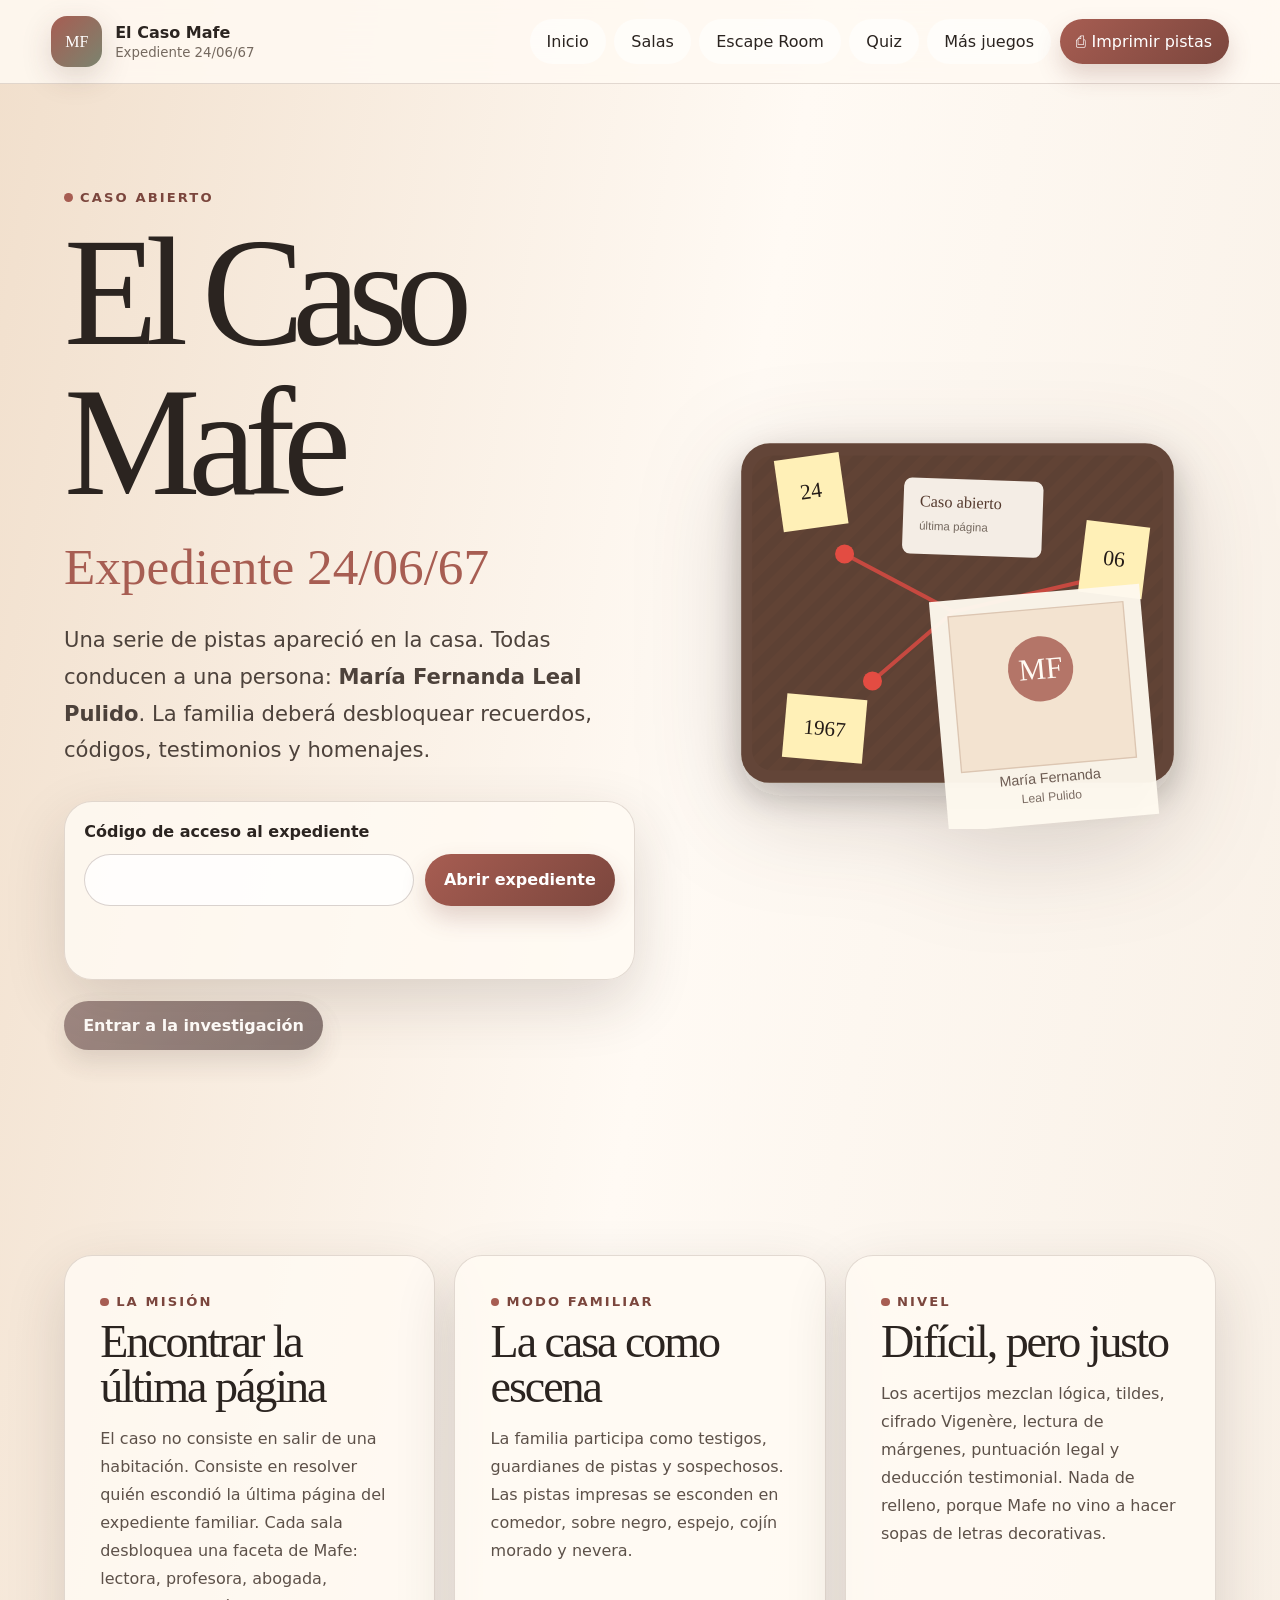
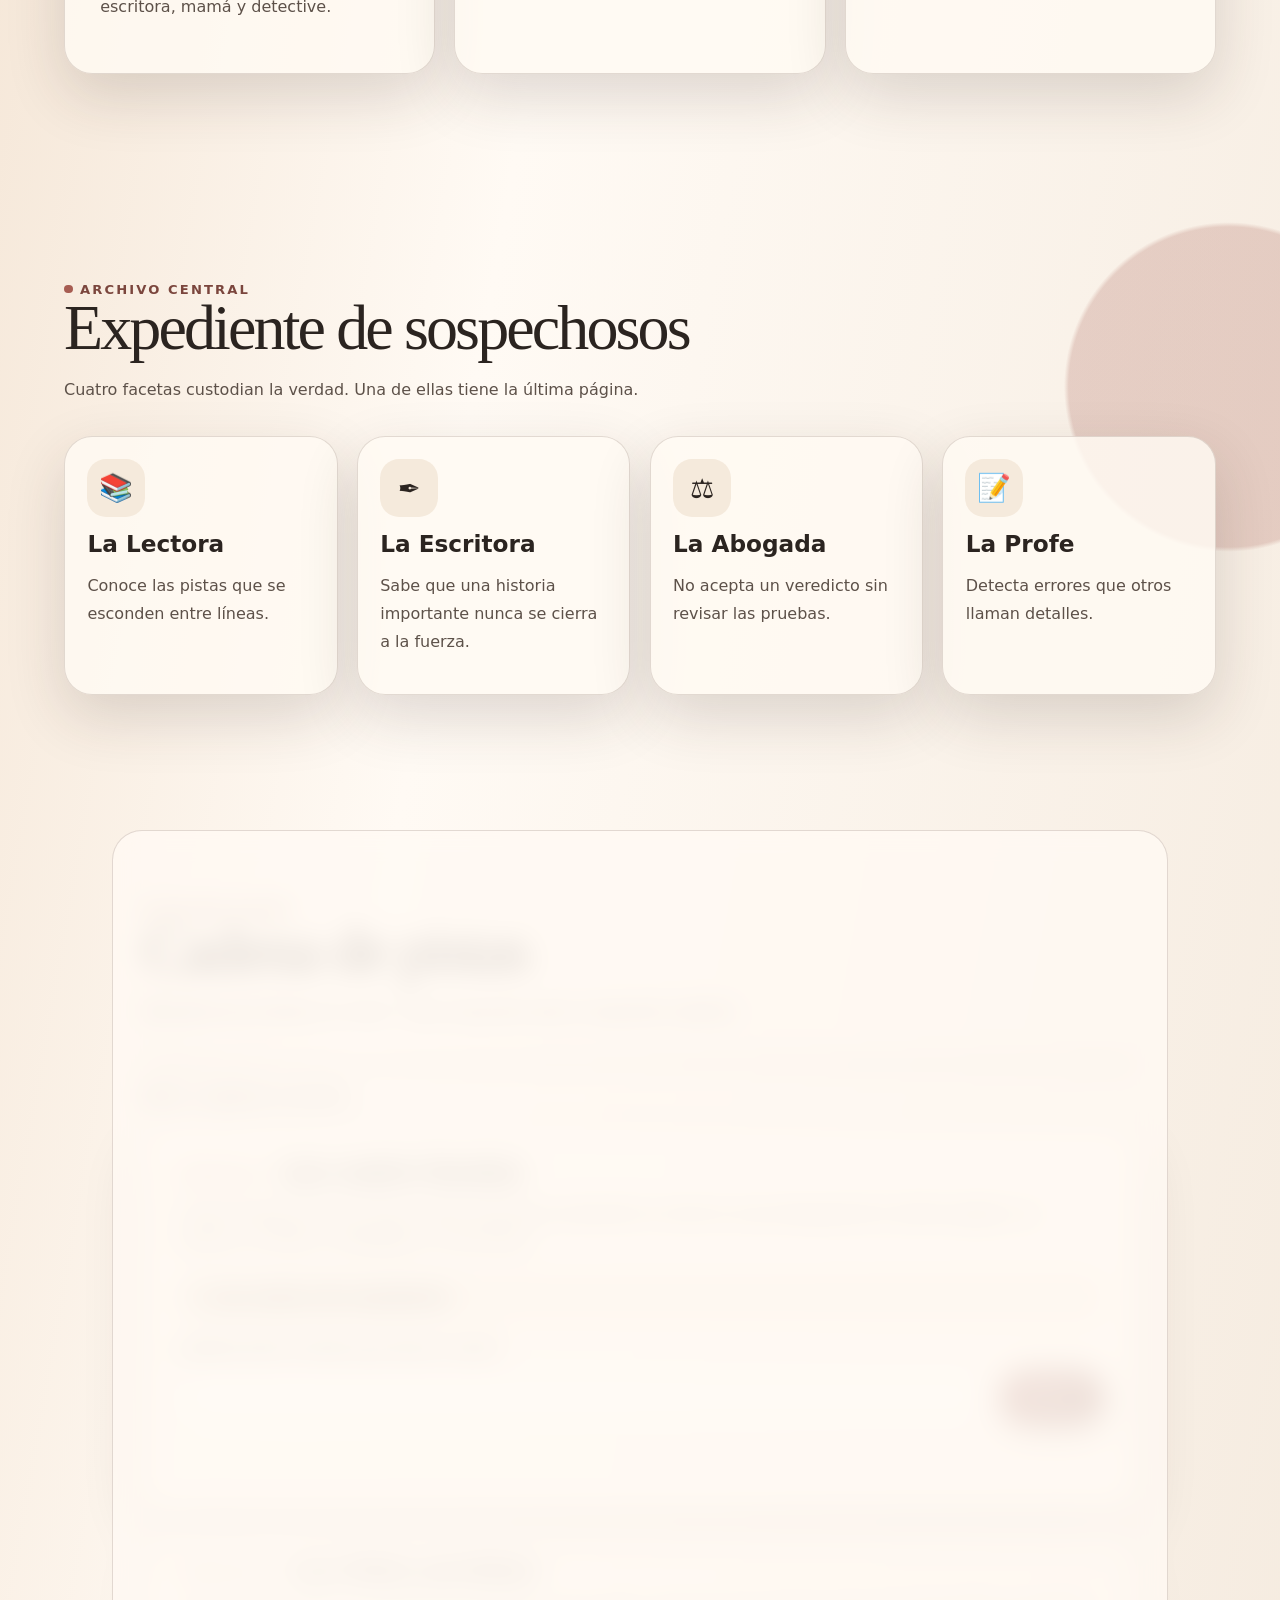
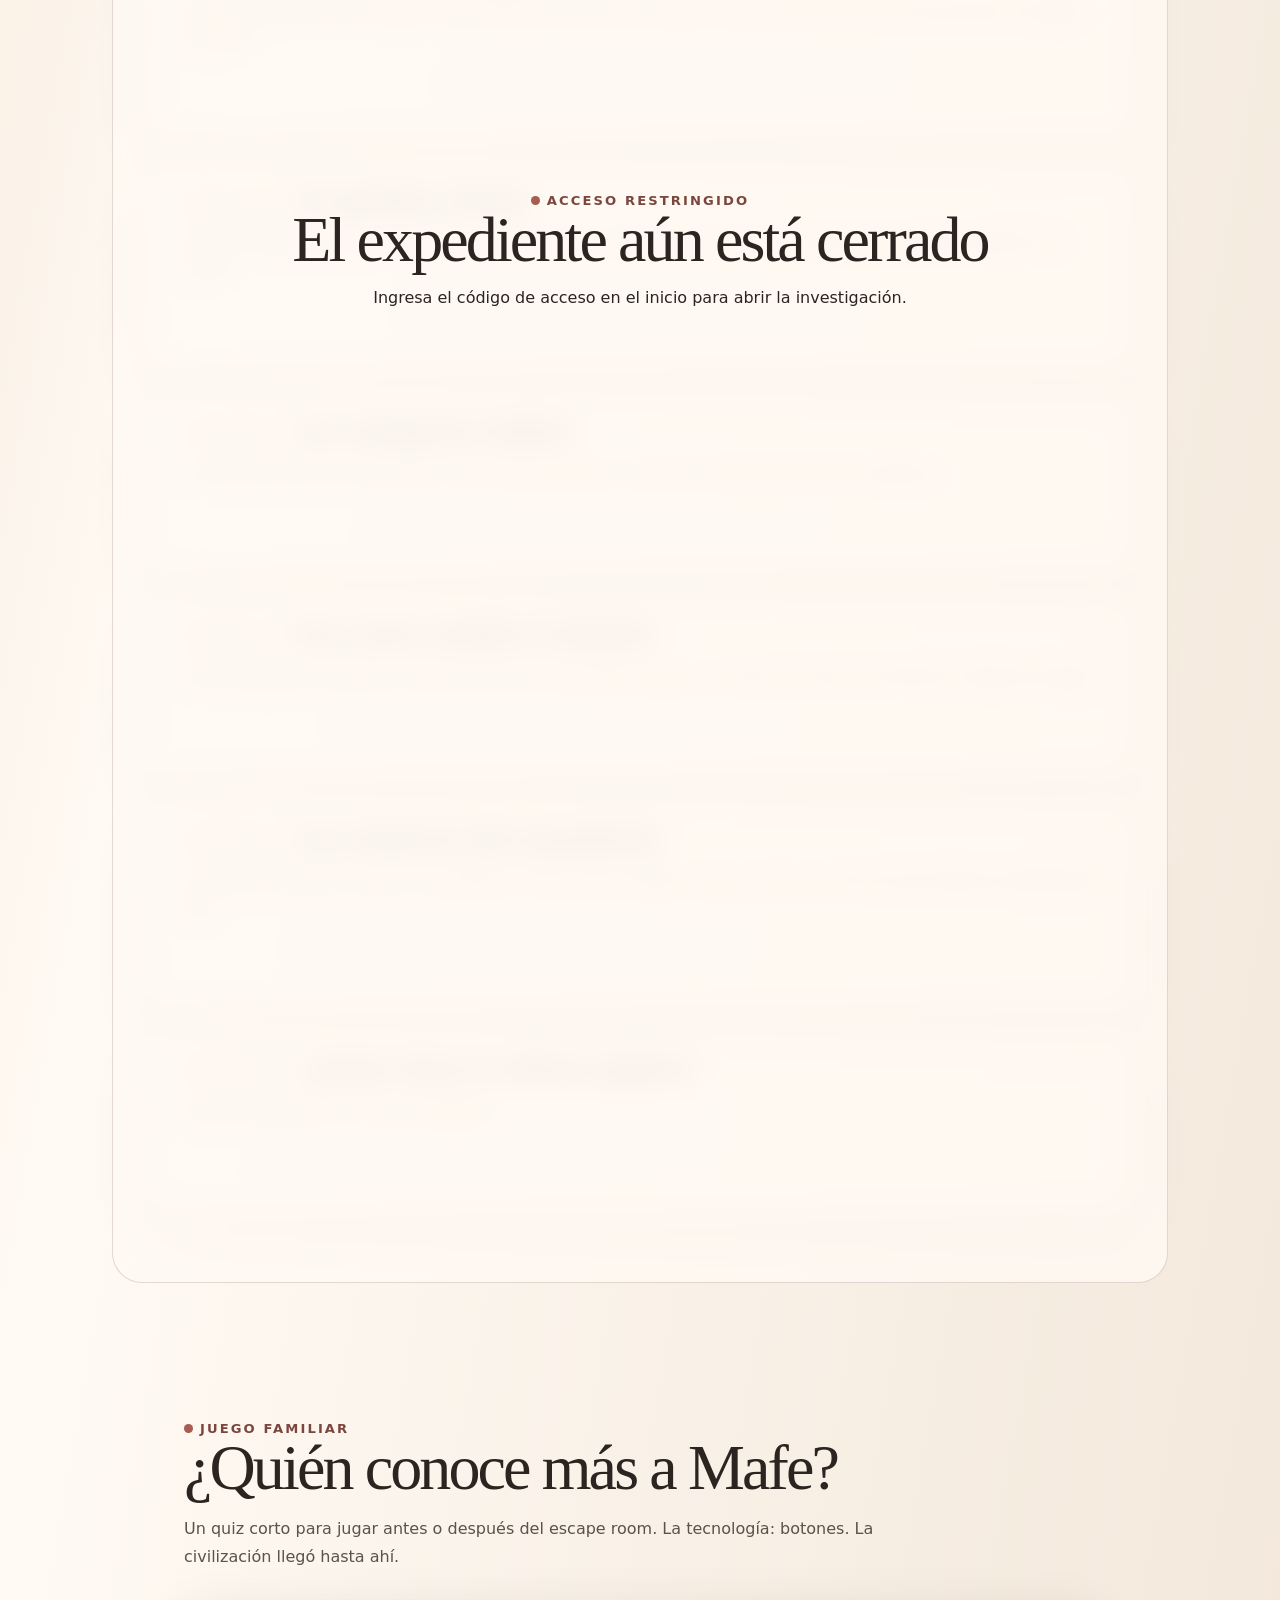
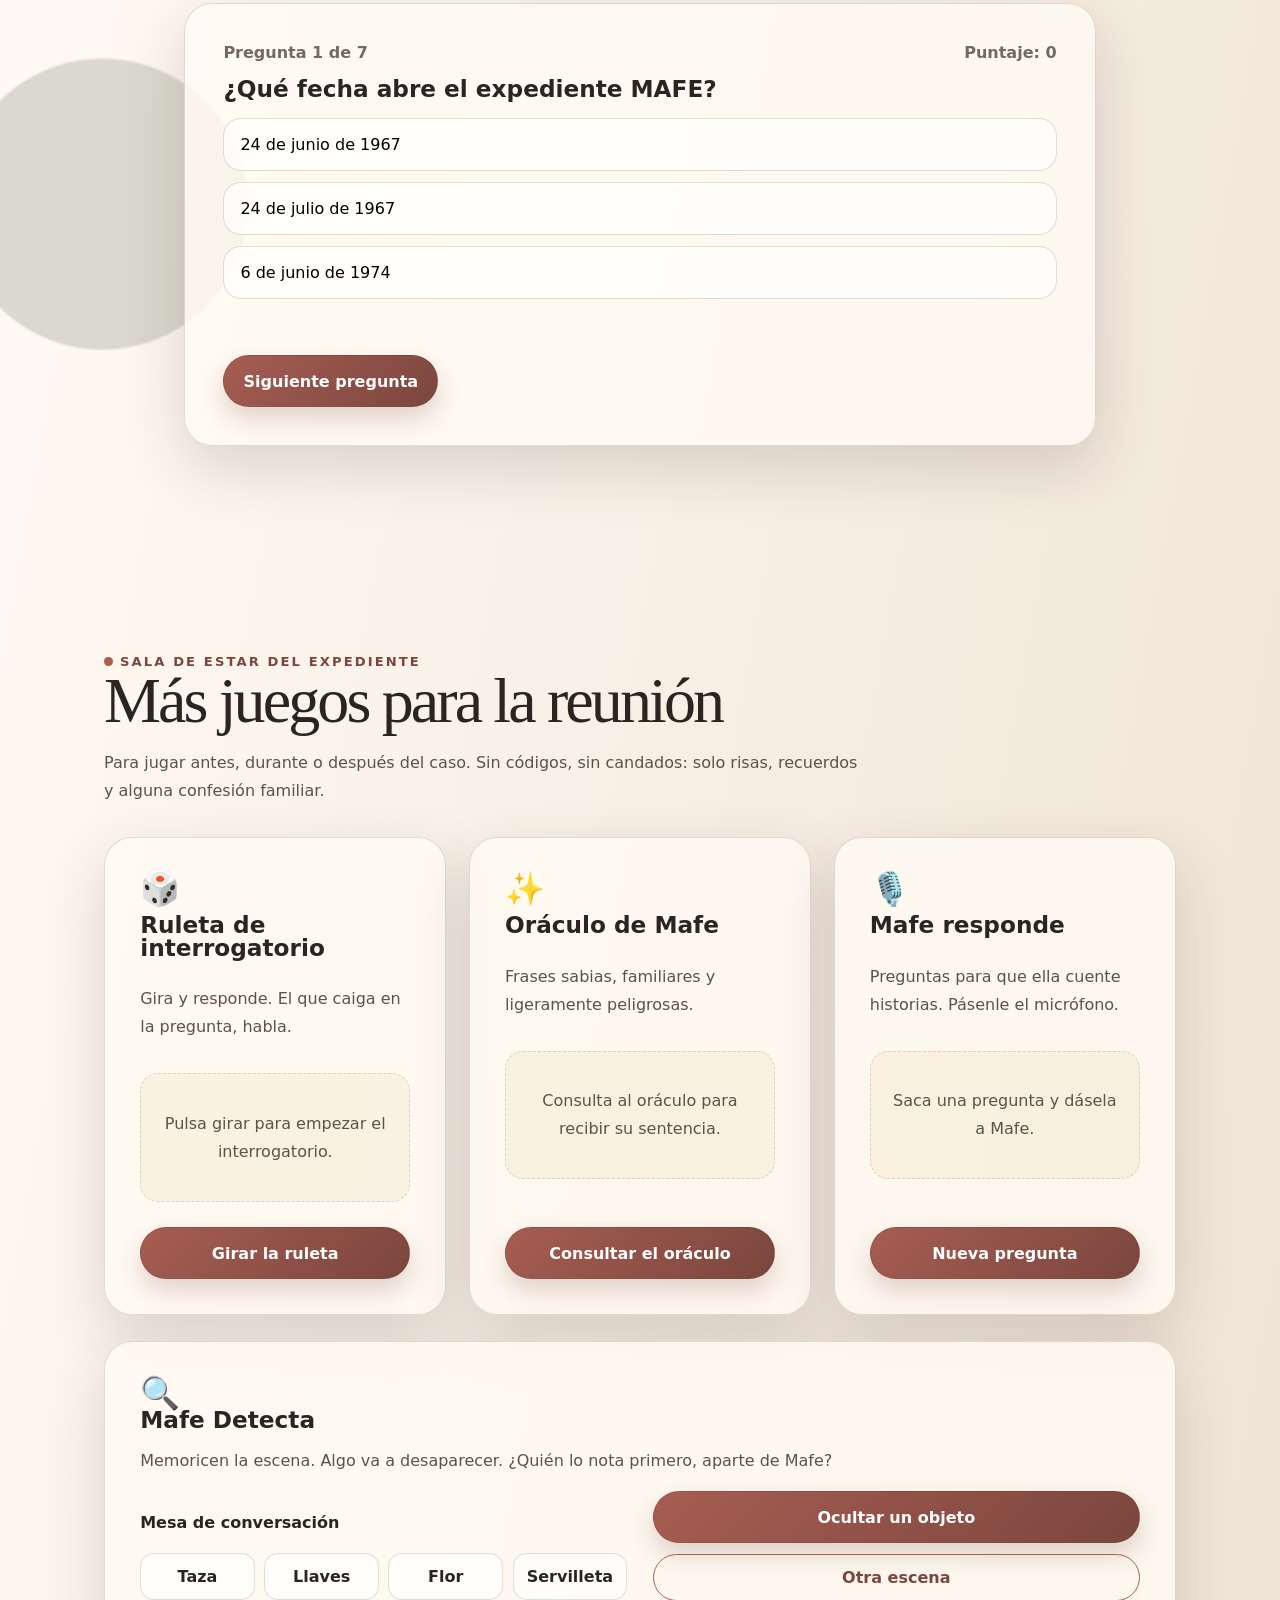
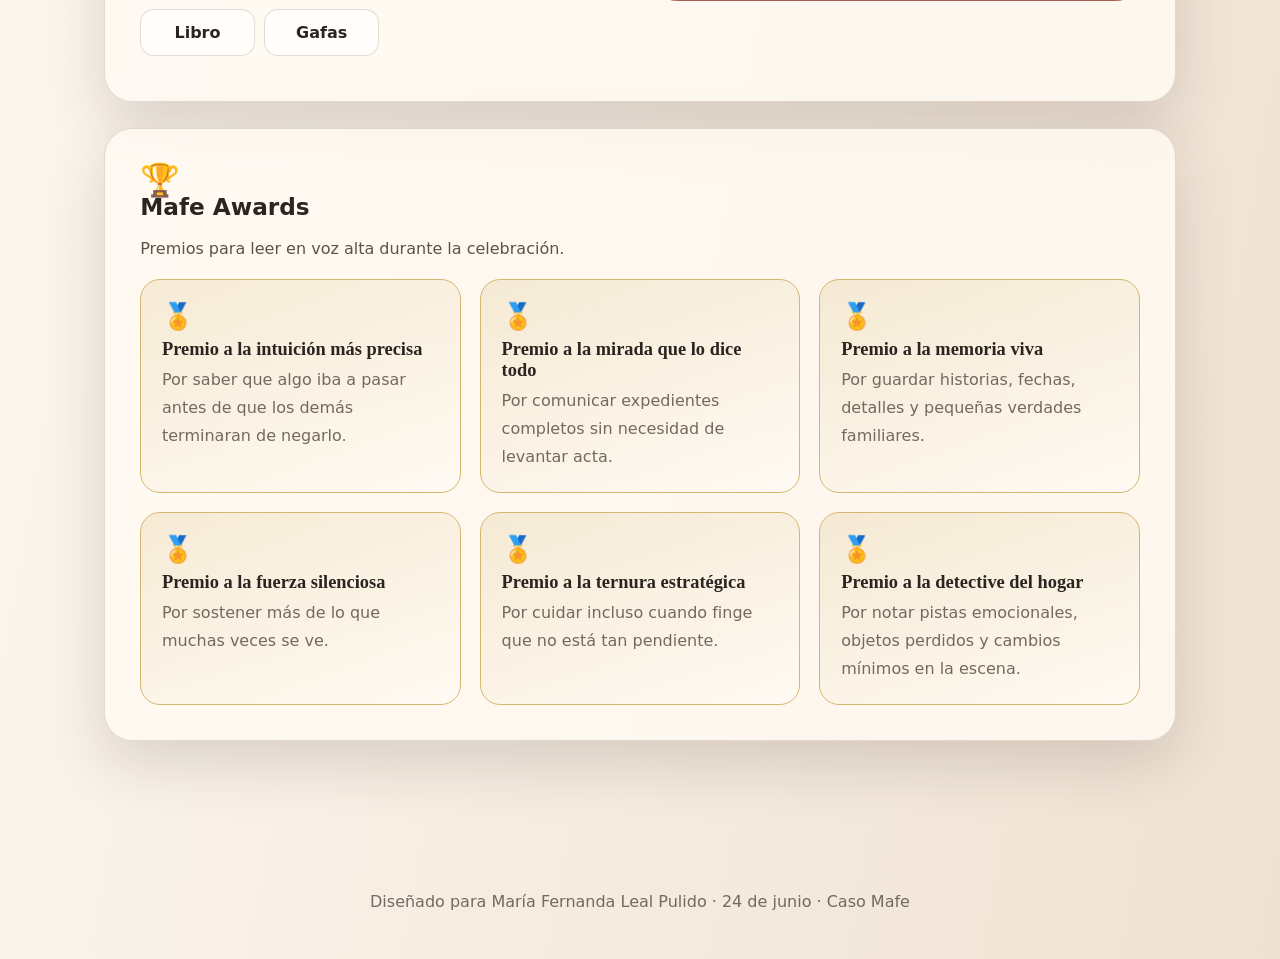
==== index.html @ ec4331fd "@ Caso Mafe: escape room + minijuegos familiares - Integra minijuegos (ruleta, oraculo, Mafe respond" ====
<!doctype html>
<html lang="es">
<head>
  <meta charset="utf-8">
  <meta name="viewport" content="width=device-width, initial-scale=1">
  <title>El Caso Mafe · Expediente 24/06/67</title>
  <link rel="icon" href="assets/favicon.svg" type="image/svg+xml">
  <link rel="stylesheet" href="css/styles.css">
</head>
<body>
  <header class="topbar" id="top">
    <a class="brand" href="#inicio" aria-label="Ir al inicio">
      <span class="brand-mark">MF</span>
      <span>
        <strong>El Caso Mafe</strong>
        <small>Expediente 24/06/67</small>
      </span>
    </a>
    <nav class="main-nav" aria-label="Navegación principal">
      <a href="#inicio">Inicio</a>
      <a href="#salas">Salas</a>
      <a href="#escape-room">Escape Room</a>
      <a href="#quiz">Quiz</a>
      <a href="#minijuegos">Más juegos</a>
      <a href="#final" data-final-link hidden>Final</a>
      <button class="print-button" type="button" data-print>Imprimir pistas</button>
    </nav>
  </header>

  <main>
    <section class="hero section" id="inicio">
      <div class="hero-copy reveal">
        <span class="eyebrow">Caso abierto</span>
        <h1>El Caso<br>Mafe</h1>
        <p class="date-line">Expediente 24/06/67</p>
        <p class="lead">Una serie de pistas apareció en la casa. Todas conducen a una persona: <strong>María Fernanda Leal Pulido</strong>. La familia deberá desbloquear recuerdos, códigos, testimonios y homenajes.</p>

        <div class="access-card" data-access-card>
          <label for="access-code"><strong>Código de acceso al expediente</strong></label>
          <div class="input-row">
            <input id="access-code" inputmode="numeric" autocomplete="off" maxlength="6" aria-describedby="access-feedback">
            <button type="button" data-check-access>Abrir expediente</button>
          </div>
          <p class="feedback" id="access-feedback" aria-live="polite"></p>
        </div>

        <div class="hero-actions">
          <a class="primary-link locked-link" href="#escape-room" data-requires-access>Entrar a la investigación</a>
        </div>
      </div>

      <div class="hero-visual reveal delay-1" aria-hidden="true">
        <img src="assets/case-board.svg" alt="">
      </div>
    </section>

    <section class="section intro-grid" id="salas">
      <article class="panel reveal">
        <span class="eyebrow">La misión</span>
        <h2>Encontrar la última página</h2>
        <p>El caso no consiste en salir de una habitación. Consiste en resolver quién escondió la última página del expediente familiar. Cada sala desbloquea una faceta de Mafe: lectora, profesora, abogada, escritora, mamá y detective.</p>
      </article>
      <article class="panel reveal delay-1">
        <span class="eyebrow">Modo familiar</span>
        <h2>La casa como escena</h2>
        <p>La familia participa como testigos, guardianes de pistas y sospechosos. Las pistas impresas se esconden en comedor, sobre negro, espejo, cojín morado y nevera.</p>
      </article>
      <article class="panel reveal delay-2">
        <span class="eyebrow">Nivel</span>
        <h2>Difícil, pero justo</h2>
        <p>Los acertijos mezclan lógica, tildes, cifrado Vigenère, lectura de márgenes, puntuación legal y deducción testimonial. Nada de relleno, porque Mafe no vino a hacer sopas de letras decorativas.</p>
      </article>
    </section>

    <section class="section dossier" aria-labelledby="dossier-title">
      <div class="section-head reveal">
        <span class="eyebrow">Archivo central</span>
        <h2 id="dossier-title">Expediente de sospechosos</h2>
        <p>Cuatro facetas custodian la verdad. Una de ellas tiene la última página.</p>
      </div>
      <div class="suspect-grid">
        <article class="suspect reveal">
          <span class="suspect-icon">📚</span>
          <h3>La Lectora</h3>
          <p>Conoce las pistas que se esconden entre líneas.</p>
        </article>
        <article class="suspect reveal delay-1">
          <span class="suspect-icon">✒️</span>
          <h3>La Escritora</h3>
          <p>Sabe que una historia importante nunca se cierra a la fuerza.</p>
        </article>
        <article class="suspect reveal delay-2">
          <span class="suspect-icon">⚖️</span>
          <h3>La Abogada</h3>
          <p>No acepta un veredicto sin revisar las pruebas.</p>
        </article>
        <article class="suspect reveal delay-3">
          <span class="suspect-icon">📝</span>
          <h3>La Profe</h3>
          <p>Detecta errores que otros llaman detalles.</p>
        </article>
      </div>
    </section>

    <section class="section game-shell locked" id="escape-room" data-locked-section>
      <div class="locked-overlay" data-locked-overlay>
        <div>
          <span class="eyebrow">Acceso restringido</span>
          <h2>El expediente aún está cerrado</h2>
          <p>Ingresa el código de acceso en el inicio para abrir la investigación.</p>
        </div>
      </div>

      <div class="section-head reveal">
        <span class="eyebrow">Escape room</span>
        <h2>Cadena de pistas</h2>
        <p>Resuelve las pruebas en orden. Cada respuesta abre el siguiente capítulo.</p>
      </div>

      <div class="progress-wrap" aria-label="Progreso de la investigación">
        <div class="progress-track"><span data-progress-bar></span></div>
        <p><strong data-progress-count>0</strong> de 7 capítulos resueltos</p>
      </div>

      <div class="puzzle-list" data-puzzle-list>
        <article class="puzzle-card open" data-puzzle="1">
          <div class="puzzle-header">
            <span>Capítulo I</span>
            <h3>Las cuatro facetas</h3>
          </div>
          <p>Cuatro facetas de una misma mujer estuvieron presentes la noche en que desapareció la última página: La Lectora, La Profe, La Abogada y La Escritora.</p>
          <details>
            <summary>Leer pistas del expediente</summary>
            <ol>
              <li>La Lectora tenía el número 24 y no salió de la biblioteca.</li>
              <li>La Escritora llevaba el libro, pero no estuvo ni en la biblioteca ni en el comedor.</li>
              <li>La Abogada tenía la llave y el número que representa los capítulos cumplidos por Mafe.</li>
              <li>El sello no lo tenía ni la Escritora ni la Abogada.</li>
              <li>Quien estuvo en el comedor tenía el número 67.</li>
              <li>La Profe no tenía ni la pluma ni el libro.</li>
            </ol>
          </details>
          <label>¿Dónde está la faceta que tiene el sello?</label>
          <div class="input-row"><input data-answer-input autocomplete="off"><button type="button" data-submit-answer>Validar</button></div>
          <p class="feedback" aria-live="polite"></p>
        </article>

        <article class="puzzle-card" data-puzzle="2">
          <div class="puzzle-header">
            <span>Capítulo II</span>
            <h3>Las tildes perdidas</h3>
          </div>
          <p>Corrige únicamente las palabras que deberían llevar tilde. Luego toma la primera letra de cada palabra corregida, en orden.</p>
          <blockquote>El buho era el ultimo guardián del caso. Dijo que si: el corazon de una familia se parece al de un angel, entonces el sabado no es una jornada cualquiera. En la orbita de los recuerdos, una brujula señala rapido hacia la Etica: todo numero, toda epoca, toda gramatica, toda razon y todo oceano terminan volviendo a casa.</blockquote>
          <label>Mensaje oculto</label>
          <div class="input-row"><input data-answer-input autocomplete="off"><button type="button" data-submit-answer>Validar</button></div>
          <p class="feedback" aria-live="polite"></p>
        </article>

        <article class="puzzle-card" data-puzzle="3">
          <div class="puzzle-header">
            <span>Capítulo III</span>
            <h3>El apellido cifrado</h3>
          </div>
          <p>César no basta. Este mensaje necesita una clave más íntima. La clave es un apellido que también significa una virtud.</p>
          <div class="cipher-box">XMRLOITCLWDPWISAPNO</div>
          <details>
            <summary>Ayuda técnica</summary>
            <p>Usa cifrado Vigenère. Repite la clave hasta completar el texto y descifra restando la clave.</p>
          </details>
          <label>Mensaje descifrado</label>
          <div class="input-row"><input data-answer-input autocomplete="off"><button type="button" data-submit-answer>Validar</button></div>
          <p class="feedback" aria-live="polite"></p>
        </article>

        <article class="puzzle-card" data-puzzle="4">
          <div class="puzzle-header">
            <span>Capítulo IV</span>
            <h3>Los márgenes hablan</h3>
          </div>
          <p>Una buena lectora no solo mira el centro de la página. A veces, la verdad está en los márgenes.</p>
          <div class="poem-card">
            <p><strong>C</strong>uando la verdad se esconde, las palabras dejan migas.</p>
            <p><strong>O</strong>tra mirada descubre lo que la prisa no ve.</p>
            <p><strong>J</strong>amás subestimes una letra al comienzo.</p>
            <p><strong>I</strong>ncluso el silencio puede estar escribiendo.</p>
            <p><strong>N</strong>inguna historia familiar se entiende de frente solamente.</p>
            <p><strong>M</strong>afe sabe que leer también es sospechar.</p>
            <p><strong>O</strong>rdenar pistas es una forma de amar la verdad.</p>
            <p><strong>R</strong>ecordar también puede ser una investigación.</p>
            <p><strong>A</strong>mar exige memoria.</p>
            <p><strong>D</strong>efender lo justo exige paciencia.</p>
            <p><strong>O</strong>bservar bien es el primer acto de justicia.</p>
          </div>
          <label>Lugar revelado</label>
          <div class="input-row"><input data-answer-input autocomplete="off"><button type="button" data-submit-answer>Validar</button></div>
          <p class="feedback" aria-live="polite"></p>
        </article>

        <article class="puzzle-card" data-puzzle="5">
          <div class="puzzle-header">
            <span>Capítulo V</span>
            <h3>Una coma cambia el destino</h3>
          </div>
          <p>Como abogada y profesora, sabes que una coma puede cambiar un destino. Puntúa la sentencia y deduce el lugar.</p>
          <blockquote>No busques en la sala busca donde la casa guarda el frio no la memoria</blockquote>
          <label>¿Dónde se conserva una verdad fría?</label>
          <div class="input-row"><input data-answer-input autocomplete="off"><button type="button" data-submit-answer>Validar</button></div>
          <p class="feedback" aria-live="polite"></p>
        </article>

        <article class="puzzle-card" data-puzzle="6">
          <div class="puzzle-header">
            <span>Capítulo VI</span>
            <h3>Los números del expediente</h3>
          </div>
          <p>La última cerradura se abre con biografía. Toma el día completo, ignora el mes y toma los dos últimos números del año.</p>
          <label>Código de cuatro cifras</label>
          <div class="input-row"><input data-answer-input inputmode="numeric" maxlength="4" autocomplete="off"><button type="button" data-submit-answer>Validar</button></div>
          <p class="feedback" aria-live="polite"></p>
        </article>

        <article class="puzzle-card" data-puzzle="7">
          <div class="puzzle-header">
            <span>Capítulo VII</span>
            <h3>¿Quién tiene la última página?</h3>
          </div>
          <p>Lee los testimonios y dicta el veredicto.</p>
          <div class="testimonies">
            <p><strong>La Lectora:</strong> Yo no tomé la página. Solo seguí las palabras hasta donde me llevaron.</p>
            <p><strong>La Profe:</strong> La página tenía errores, pero no eran de ortografía. Eran de memoria.</p>
            <p><strong>La Abogada:</strong> Nadie puede ser declarado culpable sin escuchar primero a la autora.</p>
            <p><strong>La Escritora:</strong> No se puede robar algo que todavía no ha sido escrito.</p>
          </div>
          <label>Nombre de quien debe escribir la última página</label>
          <div class="input-row"><input data-answer-input autocomplete="off"><button type="button" data-submit-answer>Validar</button></div>
          <p class="feedback" aria-live="polite"></p>
        </article>
      </div>
    </section>

    <section class="section quiz" id="quiz">
      <div class="section-head reveal">
        <span class="eyebrow">Juego familiar</span>
        <h2>¿Quién conoce más a Mafe?</h2>
        <p>Un quiz corto para jugar antes o después del escape room. La tecnología: botones. La civilización llegó hasta ahí.</p>
      </div>
      <div class="quiz-card reveal" data-quiz>
        <div class="quiz-topline">
          <span data-quiz-step>Pregunta 1 de 7</span>
          <span>Puntaje: <strong data-quiz-score>0</strong></span>
        </div>
        <h3 data-quiz-question></h3>
        <div class="quiz-options" data-quiz-options></div>
        <p class="feedback" data-quiz-feedback aria-live="polite"></p>
        <button class="secondary-button" type="button" data-quiz-next>Siguiente pregunta</button>
      </div>
    </section>

    <section class="section minijuegos" id="minijuegos">
      <div class="section-head reveal">
        <span class="eyebrow">Sala de estar del expediente</span>
        <h2>Más juegos para la reunión</h2>
        <p>Para jugar antes, durante o después del caso. Sin códigos, sin candados: solo risas, recuerdos y alguna confesión familiar.</p>
      </div>

      <div class="mini-grid">
        <article class="panel mini-card reveal" data-mini="ruleta">
          <span class="mini-icon" aria-hidden="true">🎲</span>
          <h3>Ruleta de interrogatorio</h3>
          <p>Gira y responde. El que caiga en la pregunta, habla.</p>
          <div class="mini-stage" data-ruleta-card>
            <p>Pulsa girar para empezar el interrogatorio.</p>
          </div>
          <button class="secondary-button" type="button" data-ruleta-spin>Girar la ruleta</button>
        </article>

        <article class="panel mini-card reveal delay-1" data-mini="oraculo">
          <span class="mini-icon" aria-hidden="true">✨</span>
          <h3>Oráculo de Mafe</h3>
          <p>Frases sabias, familiares y ligeramente peligrosas.</p>
          <div class="mini-stage" data-oracle-card>
            <p>Consulta al oráculo para recibir su sentencia.</p>
          </div>
          <button class="secondary-button" type="button" data-oracle-btn>Consultar el oráculo</button>
        </article>

        <article class="panel mini-card reveal delay-2" data-mini="responde">
          <span class="mini-icon" aria-hidden="true">🎙️</span>
          <h3>Mafe responde</h3>
          <p>Preguntas para que ella cuente historias. Pásenle el micrófono.</p>
          <div class="mini-stage" data-mafe-card>
            <p>Saca una pregunta y dásela a Mafe.</p>
          </div>
          <button class="secondary-button" type="button" data-mafe-btn>Nueva pregunta</button>
        </article>
      </div>

      <article class="panel detecta-panel reveal" data-mini="detecta">
        <span class="mini-icon" aria-hidden="true">🔍</span>
        <h3>Mafe Detecta</h3>
        <p>Memoricen la escena. Algo va a desaparecer. ¿Quién lo nota primero, aparte de Mafe?</p>
        <div class="detecta-board">
          <div>
            <h4 data-detecta-title>Escena</h4>
            <ul data-detecta-list class="detecta-list"></ul>
          </div>
          <div class="detecta-controls">
            <button class="secondary-button" type="button" data-detecta-hide>Ocultar un objeto</button>
            <button class="ghost-button" type="button" data-detecta-new>Otra escena</button>
            <div data-detecta-question class="detecta-question" hidden>
              <p>¿Qué objeto desapareció?</p>
              <div class="detecta-options" data-detecta-options></div>
            </div>
            <p class="feedback" data-detecta-feedback aria-live="polite"></p>
          </div>
        </div>
      </article>

      <article class="panel awards-panel reveal" data-mini="awards">
        <span class="mini-icon" aria-hidden="true">🏆</span>
        <h3>Mafe Awards</h3>
        <p>Premios para leer en voz alta durante la celebración.</p>
        <div class="awards-grid" data-awards-grid></div>
      </article>
    </section>

    <section class="section final-section" id="final" data-final-section hidden>
      <div class="final-card reveal">
        <span class="eyebrow">Caso cerrado</span>
        <h2>La última página</h2>
        <p>Esta página no estaba perdida. Estaba esperando a que Mafe la escribiera.</p>
        <div class="final-letter">
          <p>Porque nadie puede cerrar el expediente de una vida como la suya desde afuera. Una vida de palabras, enseñanza, amor, exigencia, verdad y familia.</p>
          <p>Hoy no vino a escapar de una habitación. Vino a descubrir que cada persona en esta casa guarda una pista de lo mucho que ha significado.</p>
          <p><strong>¡Feliz cumpleaños, Mafe!</strong> Que esta nueva vuelta al sol venga llena de salud, risas, recuerdos por escribir y todo el amor que tú nos has dado.</p>
          <p><strong>Caso cerrado. Pero tu historia continúa.</strong></p>
        </div>
        <button class="print-button" type="button" data-print>Imprimir pistas</button>
      </div>
    </section>
  </main>

  <footer class="footer">
    <p>Diseñado para María Fernanda Leal Pulido · 24 de junio · Caso Mafe</p>
  </footer>

  <section class="print-pack" aria-hidden="true">
    <article class="print-card">
      <h2>Carta inicial</h2>
      <p><strong>Expediente MAFE · Caso: La última página desaparecida</strong></p>
      <p>Estimada detective María Fernanda Leal Pulido: Durante años, una historia ha sido escrita en silencio. No con tinta solamente, sino con clases, consejos, libros, conversaciones, exigencias, abrazos, correcciones, decisiones justas y amor del bueno.</p>
      <p>Hoy, esa historia presenta una irregularidad: la última página ha desaparecido. Para cerrar este caso necesitarás leer con atención, sospechar de lo evidente, corregir lo incorrecto y recordar que la verdad casi nunca grita: suele esconderse entre líneas.</p>
    </article>
    <article class="print-card"><h2>Capítulo I · Las cuatro facetas</h2><ol><li>La Lectora tenía el número 24 y no salió de la biblioteca.</li><li>La Escritora llevaba el libro, pero no estuvo ni en la biblioteca ni en el comedor.</li><li>La Abogada tenía la llave y el número que representa los capítulos cumplidos por Mafe.</li><li>El sello no lo tenía ni la Escritora ni la Abogada.</li><li>Quien estuvo en el comedor tenía el número 67.</li><li>La Profe no tenía ni la pluma ni el libro.</li></ol></article>
    <article class="print-card"><h2>Capítulo II · Las tildes perdidas</h2><p>Corrige únicamente las palabras que deberían llevar tilde. Luego toma la primera letra de cada palabra corregida, en orden.</p><p>El buho era el ultimo guardián del caso. Dijo que si: el corazon de una familia se parece al de un angel, entonces el sabado no es una jornada cualquiera. En la orbita de los recuerdos, una brujula señala rapido hacia la Etica: todo numero, toda epoca, toda gramatica, toda razon y todo oceano terminan volviendo a casa.</p></article>
    <article class="print-card"><h2>Capítulo III · El apellido cifrado</h2><p>César no basta. Este mensaje necesita una clave más íntima. La clave es un apellido que también significa una virtud.</p><p class="big-code">XMRLOITCLWDPWISAPNO</p></article>
    <article class="print-card"><h2>Capítulo IV · Los márgenes hablan</h2><p><strong>C</strong>uando la verdad se esconde, las palabras dejan migas.</p><p><strong>O</strong>tra mirada descubre lo que la prisa no ve.</p><p><strong>J</strong>amás subestimes una letra al comienzo.</p><p><strong>I</strong>ncluso el silencio puede estar escribiendo.</p><p><strong>N</strong>inguna historia familiar se entiende de frente solamente.</p><p><strong>M</strong>afe sabe que leer también es sospechar.</p><p><strong>O</strong>rdenar pistas es una forma de amar la verdad.</p><p><strong>R</strong>ecordar también puede ser una investigación.</p><p><strong>A</strong>mar exige memoria.</p><p><strong>D</strong>efender lo justo exige paciencia.</p><p><strong>O</strong>bservar bien es el primer acto de justicia.</p></article>
    <article class="print-card"><h2>Capítulo V · Una coma cambia el destino</h2><p>Como abogada y profesora, sabes que una coma puede cambiar un destino. Puntúa la sentencia y deduce el lugar.</p><p class="big-code">No busques en la sala busca donde la casa guarda el frio no la memoria</p></article>
    <article class="print-card"><h2>Capítulo VI · Los números del expediente</h2><p>La última cerradura se abre con biografía.</p><p>Regla 1: toma el día completo. Regla 2: ignora el mes. Regla 3: toma los dos últimos números del año.</p></article>
    <article class="print-card"><h2>Capítulo VII · Testimonios</h2><p><strong>La Lectora:</strong> Yo no tomé la página. Solo seguí las palabras hasta donde me llevaron.</p><p><strong>La Profe:</strong> La página tenía errores, pero no eran de ortografía. Eran de memoria.</p><p><strong>La Abogada:</strong> Nadie puede ser declarado culpable sin escuchar primero a la autora.</p><p><strong>La Escritora:</strong> No se puede robar algo que todavía no ha sido escrito.</p></article>
    <article class="print-card certificate"><h2>Certificado oficial</h2><p>El Tribunal Familiar de los Misterios Importantes declara que María Fernanda Leal Pulido ha resuelto con éxito el caso de la última página.</p><p>También queda demostrado, más allá de toda duda razonable, que la investigadora es culpable de amar profundamente, enseñar con carácter, defender la verdad, escribir con belleza, cuidar a su familia y dejar huella.</p><p><strong>Sentencia:</strong> recibir amor, abrazos, gratitud, celebración y una nueva página para seguir escribiendo su historia.</p><p>Firmas de testigos:</p><p>______________________________</p><p>______________________________</p><p>______________________________</p></article>
  </section>

  <script src="data.js"></script>
  <script src="js/app.js"></script>
</body>
</html>
---- css/styles.css ----
:root {
  --ink: #2b2420;
  --muted: #75695f;
  --paper: #fffaf3;
  --paper-2: #f5eadc;
  --clay: #a75d52;
  --clay-dark: #7b463d;
  --sage: #7b846f;
  --sage-soft: #d8ddcf;
  --coffee: #54392d;
  --gold: #d4b66e;
  --line: rgba(84, 57, 45, .17);
  --shadow: 0 22px 60px rgba(54, 36, 30, .16);
  --radius: 28px;
  --serif: Georgia, 'Times New Roman', serif;
  --sans: Inter, ui-sans-serif, system-ui, -apple-system, BlinkMacSystemFont, 'Segoe UI', sans-serif;
}

* { box-sizing: border-box; }
[hidden] { display: none !important; }
html { scroll-behavior: smooth; }
body {
  margin: 0;
  min-height: 100vh;
  color: var(--ink);
  font-family: var(--sans);
  background:
    radial-gradient(circle at 8% 68%, rgba(123, 132, 111, .27) 0 9rem, transparent 9.2rem),
    radial-gradient(circle at 96% 27%, rgba(167, 93, 82, .24) 0 10rem, transparent 10.3rem),
    linear-gradient(100deg, #f1dfcc 0%, #fffaf4 32%, #efe2d3 100%);
}

a { color: inherit; text-decoration: none; }
button, input { font: inherit; }
button { cursor: pointer; }

.topbar {
  position: sticky;
  top: 0;
  z-index: 50;
  display: flex;
  align-items: center;
  justify-content: space-between;
  gap: 1rem;
  padding: 1rem clamp(1rem, 4vw, 4rem);
  background: rgba(255, 250, 243, .86);
  backdrop-filter: blur(18px);
  border-bottom: 1px solid var(--line);
}

.brand { display: flex; align-items: center; gap: .8rem; }
.brand-mark {
  width: 3.2rem;
  aspect-ratio: 1;
  display: grid;
  place-items: center;
  border-radius: 1rem;
  font-family: var(--serif);
  color: white;
  background: linear-gradient(135deg, var(--clay), var(--sage));
  box-shadow: 0 10px 30px rgba(84, 57, 45, .18);
}
.brand small { display: block; color: var(--muted); margin-top: .15rem; }

.main-nav { display: flex; align-items: center; gap: .55rem; flex-wrap: wrap; justify-content: flex-end; }
.main-nav a, .main-nav button {
  border: 0;
  padding: .8rem 1.05rem;
  border-radius: 999px;
  background: rgba(255, 255, 255, .55);
  color: var(--ink);
}
.main-nav a:hover, .main-nav button:hover { transform: translateY(-1px); }
.print-button, .primary-link, .input-row button, .secondary-button {
  border: 0;
  color: white !important;
  background: linear-gradient(135deg, var(--clay), var(--clay-dark)) !important;
  box-shadow: 0 12px 24px rgba(123, 70, 61, .22);
}
.print-button::before { content: '⎙ '; }

.section { padding: clamp(3.5rem, 8vw, 7rem) clamp(1rem, 5vw, 5rem); }
.hero {
  display: grid;
  grid-template-columns: minmax(0, 1.05fr) minmax(18rem, .95fr);
  align-items: center;
  gap: clamp(2rem, 5vw, 5rem);
  min-height: calc(100vh - 88px);
  max-width: 1480px;
  margin: 0 auto;
}
.hero-copy { max-width: 48rem; }
.eyebrow {
  display: inline-flex;
  align-items: center;
  gap: .45rem;
  color: var(--clay-dark);
  font-size: .82rem;
  font-weight: 800;
  letter-spacing: .16em;
  text-transform: uppercase;
}
.eyebrow::before {
  content: '';
  width: .55rem;
  aspect-ratio: 1;
  border-radius: 50%;
  background: var(--clay);
}
h1, h2, h3 { margin: 0; line-height: .98; }
h1 {
  margin-top: .7rem;
  font-family: var(--serif);
  font-size: clamp(5.2rem, 12vw, 10.5rem);
  font-weight: 500;
  letter-spacing: -.08em;
}
h2 { font-family: var(--serif); font-size: clamp(2.4rem, 5vw, 5rem); font-weight: 500; letter-spacing: -.045em; }
h3 { font-size: 1.45rem; }
.date-line {
  margin: 1.2rem 0 1.6rem;
  color: var(--clay);
  font-family: var(--serif);
  font-size: clamp(2rem, 4vw, 3.6rem);
}
.lead { color: #4d423b; font-size: clamp(1.1rem, 1.65vw, 1.45rem); line-height: 1.75; }

.access-card, .panel, .quiz-card, .final-card, .puzzle-card, .suspect {
  background: rgba(255, 250, 243, .82);
  border: 1px solid var(--line);
  border-radius: var(--radius);
  box-shadow: var(--shadow);
}
.access-card { margin-top: 2rem; padding: 1.2rem; }
.input-row { display: flex; gap: .7rem; margin-top: .85rem; }
.input-row input {
  flex: 1;
  width: 100%;
  border: 1px solid rgba(84, 57, 45, .22);
  border-radius: 999px;
  padding: .95rem 1.2rem;
  background: rgba(255,255,255,.74);
  outline: none;
}
.input-row input:focus { border-color: var(--clay); box-shadow: 0 0 0 4px rgba(167,93,82,.12); }
.input-row button, .primary-link, .secondary-link, .secondary-button {
  display: inline-flex;
  align-items: center;
  justify-content: center;
  gap: .5rem;
  border-radius: 999px;
  padding: .95rem 1.2rem;
  font-weight: 800;
}
.feedback { min-height: 1.4em; color: var(--clay-dark); font-weight: 700; }
.feedback.good { color: #3e6f46; }
.feedback.bad { color: #9c3f36; }
.hero-actions { display: flex; flex-wrap: wrap; gap: .8rem; margin-top: 1.3rem; }
.secondary-link, .secondary-button { background: rgba(255,255,255,.68); color: var(--ink); border: 1px solid var(--line); }
.locked-link { filter: grayscale(.65); opacity: .75; pointer-events: none; }
body.access-granted .locked-link { filter: none; opacity: 1; pointer-events: auto; }

.hero-visual img { width: 100%; max-width: 47rem; display: block; filter: drop-shadow(0 24px 50px rgba(54,36,30,.18)); }

.intro-grid, .suspect-grid {
  max-width: 1280px;
  margin: 0 auto;
  display: grid;
  grid-template-columns: repeat(3, minmax(0, 1fr));
  gap: 1.2rem;
}
.panel { padding: clamp(1.4rem, 3vw, 2.2rem); min-height: 16rem; }
.panel p, .section-head p, .suspect p, .final-card p, .puzzle-card p { color: #5d5149; line-height: 1.75; }
.panel h2 { margin: .55rem 0 1rem; font-size: clamp(2rem, 3.6vw, 3.2rem); }

.dossier { max-width: 1320px; margin: 0 auto; }
.section-head { max-width: 760px; margin-bottom: 2rem; }
.suspect-grid { grid-template-columns: repeat(4, minmax(0, 1fr)); }
.suspect { padding: 1.4rem; transition: transform .2s ease, box-shadow .2s ease; }
.suspect:hover { transform: translateY(-5px) rotate(-.4deg); box-shadow: 0 28px 70px rgba(54, 36, 30, .19); }
.suspect-icon { display: inline-grid; place-items: center; width: 3.6rem; aspect-ratio: 1; border-radius: 1.2rem; background: var(--paper-2); font-size: 1.7rem; margin-bottom: 1rem; }

.game-shell { position: relative; max-width: 1120px; margin: 0 auto; border-radius: 36px; }
.locked-overlay {
  display: none;
  position: absolute;
  inset: 2rem;
  z-index: 5;
  align-items: center;
  justify-content: center;
  text-align: center;
  padding: 2rem;
  border-radius: 30px;
  background: rgba(255,250,243,.84);
  backdrop-filter: blur(13px);
  border: 1px solid var(--line);
}
.game-shell.locked .locked-overlay { display: flex; }
.game-shell.locked .puzzle-list, .game-shell.locked .progress-wrap { filter: blur(8px); pointer-events: none; user-select: none; }
.progress-wrap { margin-bottom: 1.4rem; }
.progress-track { height: .8rem; border-radius: 999px; background: rgba(84,57,45,.12); overflow: hidden; }
.progress-track span { display: block; width: 0; height: 100%; border-radius: inherit; background: linear-gradient(90deg, var(--sage), var(--clay)); transition: width .35s ease; }
.puzzle-list { display: grid; gap: 1rem; }
.puzzle-card { padding: clamp(1.1rem, 3vw, 2rem); opacity: .62; transform: scale(.99); }
.puzzle-card.open, .puzzle-card.solved { opacity: 1; transform: none; }
.puzzle-card:not(.open):not(.solved) .input-row, .puzzle-card:not(.open):not(.solved) details, .puzzle-card:not(.open):not(.solved) blockquote, .puzzle-card:not(.open):not(.solved) .poem-card, .puzzle-card:not(.open):not(.solved) .cipher-box, .puzzle-card:not(.open):not(.solved) .testimonies, .puzzle-card:not(.open):not(.solved) label { display: none; }
.puzzle-header { display: flex; align-items: baseline; gap: .9rem; margin-bottom: .9rem; }
.puzzle-header span { font-weight: 900; color: var(--clay); text-transform: uppercase; letter-spacing: .08em; font-size: .8rem; }
.puzzle-card.solved { border-color: rgba(62,111,70,.32); background: rgba(249,255,246,.75); }
.puzzle-card.solved::after { content: 'Capítulo resuelto'; display: inline-block; margin-top: .7rem; padding: .45rem .7rem; border-radius: 999px; background: rgba(62,111,70,.12); color: #3e6f46; font-weight: 800; }
details { margin: 1rem 0; padding: 1rem; border-radius: 18px; background: rgba(245,234,220,.72); }
summary { cursor: pointer; font-weight: 800; }
blockquote, .cipher-box, .poem-card, .testimonies {
  margin: 1rem 0;
  padding: 1.1rem;
  border-left: 5px solid var(--clay);
  background: rgba(255,255,255,.6);
  border-radius: 0 18px 18px 0;
  line-height: 1.75;
}
.cipher-box { font-family: var(--serif); font-size: clamp(1.4rem, 4vw, 2.3rem); letter-spacing: .12em; color: var(--coffee); word-break: break-word; }
.poem-card p { margin: .25rem 0; }

.quiz { max-width: 1040px; margin: 0 auto; }
.quiz-card { padding: clamp(1.3rem, 4vw, 2.4rem); }
.quiz-topline { display: flex; justify-content: space-between; gap: 1rem; color: var(--muted); font-weight: 800; margin-bottom: 1rem; }
.quiz-options { display: grid; gap: .7rem; margin: 1.1rem 0; }
.quiz-options button {
  width: 100%;
  border: 1px solid var(--line);
  border-radius: 18px;
  background: rgba(255,255,255,.67);
  padding: 1rem;
  text-align: left;
}
.quiz-options button.correct { border-color: rgba(62,111,70,.45); background: rgba(62,111,70,.12); }
.quiz-options button.wrong { border-color: rgba(156,63,54,.45); background: rgba(156,63,54,.11); }

.final-section { max-width: 1060px; margin: 0 auto; }
.final-card { padding: clamp(1.5rem, 5vw, 3rem); text-align: center; }
.final-card h2 { margin: .7rem 0 1rem; }
.final-letter { margin: 1.6rem auto; max-width: 720px; padding: 1.4rem; border-radius: 24px; background: rgba(255,255,255,.62); border: 1px solid var(--line); text-align: left; }
.footer { padding: 2rem; text-align: center; color: var(--muted); }

.reveal { opacity: 0; transform: translateY(18px); animation: reveal .75s ease forwards; }
.delay-1 { animation-delay: .12s; }
.delay-2 { animation-delay: .24s; }
.delay-3 { animation-delay: .36s; }
@keyframes reveal { to { opacity: 1; transform: translateY(0); } }

.print-pack { display: none; }
.big-code { font-family: var(--serif); font-size: 1.55rem; letter-spacing: .08em; }

@media (max-width: 980px) {
  .hero, .intro-grid, .suspect-grid { grid-template-columns: 1fr; }
  .topbar { position: static; align-items: flex-start; flex-direction: column; }
  .main-nav { justify-content: flex-start; }
  .hero { min-height: auto; }
}
@media (max-width: 620px) {
  h1 { font-size: 4.7rem; }
  .input-row { flex-direction: column; }
  .main-nav a, .main-nav button { padding: .65rem .8rem; }
  .section { padding-inline: 1rem; }
}

@media print {
  body { background: white; color: #111; }
  .topbar, main, .footer { display: none !important; }
  .print-pack { display: block; }
  .print-card {
    break-inside: avoid;
    page-break-inside: avoid;
    border: 2px solid #111;
    padding: 1.2cm;
    margin: 0 0 1cm;
    min-height: 42vh;
  }
  .print-card h2 { font-family: Georgia, serif; font-size: 28pt; margin-bottom: .5cm; }
  .certificate { min-height: 80vh; text-align: center; }
}

/* ----------------------------------------------------------
   Minijuegos familiares
---------------------------------------------------------- */
.minijuegos { max-width: 1200px; margin: 0 auto; }
.mini-grid {
  display: grid;
  grid-template-columns: repeat(auto-fit, minmax(16rem, 1fr));
  gap: 1.4rem;
  margin-top: 2rem;
}
.mini-card { display: flex; flex-direction: column; gap: .6rem; }
.mini-icon { font-size: 2rem; line-height: 1; }
.mini-eyebrow {
  display: block;
  color: var(--clay-dark);
  font-size: .78rem;
  font-weight: 800;
  letter-spacing: .14em;
  text-transform: uppercase;
  margin-bottom: .4rem;
}
.mini-stage {
  margin: .4rem 0 1rem;
  padding: 1.2rem;
  min-height: 6.5rem;
  display: flex;
  align-items: center;
  justify-content: center;
  text-align: center;
  border-radius: 18px;
  border: 1px dashed var(--line);
  background: rgba(212, 182, 110, .12);
  transition: transform .25s ease, opacity .25s ease;
}
.mini-stage h4 { margin: 0; font-size: 1.2rem; font-family: var(--serif); }
.mini-stage.spinning { opacity: .35; transform: rotate(-3deg) scale(.96); }
.oracle-quote { font-family: var(--serif); font-style: italic; font-size: 1.15rem; margin: 0; }
.mini-card .secondary-button { margin-top: auto; }

.ghost-button {
  border: 1px solid var(--clay);
  background: transparent;
  color: var(--clay-dark);
  padding: .8rem 1.05rem;
  border-radius: 999px;
  font-weight: 700;
}
.ghost-button:hover { background: rgba(167, 93, 82, .1); }

.detecta-panel, .awards-panel { margin-top: 1.6rem; }
.detecta-board {
  display: grid;
  grid-template-columns: minmax(0, 1fr) minmax(0, 1fr);
  gap: 1.6rem;
  margin-top: 1rem;
  align-items: start;
}
.detecta-list {
  list-style: none;
  padding: 0;
  margin: .6rem 0 0;
  display: grid;
  grid-template-columns: repeat(auto-fit, minmax(7rem, 1fr));
  gap: .6rem;
}
.detecta-list li {
  padding: .8rem;
  text-align: center;
  border-radius: 14px;
  background: rgba(255, 255, 255, .7);
  border: 1px solid var(--line);
  font-weight: 600;
}
.detecta-controls { display: flex; flex-direction: column; gap: .7rem; }
.detecta-question p { margin: 0 0 .5rem; font-weight: 700; }
.detecta-options { display: flex; flex-wrap: wrap; gap: .5rem; }
.detecta-option {
  border: 1px solid var(--line);
  background: white;
  padding: .6rem .9rem;
  border-radius: 999px;
  font-weight: 600;
}
.detecta-option:hover { border-color: var(--clay); }
.detecta-option:disabled { opacity: .5; cursor: default; }

.awards-grid {
  display: grid;
  grid-template-columns: repeat(auto-fit, minmax(15rem, 1fr));
  gap: 1.2rem;
  margin-top: 1rem;
}
.award-card {
  padding: 1.3rem;
  border-radius: 20px;
  background: linear-gradient(160deg, rgba(212, 182, 110, .22), rgba(255, 250, 243, .9));
  border: 1px solid var(--gold);
}
.award-card h4 { margin: .5rem 0 .4rem; font-family: var(--serif); font-size: 1.15rem; }
.award-card p { margin: 0; color: var(--muted); }
.award-medal { font-size: 1.6rem; }

@media (max-width: 720px) {
  .detecta-board { grid-template-columns: 1fr; }
}
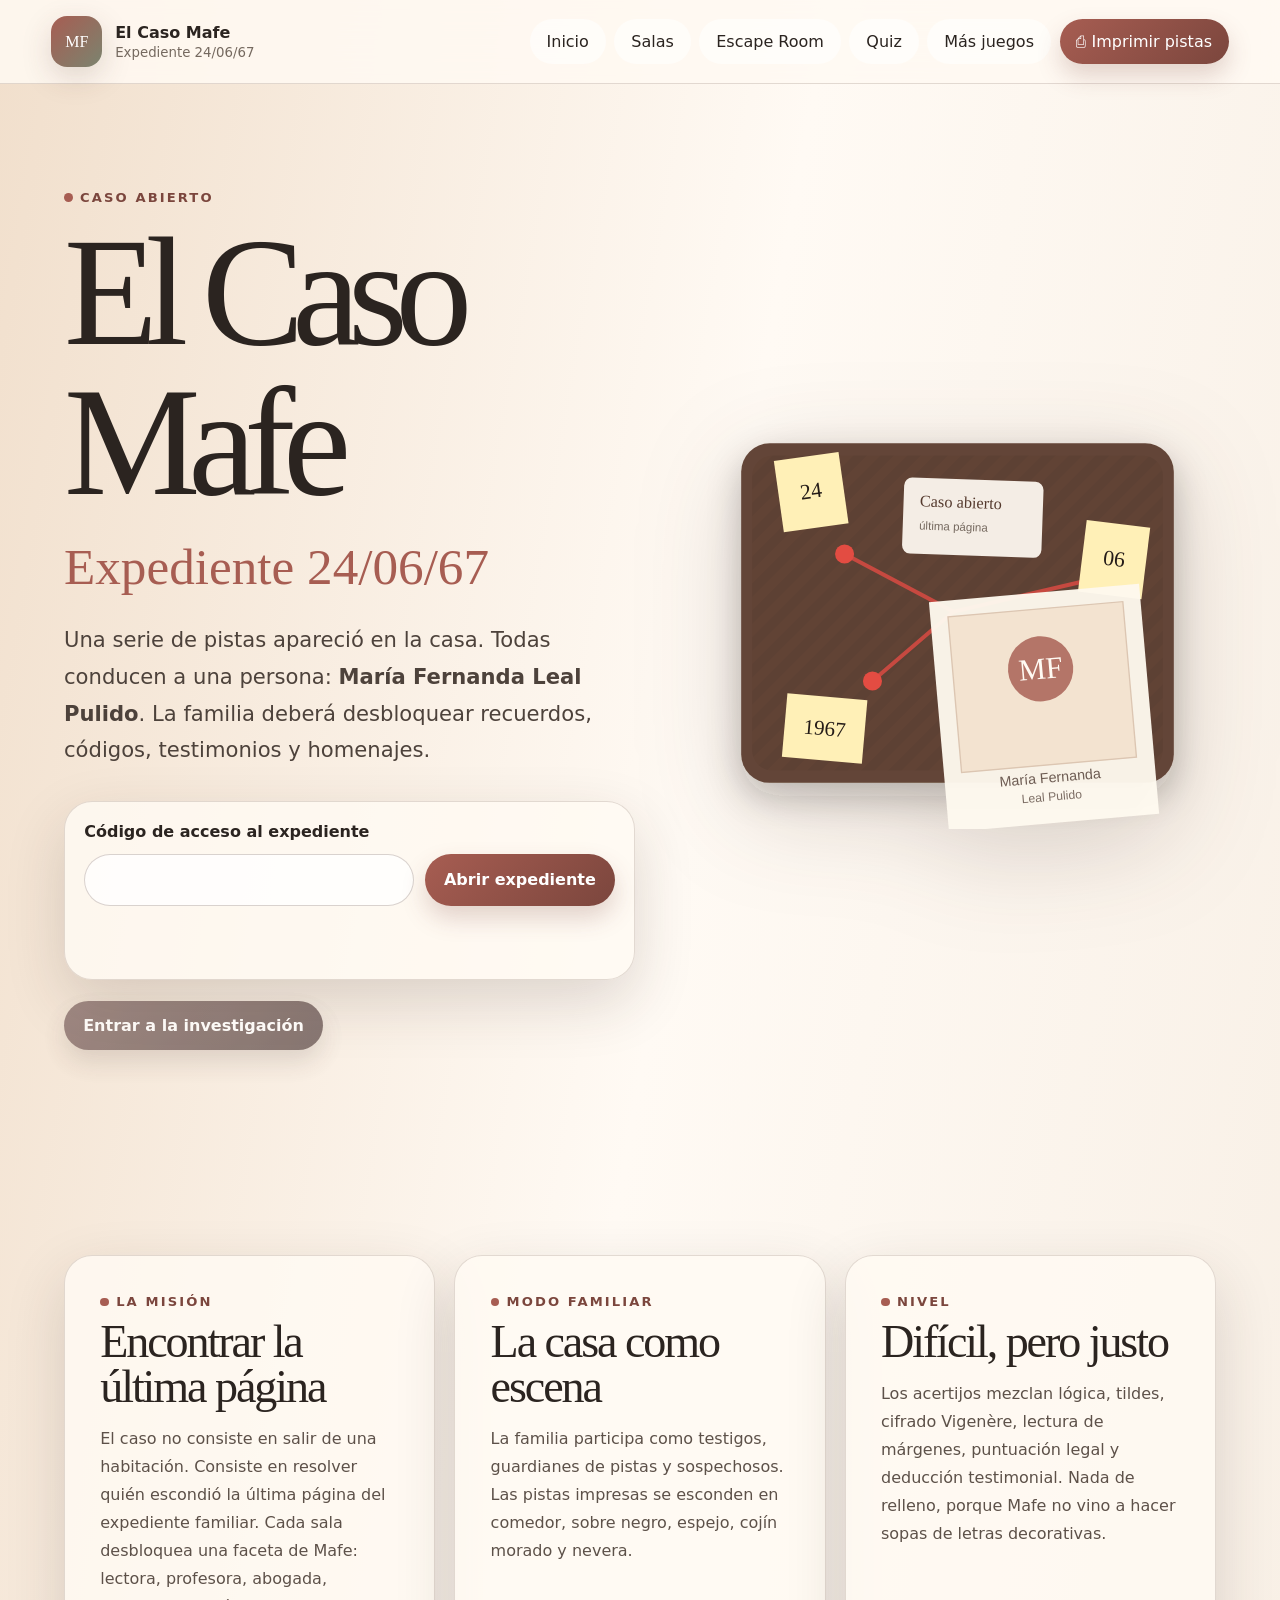
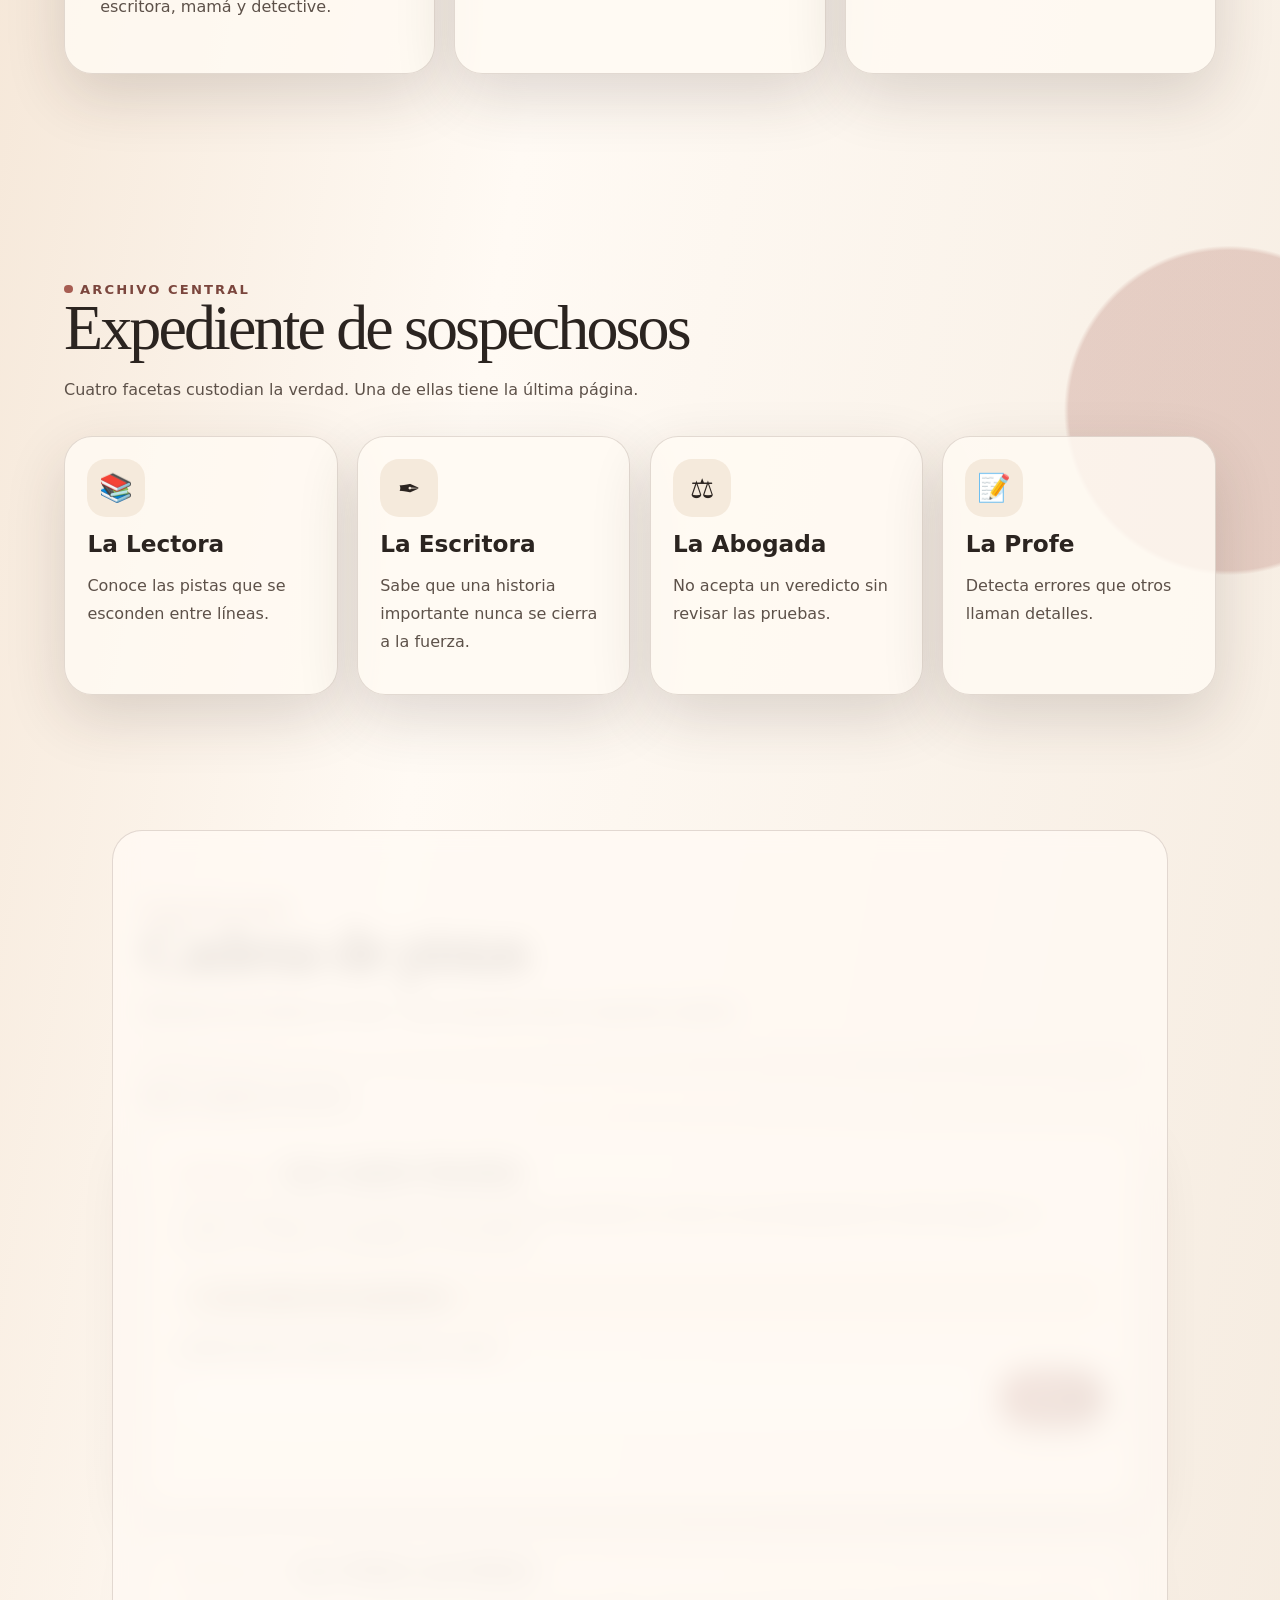
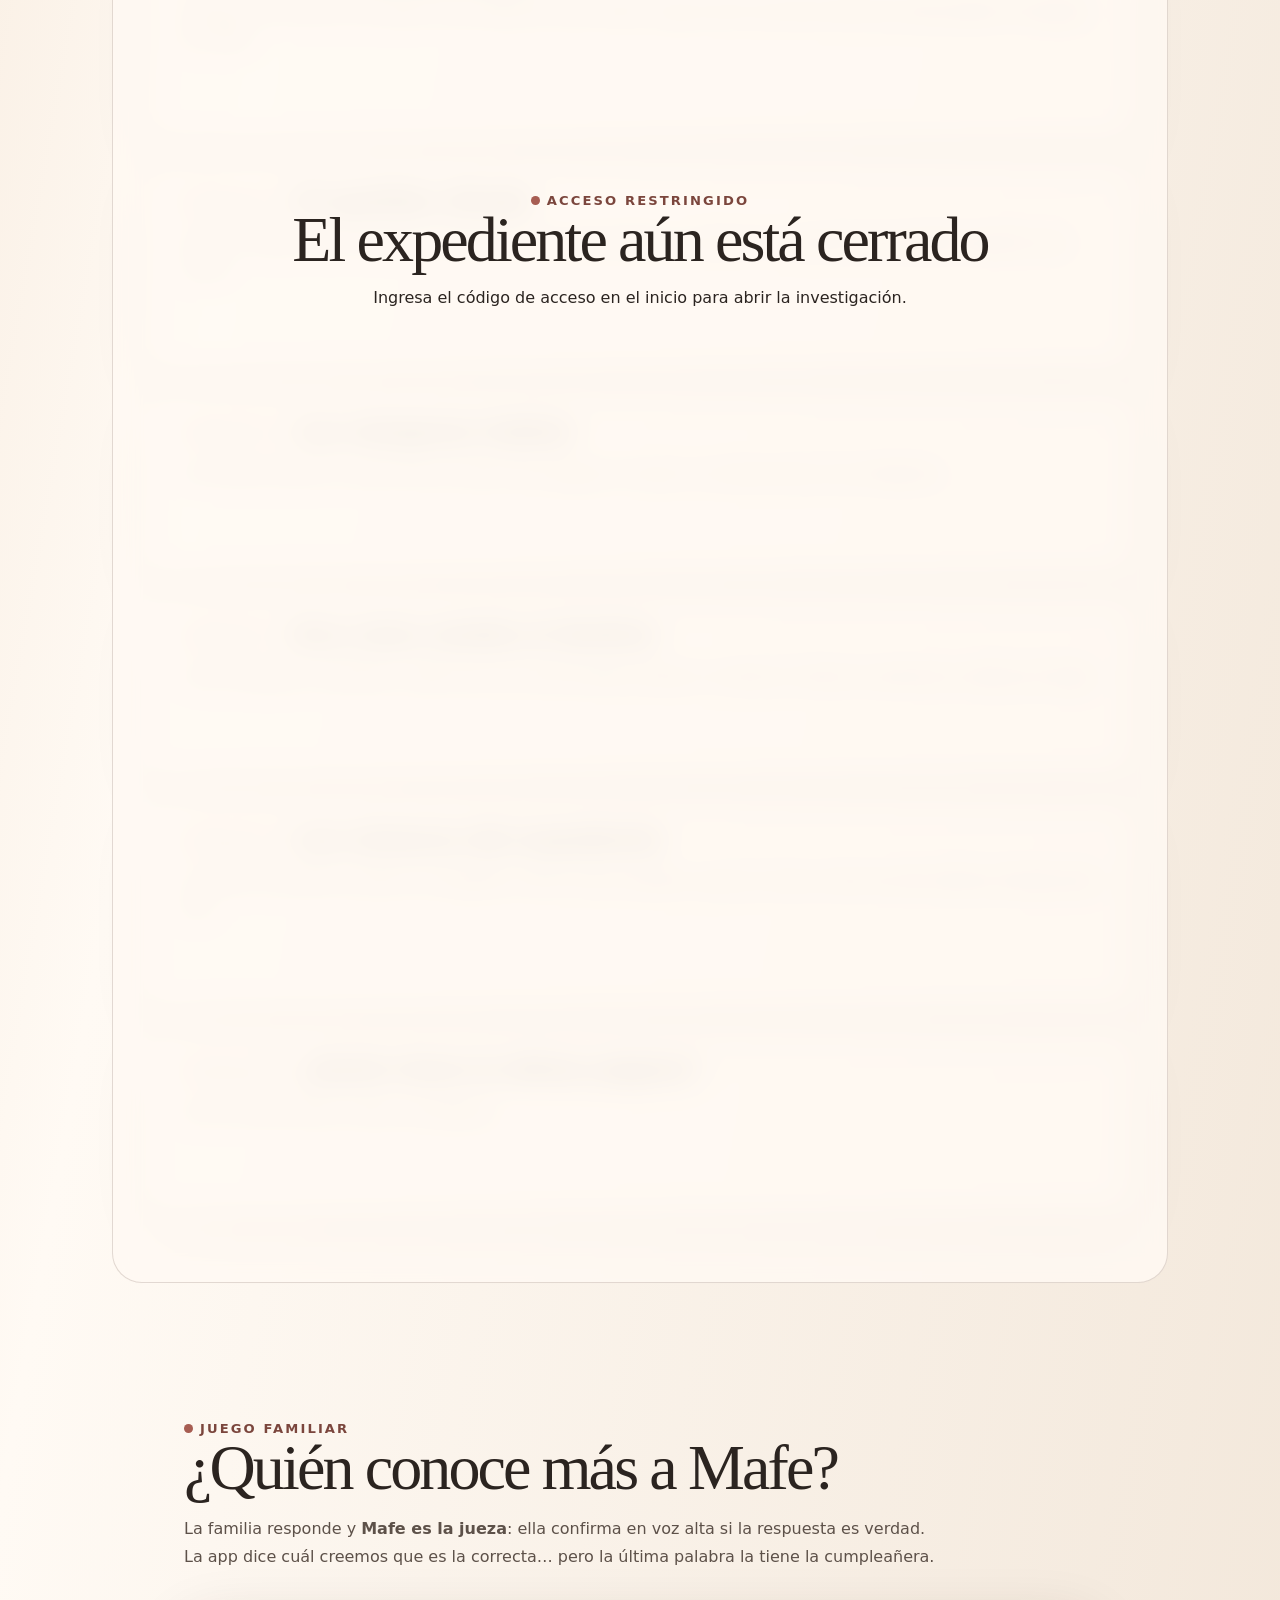
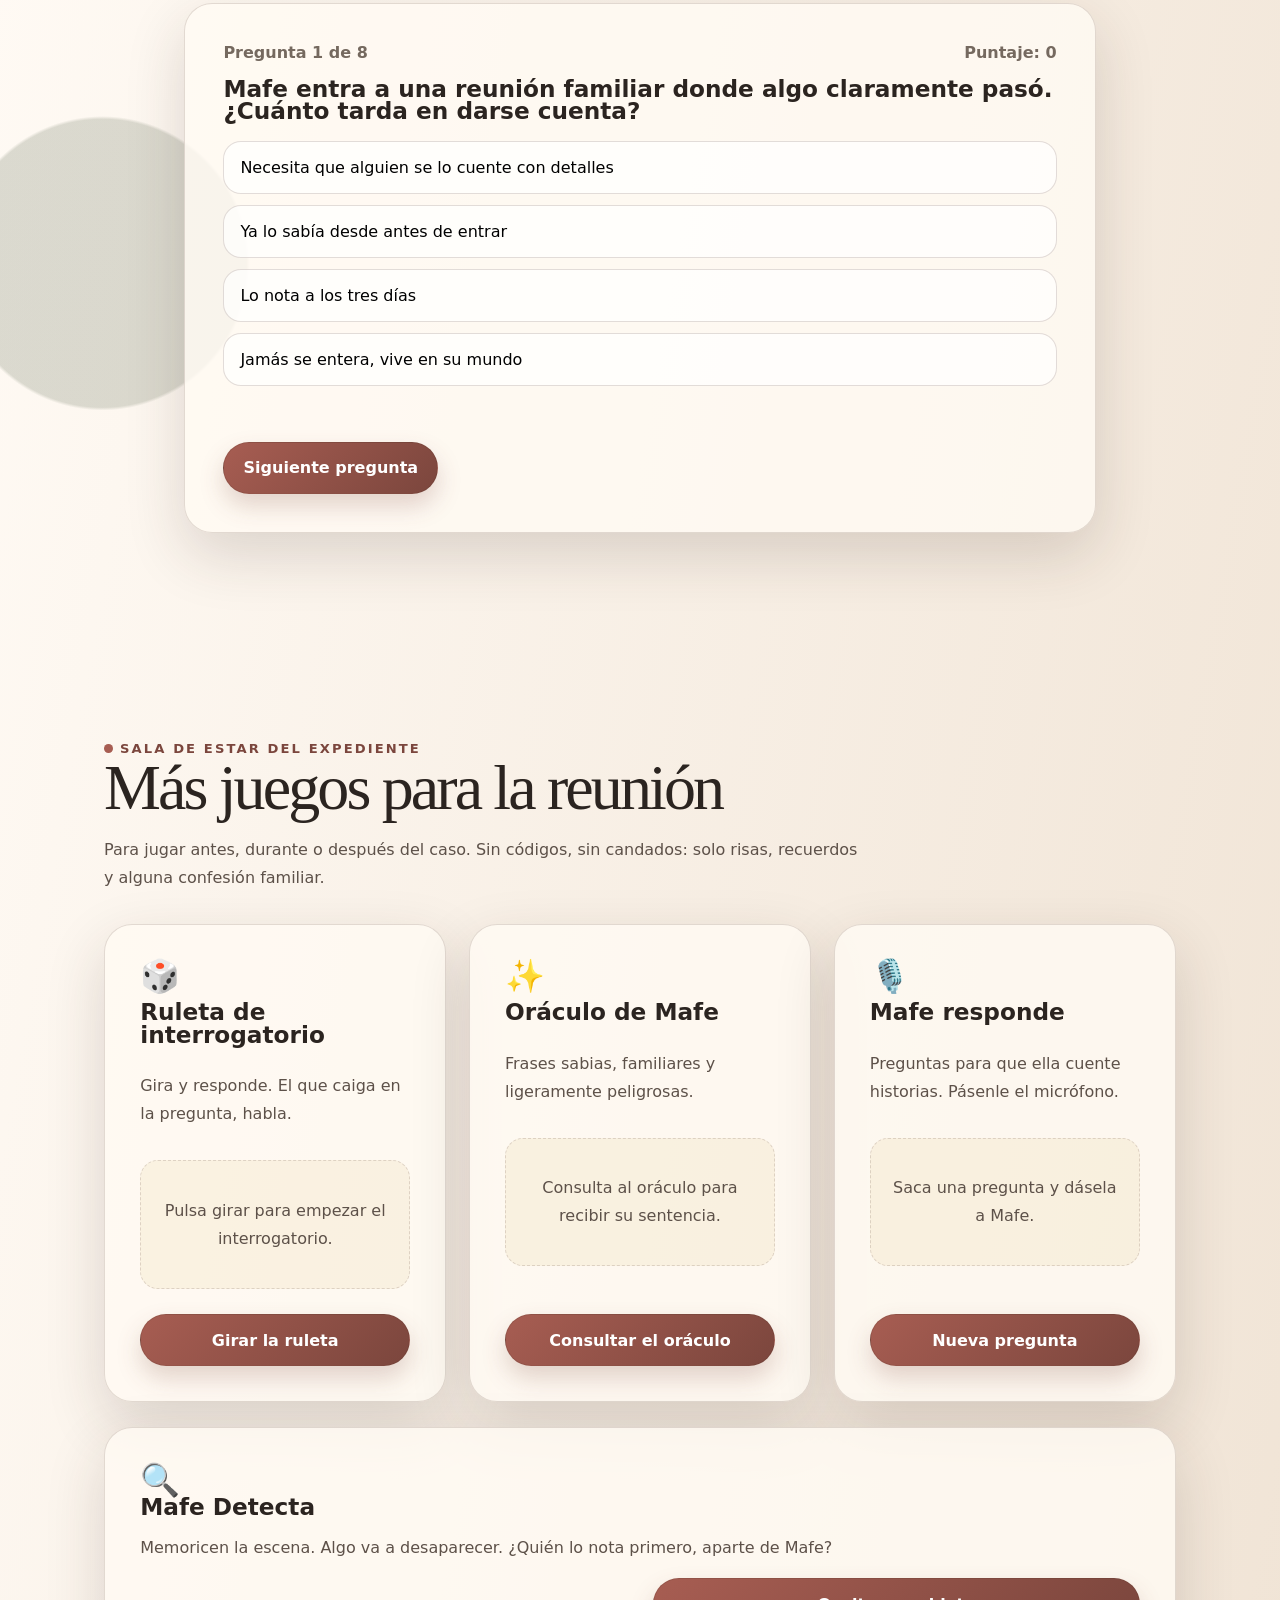
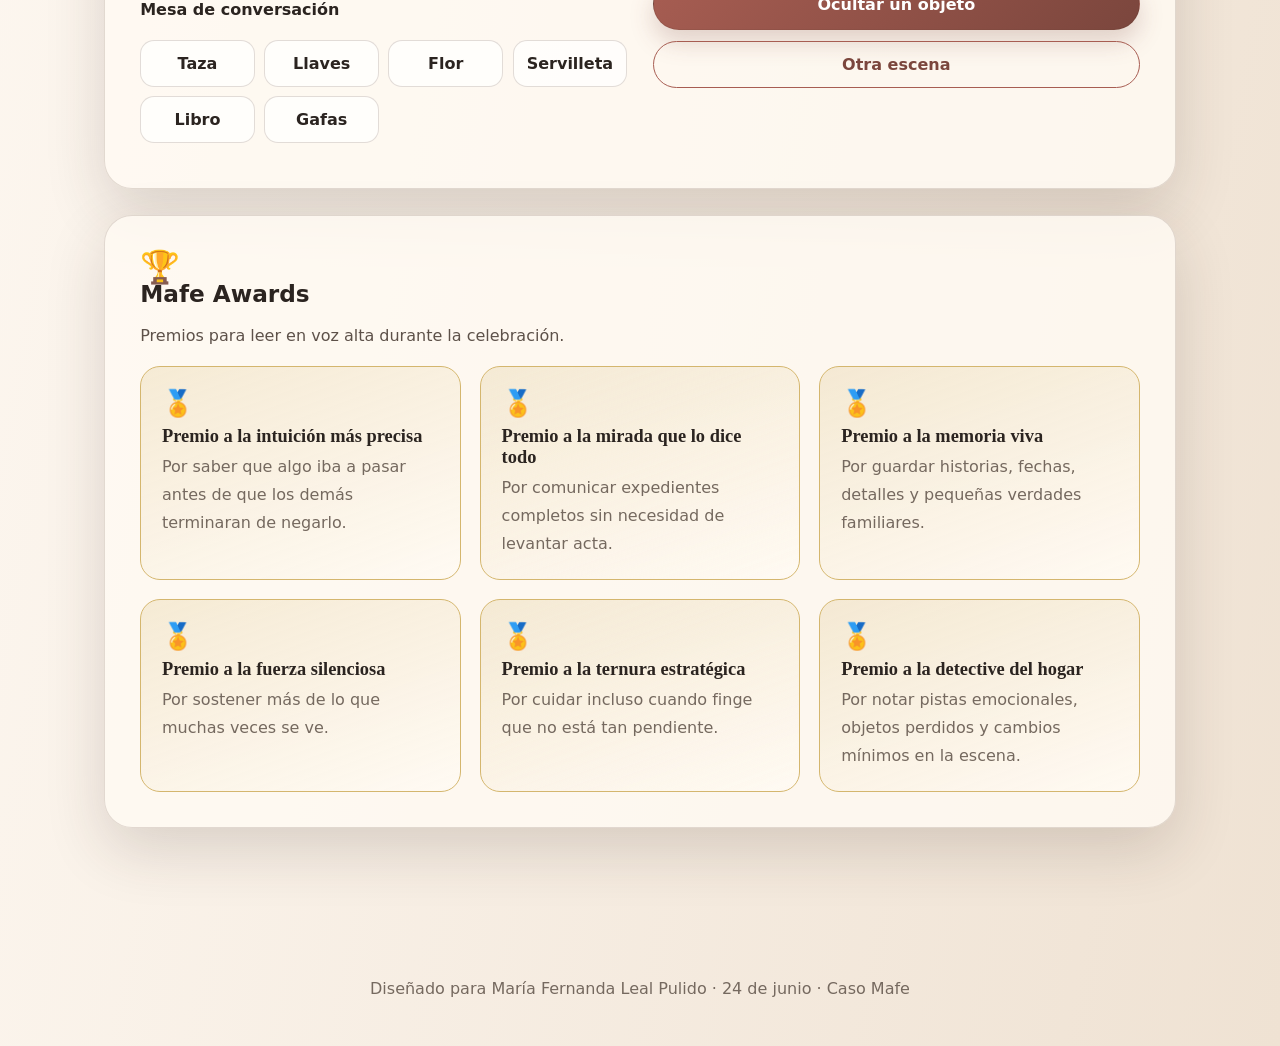
==== commit c0b04bad: "@ Quiz: preguntas mas divertidas y con Mafe como jueza - Reescribe las 8 preguntas con distractores " ====
--- a/index.html
+++ b/index.html
@@ -243,7 +243,7 @@
       <div class="section-head reveal">
         <span class="eyebrow">Juego familiar</span>
         <h2>¿Quién conoce más a Mafe?</h2>
-        <p>Un quiz corto para jugar antes o después del escape room. La tecnología: botones. La civilización llegó hasta ahí.</p>
+        <p>La familia responde y <strong>Mafe es la jueza</strong>: ella confirma en voz alta si la respuesta es verdad. La app dice cuál creemos que es la correcta… pero la última palabra la tiene la cumpleañera.</p>
       </div>
       <div class="quiz-card reveal" data-quiz>
         <div class="quiz-topline">
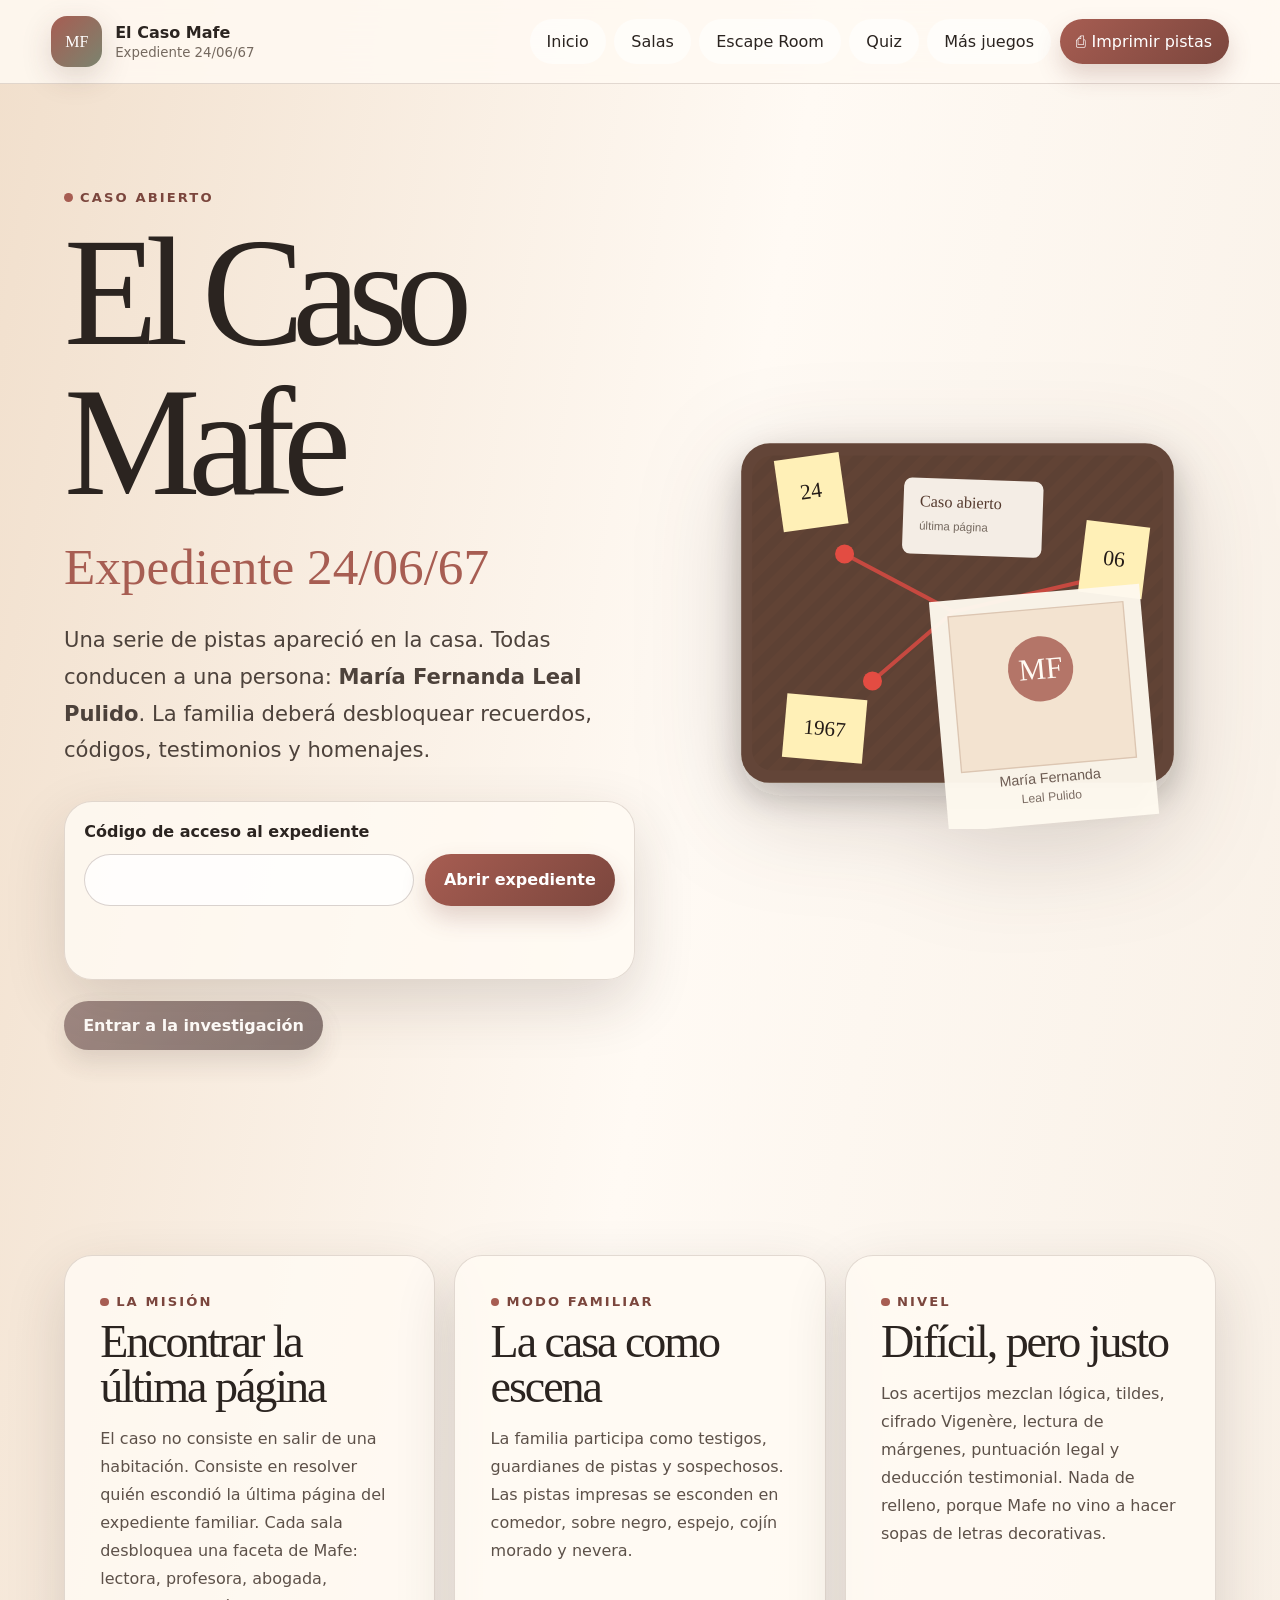
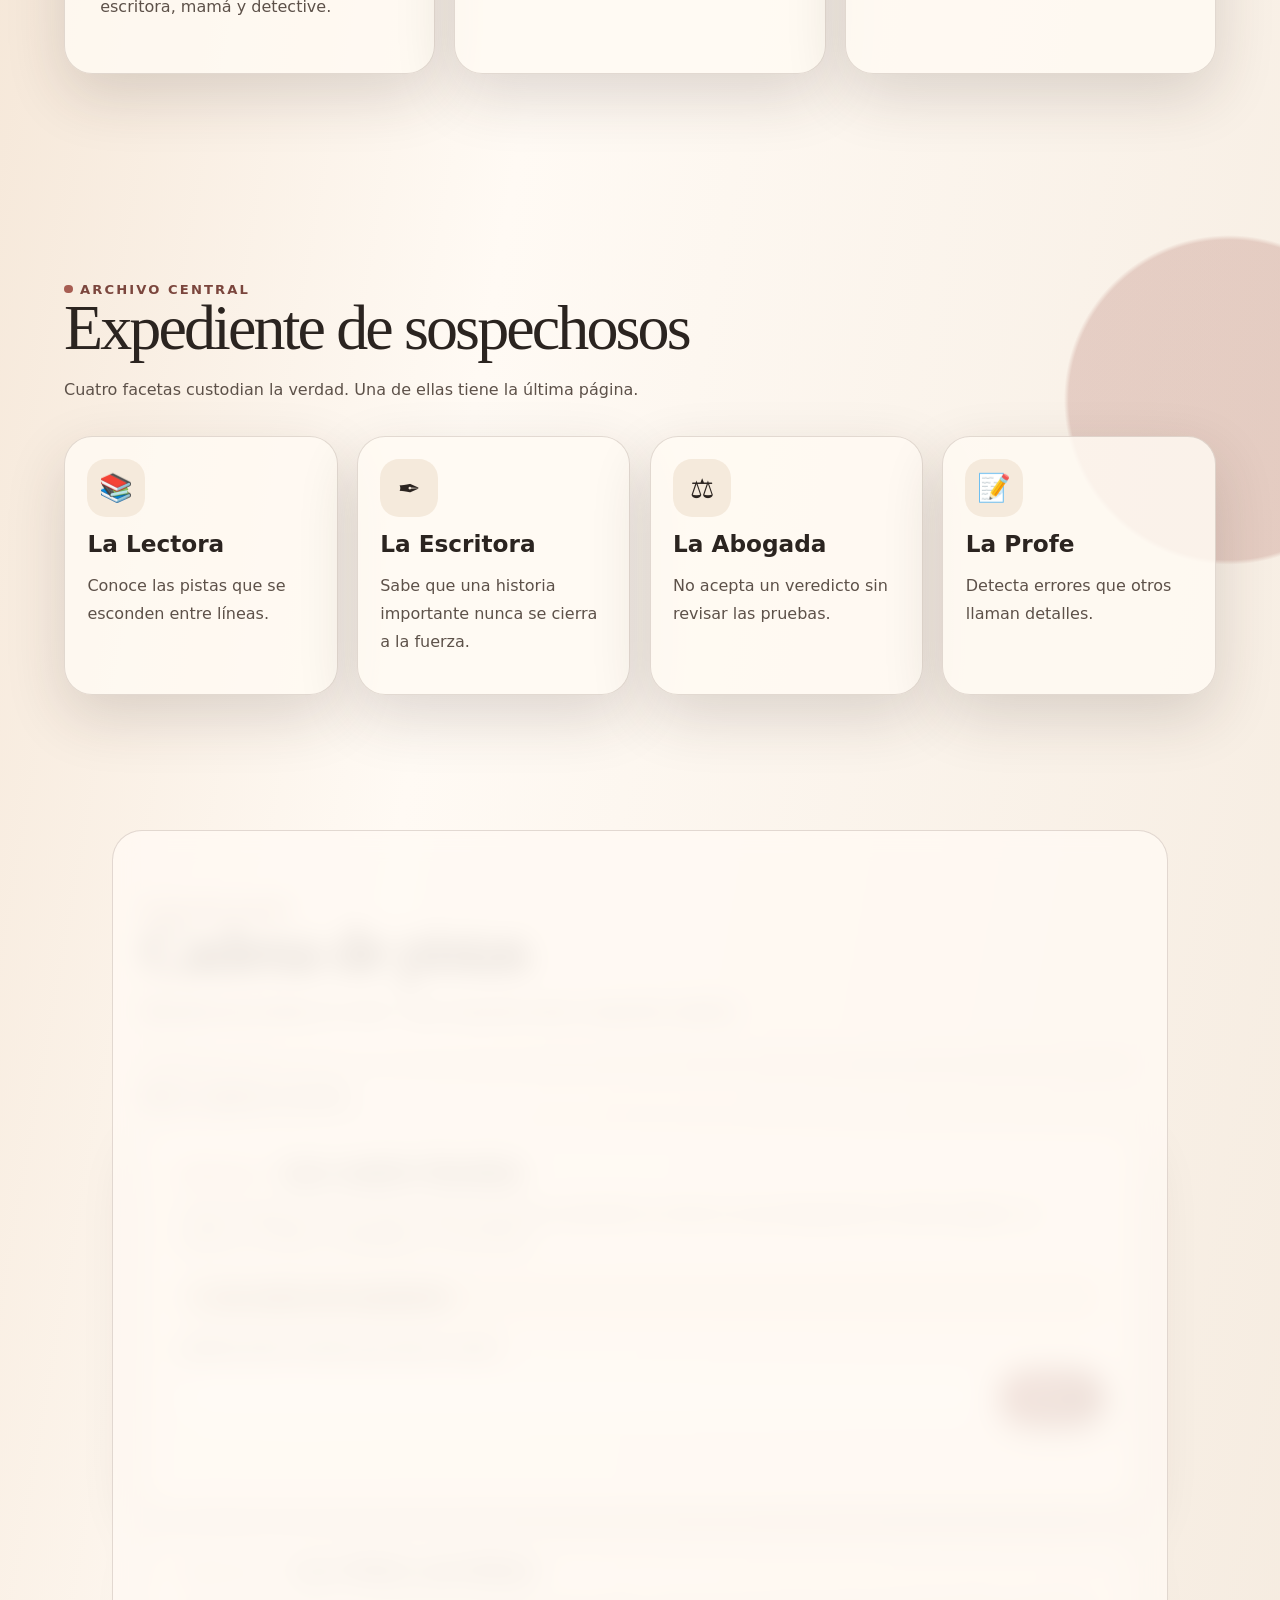
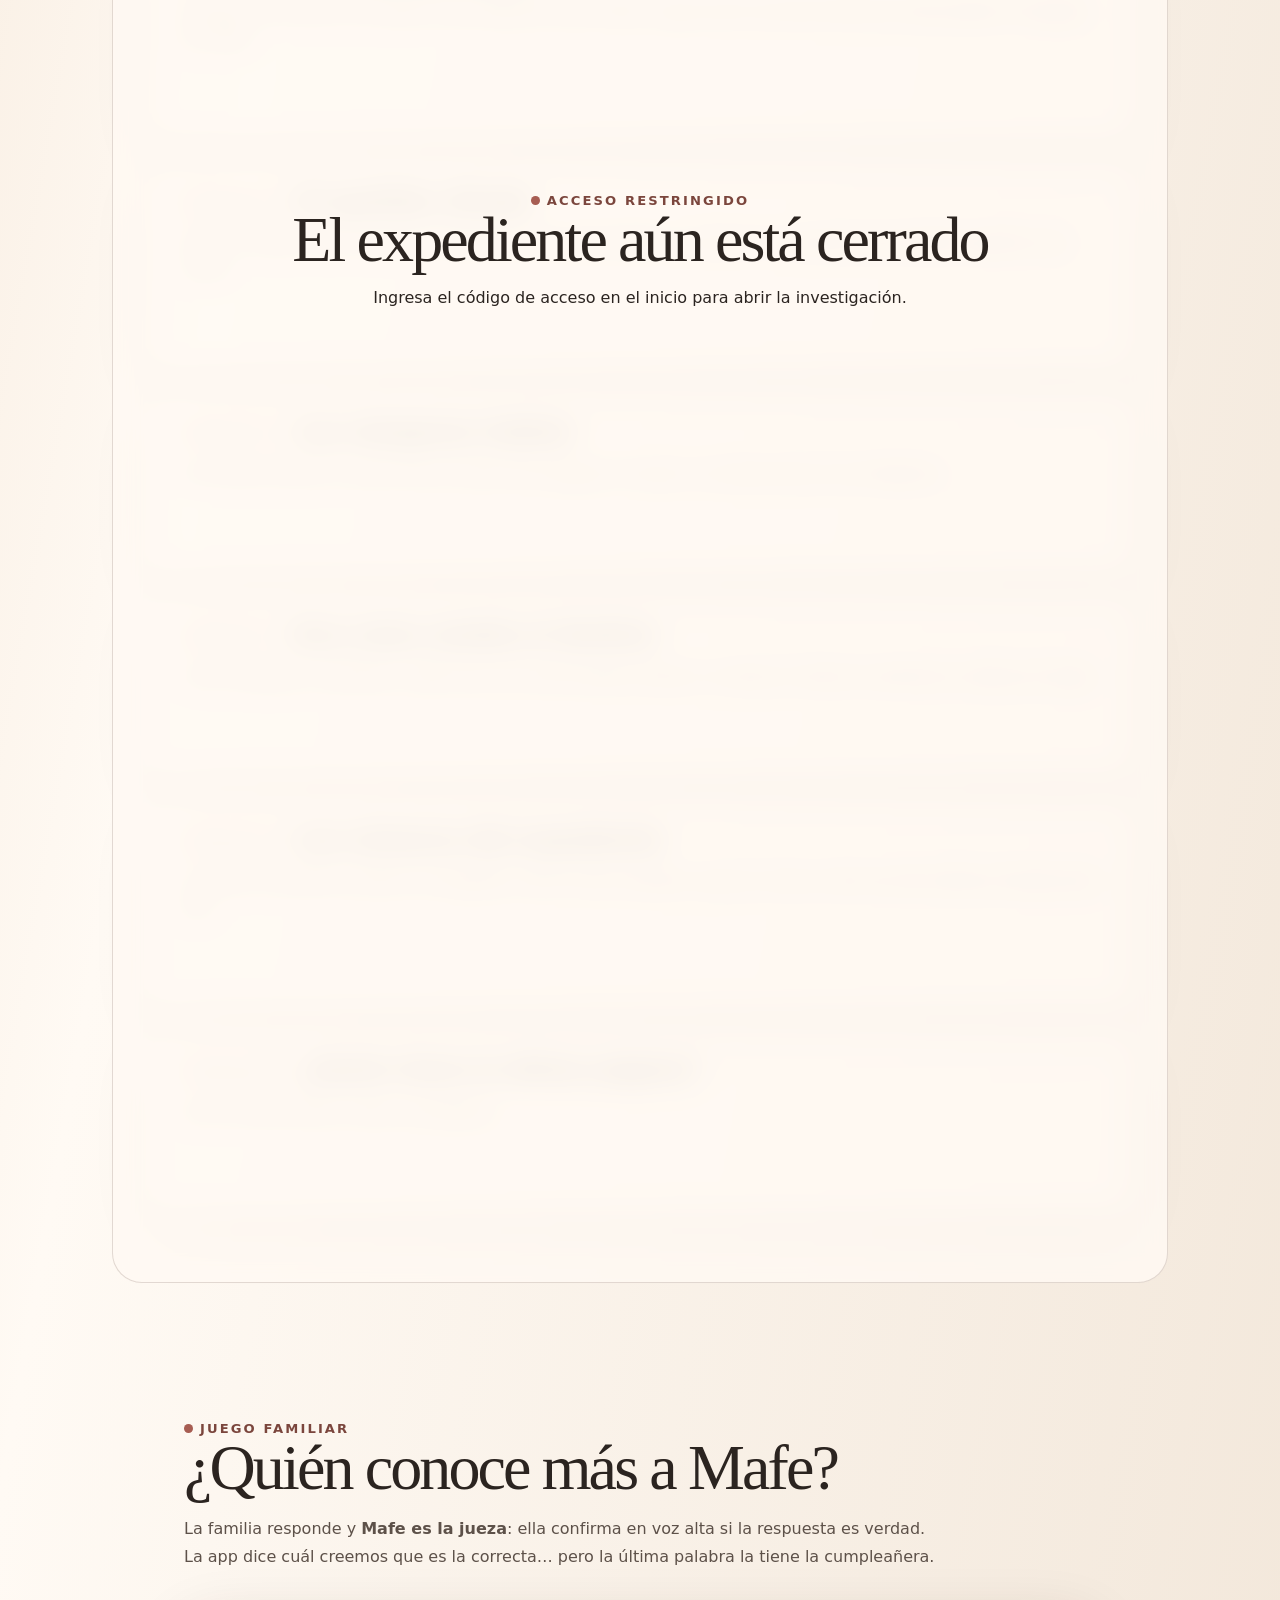
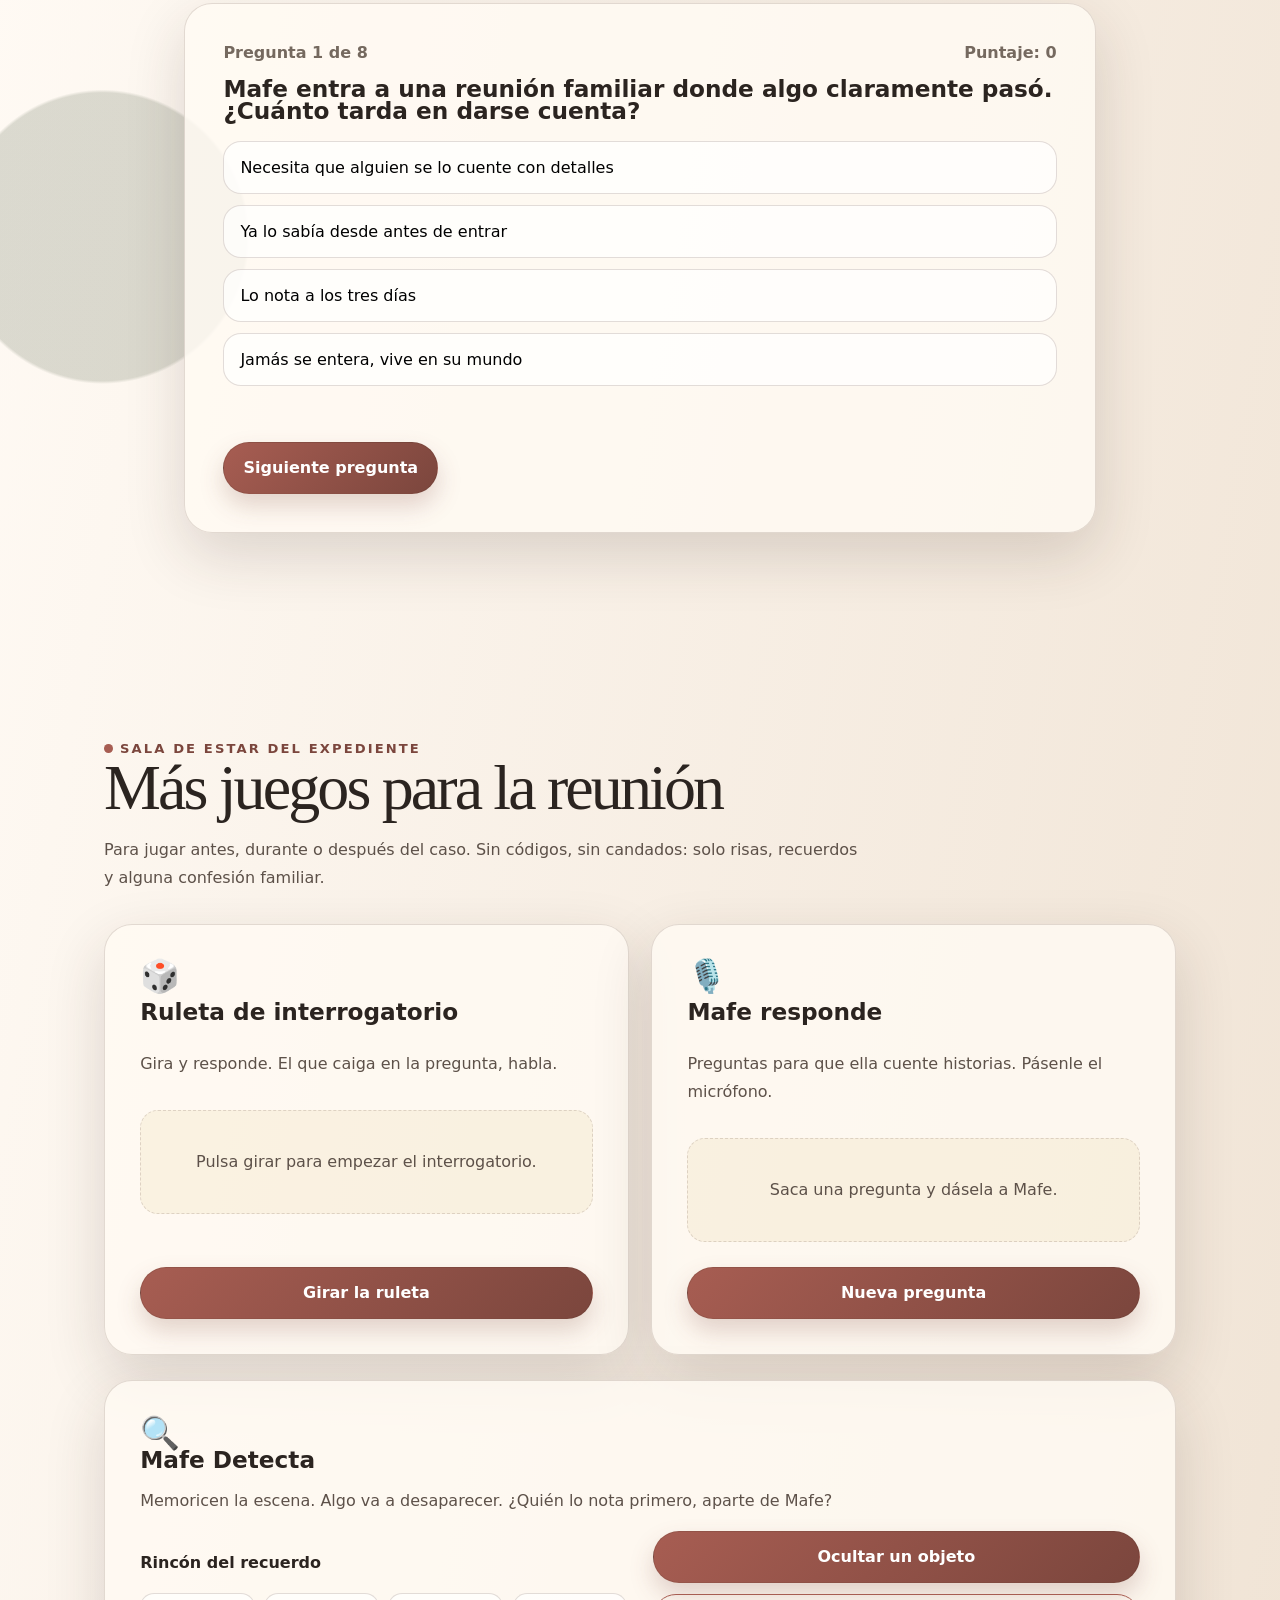
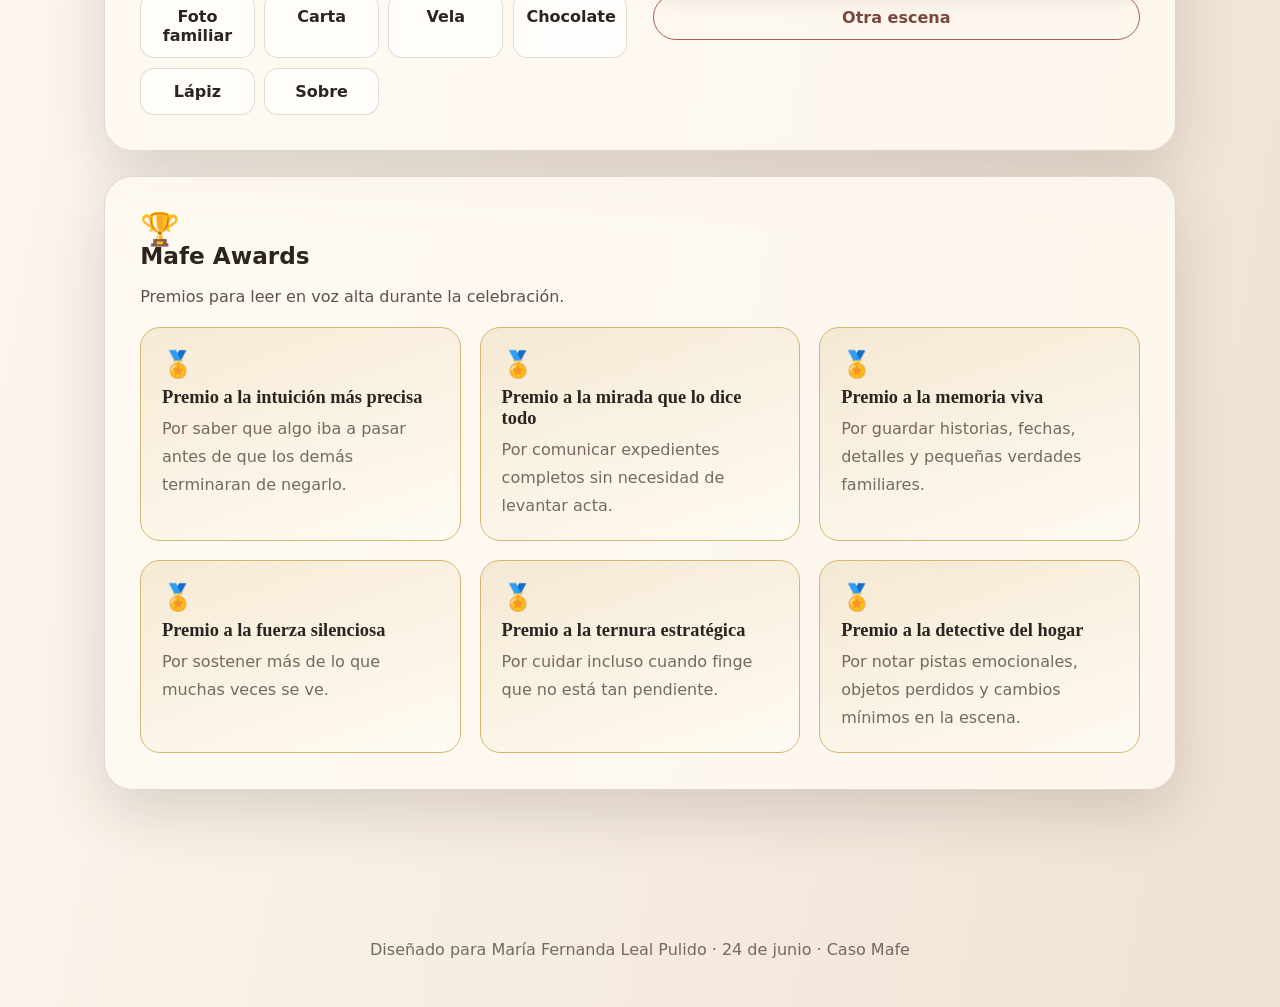
==== commit db967025: "@ Quita el minijuego Oraculo de Mafe Elimina la tarjeta, su logica JS y el estilo .oracle-quote asoc" ====
--- a/index.html
+++ b/index.html
@@ -275,17 +275,7 @@
           <button class="secondary-button" type="button" data-ruleta-spin>Girar la ruleta</button>
         </article>
 
-        <article class="panel mini-card reveal delay-1" data-mini="oraculo">
-          <span class="mini-icon" aria-hidden="true">✨</span>
-          <h3>Oráculo de Mafe</h3>
-          <p>Frases sabias, familiares y ligeramente peligrosas.</p>
-          <div class="mini-stage" data-oracle-card>
-            <p>Consulta al oráculo para recibir su sentencia.</p>
-          </div>
-          <button class="secondary-button" type="button" data-oracle-btn>Consultar el oráculo</button>
-        </article>
-
-        <article class="panel mini-card reveal delay-2" data-mini="responde">
+        <article class="panel mini-card reveal delay-1" data-mini="responde">
           <span class="mini-icon" aria-hidden="true">🎙️</span>
           <h3>Mafe responde</h3>
           <p>Preguntas para que ella cuente historias. Pásenle el micrófono.</p>
--- a/css/styles.css
+++ b/css/styles.css
@@ -316,7 +316,6 @@
 }
 .mini-stage h4 { margin: 0; font-size: 1.2rem; font-family: var(--serif); }
 .mini-stage.spinning { opacity: .35; transform: rotate(-3deg) scale(.96); }
-.oracle-quote { font-family: var(--serif); font-style: italic; font-size: 1.15rem; margin: 0; }
 .mini-card .secondary-button { margin-top: auto; }
 
 .ghost-button {
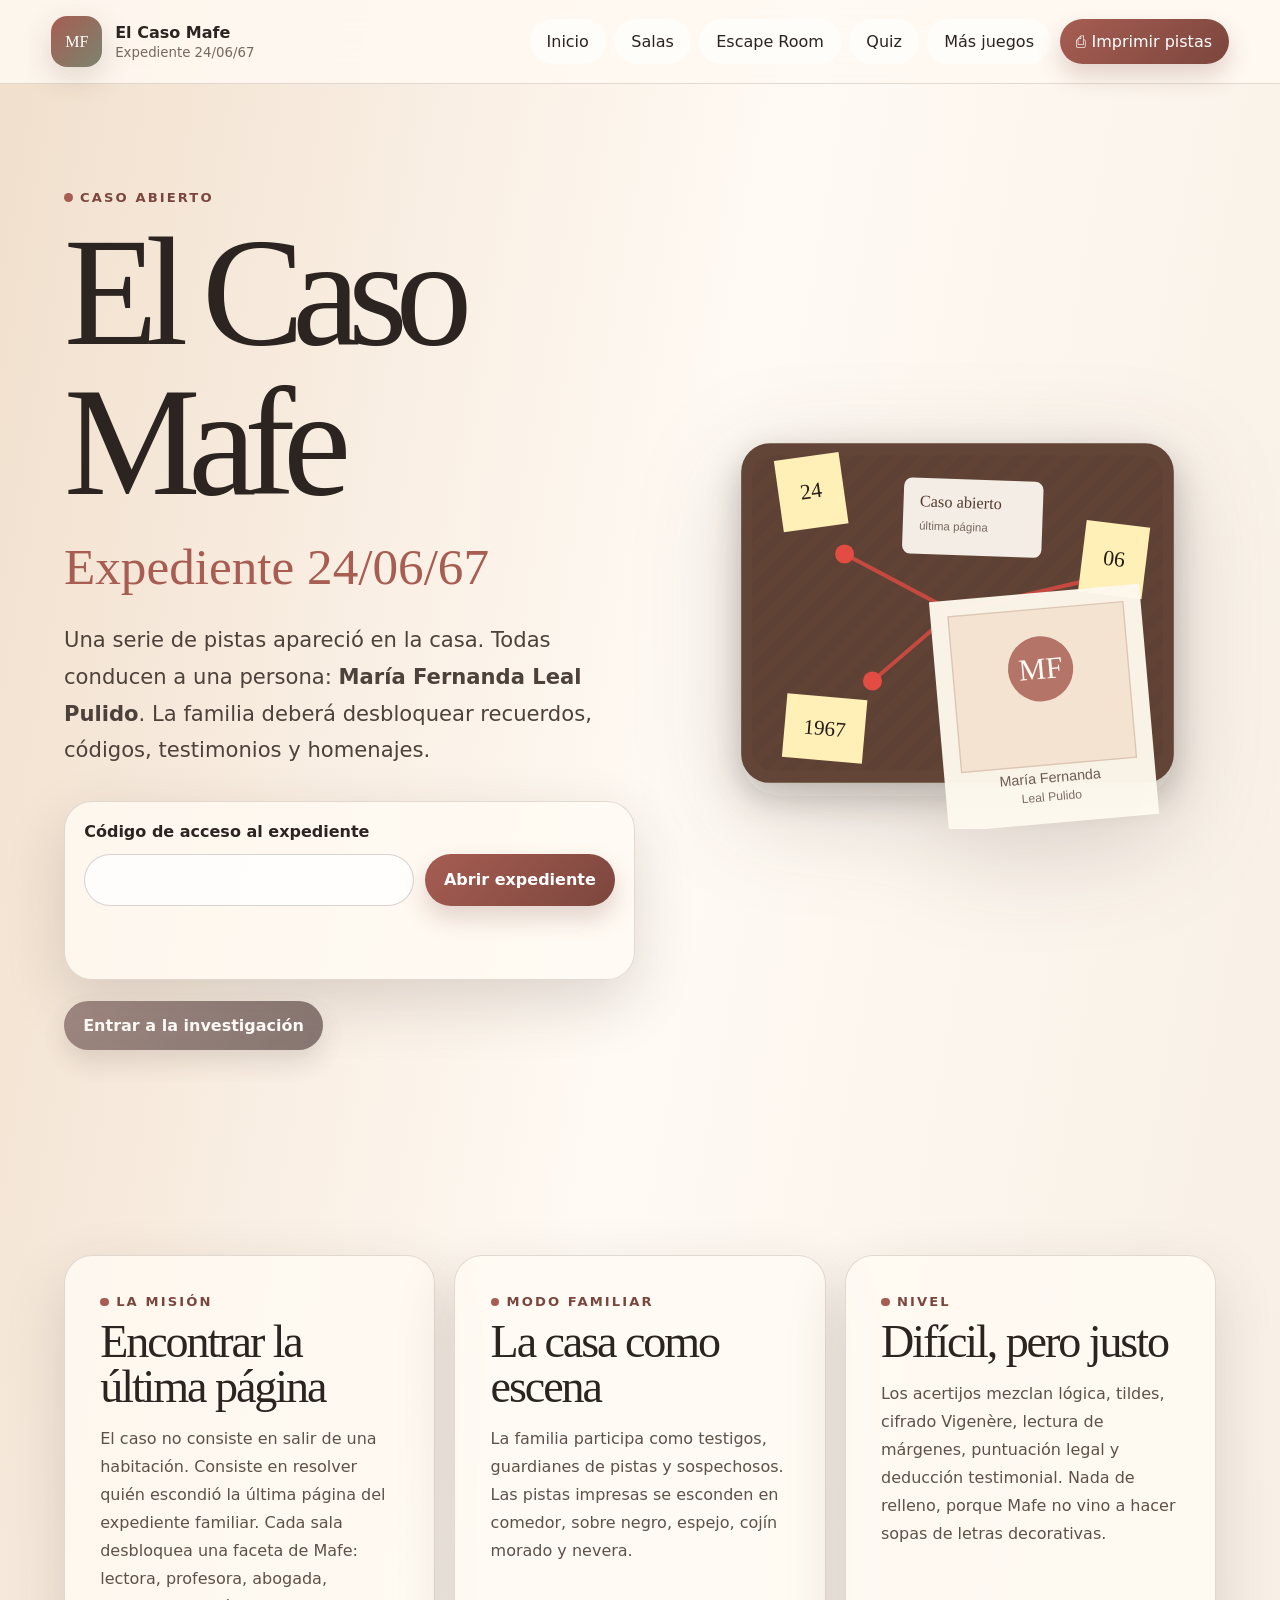
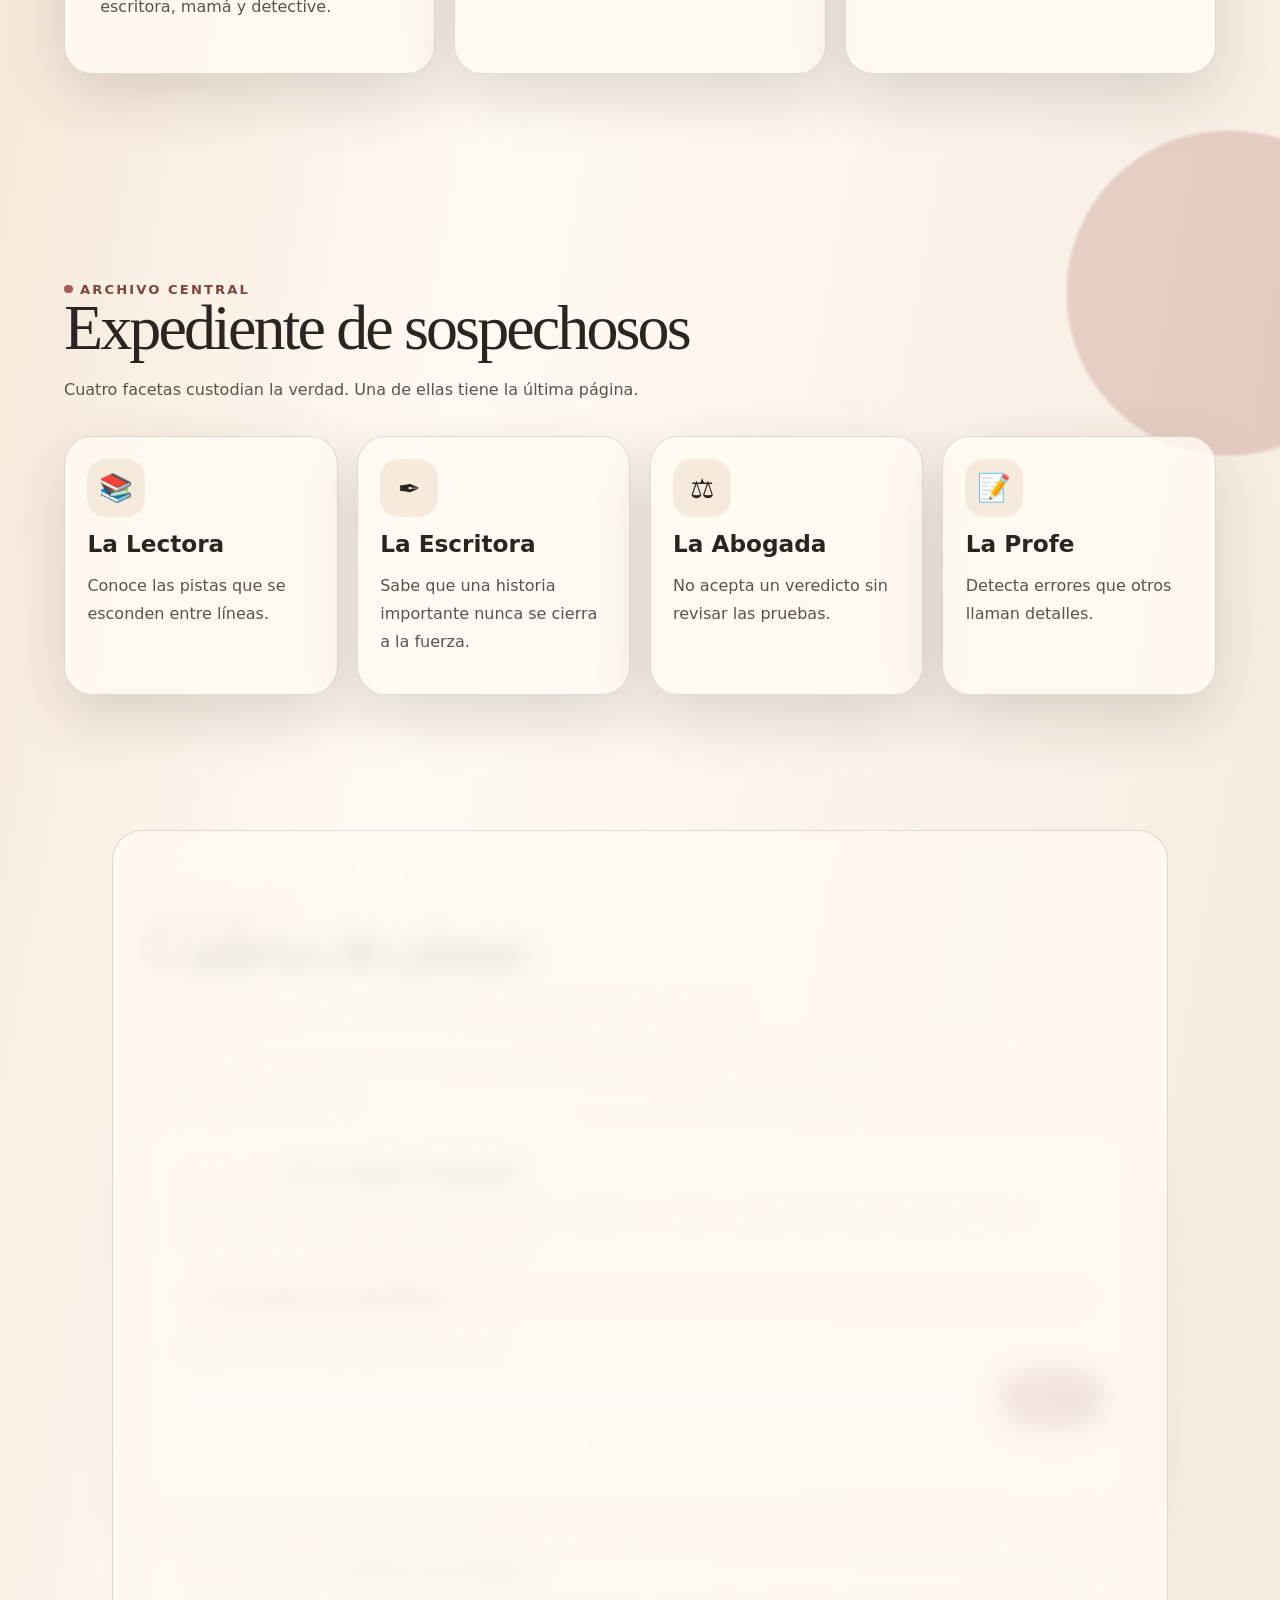
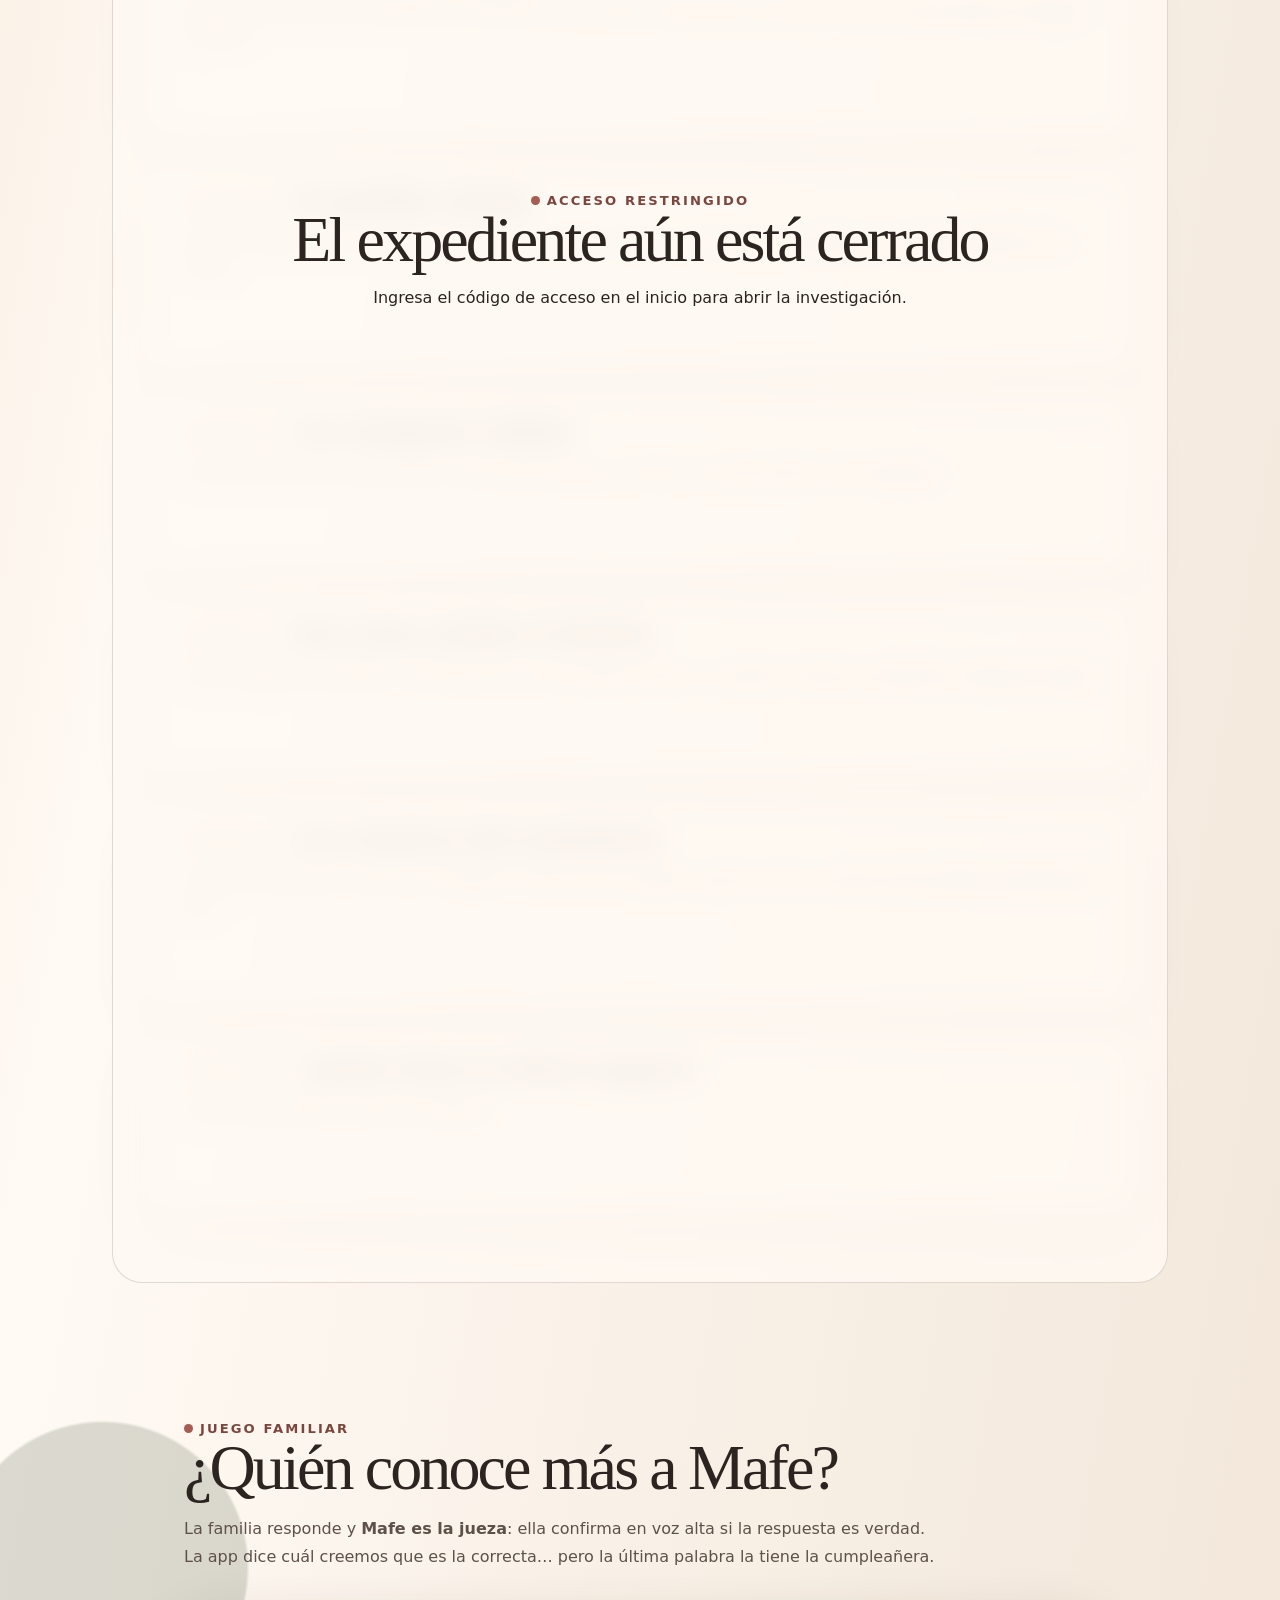
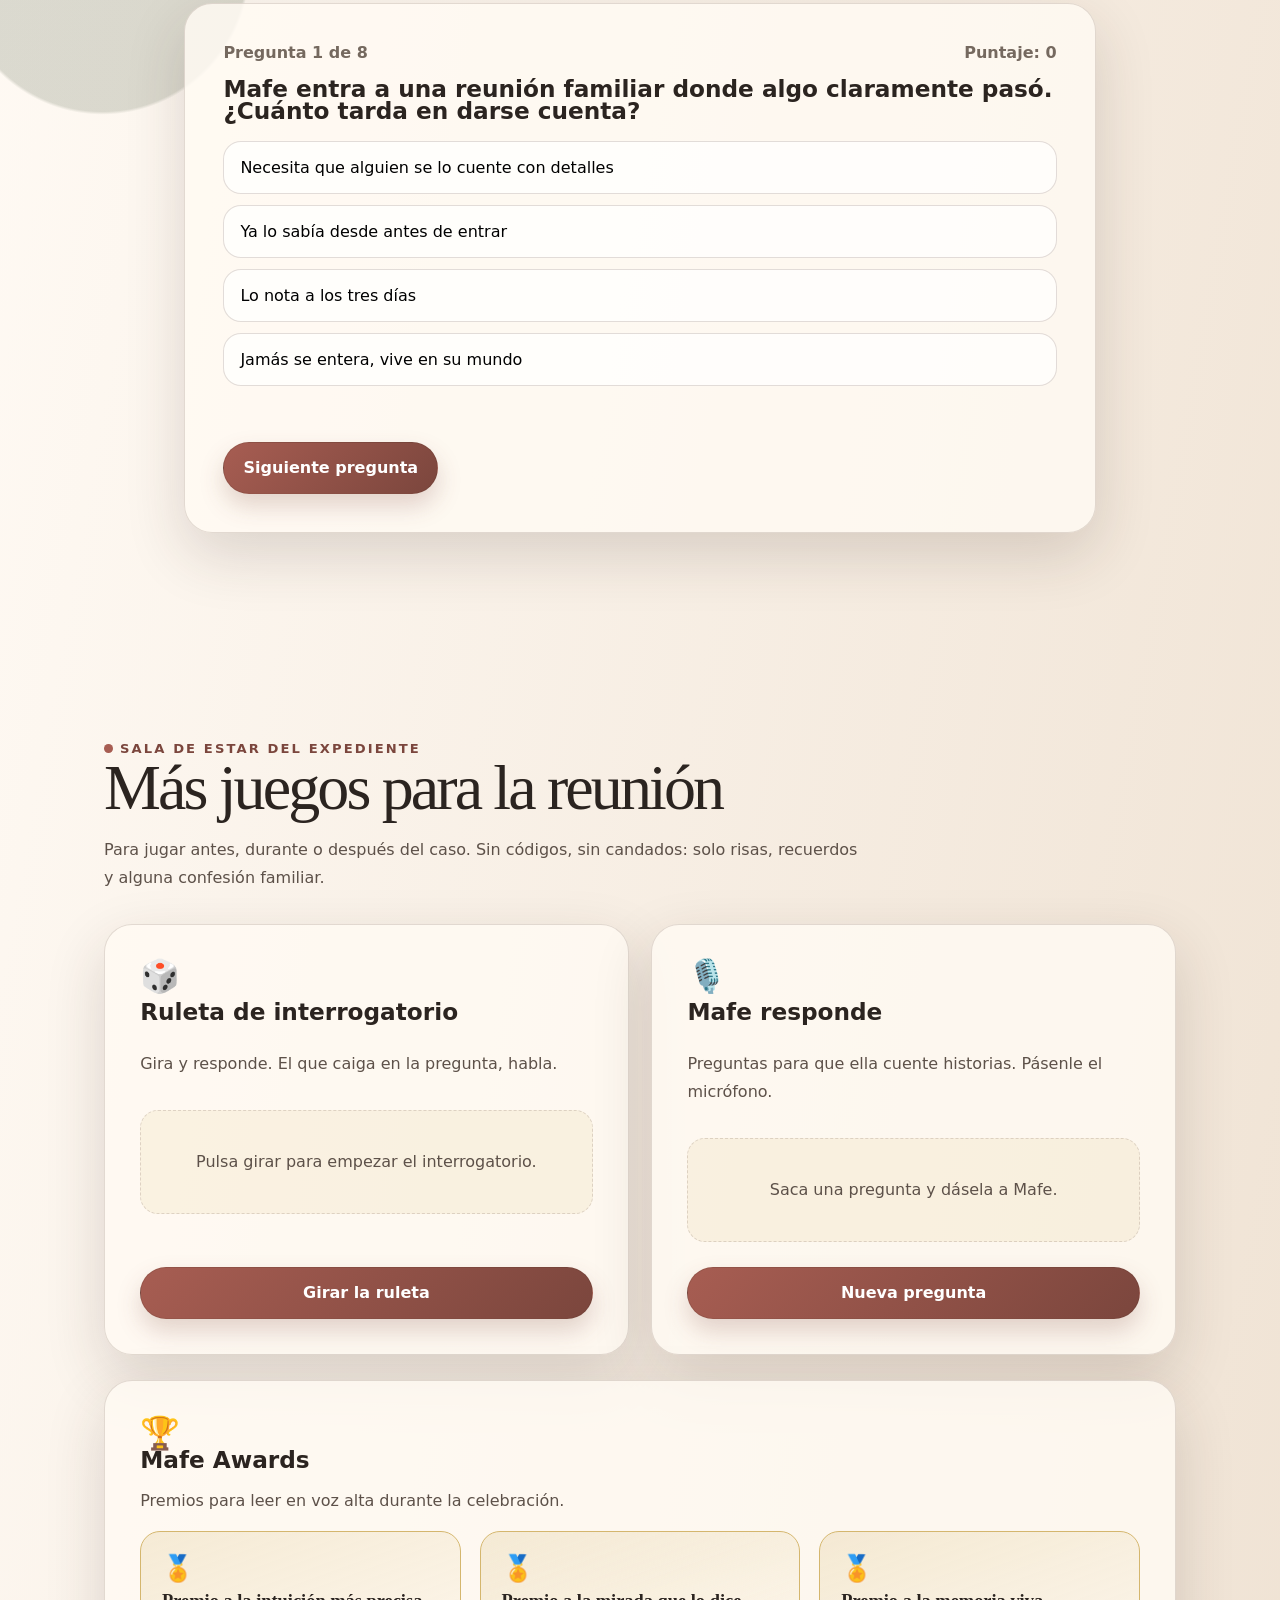
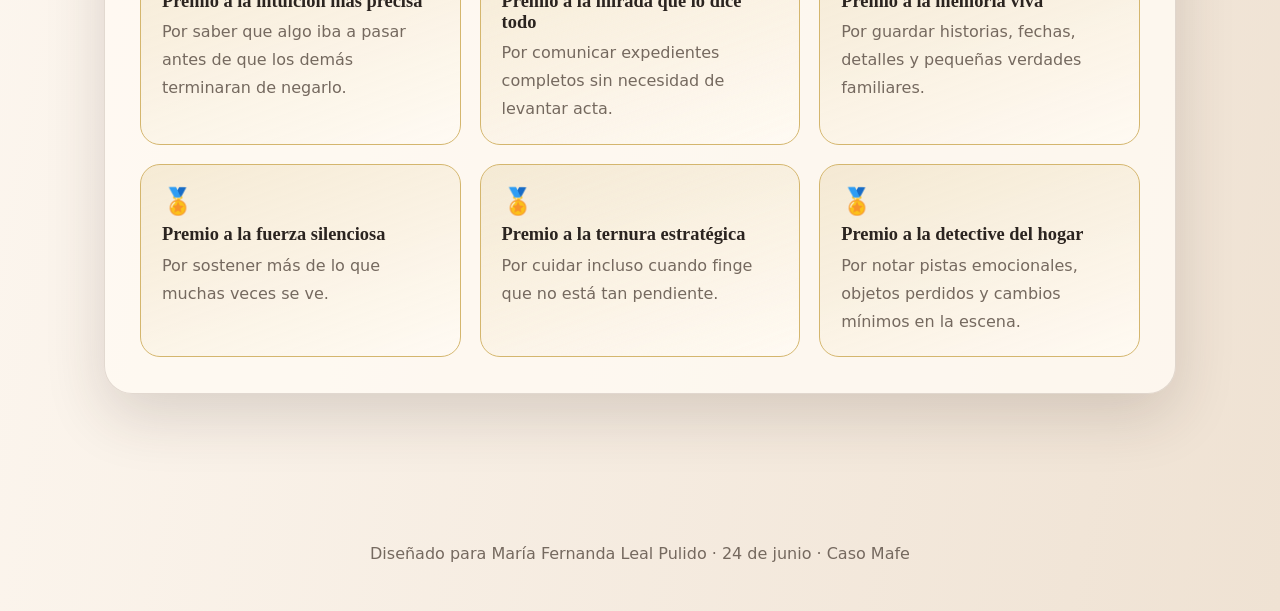
==== commit e3a6f178: "@ Quita el minijuego Mafe Detecta Elimina la tarjeta, su logica JS, el CSS de detecta y el .ghost-bu" ====
--- a/index.html
+++ b/index.html
@@ -286,27 +286,6 @@
         </article>
       </div>
 
-      <article class="panel detecta-panel reveal" data-mini="detecta">
-        <span class="mini-icon" aria-hidden="true">🔍</span>
-        <h3>Mafe Detecta</h3>
-        <p>Memoricen la escena. Algo va a desaparecer. ¿Quién lo nota primero, aparte de Mafe?</p>
-        <div class="detecta-board">
-          <div>
-            <h4 data-detecta-title>Escena</h4>
-            <ul data-detecta-list class="detecta-list"></ul>
-          </div>
-          <div class="detecta-controls">
-            <button class="secondary-button" type="button" data-detecta-hide>Ocultar un objeto</button>
-            <button class="ghost-button" type="button" data-detecta-new>Otra escena</button>
-            <div data-detecta-question class="detecta-question" hidden>
-              <p>¿Qué objeto desapareció?</p>
-              <div class="detecta-options" data-detecta-options></div>
-            </div>
-            <p class="feedback" data-detecta-feedback aria-live="polite"></p>
-          </div>
-        </div>
-      </article>
-
       <article class="panel awards-panel reveal" data-mini="awards">
         <span class="mini-icon" aria-hidden="true">🏆</span>
         <h3>Mafe Awards</h3>
--- a/css/styles.css
+++ b/css/styles.css
@@ -318,53 +318,7 @@
 .mini-stage.spinning { opacity: .35; transform: rotate(-3deg) scale(.96); }
 .mini-card .secondary-button { margin-top: auto; }
 
-.ghost-button {
-  border: 1px solid var(--clay);
-  background: transparent;
-  color: var(--clay-dark);
-  padding: .8rem 1.05rem;
-  border-radius: 999px;
-  font-weight: 700;
-}
-.ghost-button:hover { background: rgba(167, 93, 82, .1); }
-
-.detecta-panel, .awards-panel { margin-top: 1.6rem; }
-.detecta-board {
-  display: grid;
-  grid-template-columns: minmax(0, 1fr) minmax(0, 1fr);
-  gap: 1.6rem;
-  margin-top: 1rem;
-  align-items: start;
-}
-.detecta-list {
-  list-style: none;
-  padding: 0;
-  margin: .6rem 0 0;
-  display: grid;
-  grid-template-columns: repeat(auto-fit, minmax(7rem, 1fr));
-  gap: .6rem;
-}
-.detecta-list li {
-  padding: .8rem;
-  text-align: center;
-  border-radius: 14px;
-  background: rgba(255, 255, 255, .7);
-  border: 1px solid var(--line);
-  font-weight: 600;
-}
-.detecta-controls { display: flex; flex-direction: column; gap: .7rem; }
-.detecta-question p { margin: 0 0 .5rem; font-weight: 700; }
-.detecta-options { display: flex; flex-wrap: wrap; gap: .5rem; }
-.detecta-option {
-  border: 1px solid var(--line);
-  background: white;
-  padding: .6rem .9rem;
-  border-radius: 999px;
-  font-weight: 600;
-}
-.detecta-option:hover { border-color: var(--clay); }
-.detecta-option:disabled { opacity: .5; cursor: default; }
-
+.awards-panel { margin-top: 1.6rem; }
 .awards-grid {
   display: grid;
   grid-template-columns: repeat(auto-fit, minmax(15rem, 1fr));
@@ -380,7 +334,3 @@
 .award-card h4 { margin: .5rem 0 .4rem; font-family: var(--serif); font-size: 1.15rem; }
 .award-card p { margin: 0; color: var(--muted); }
 .award-medal { font-size: 1.6rem; }
-
-@media (max-width: 720px) {
-  .detecta-board { grid-template-columns: 1fr; }
-}
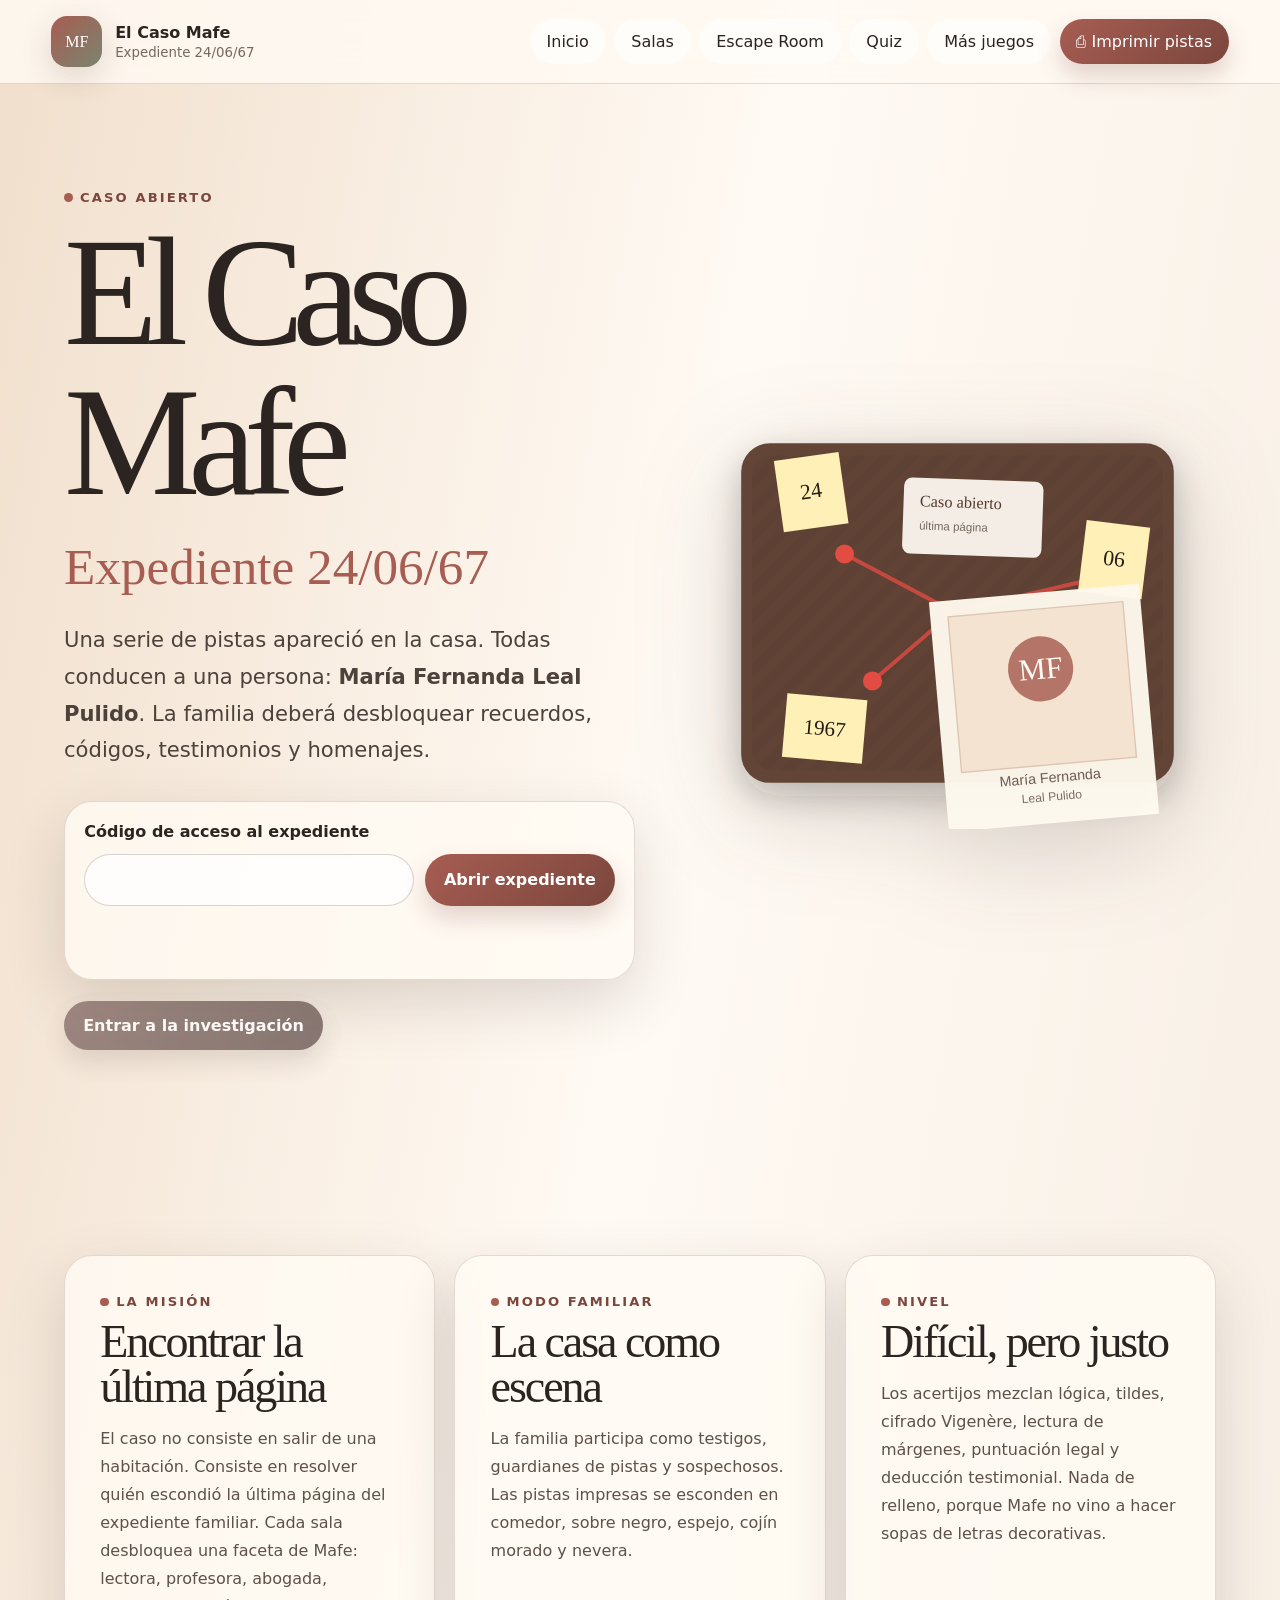
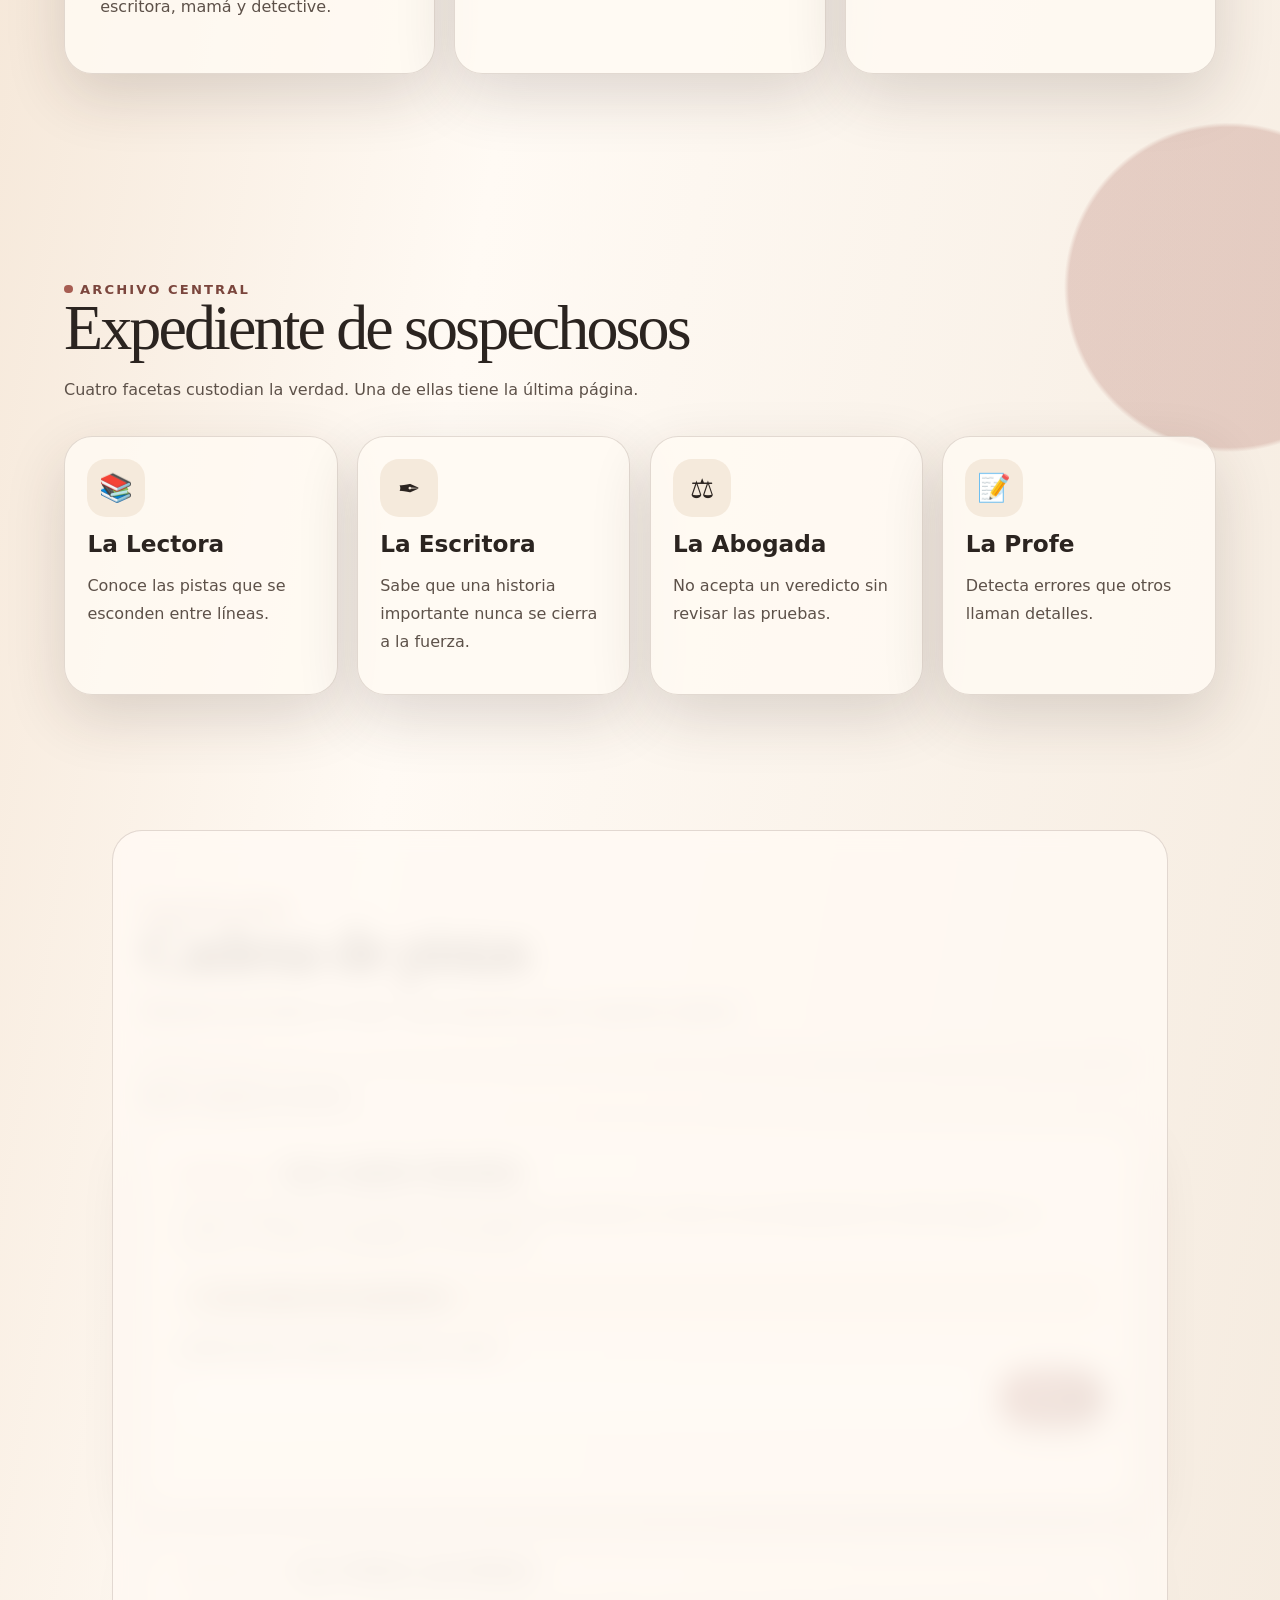
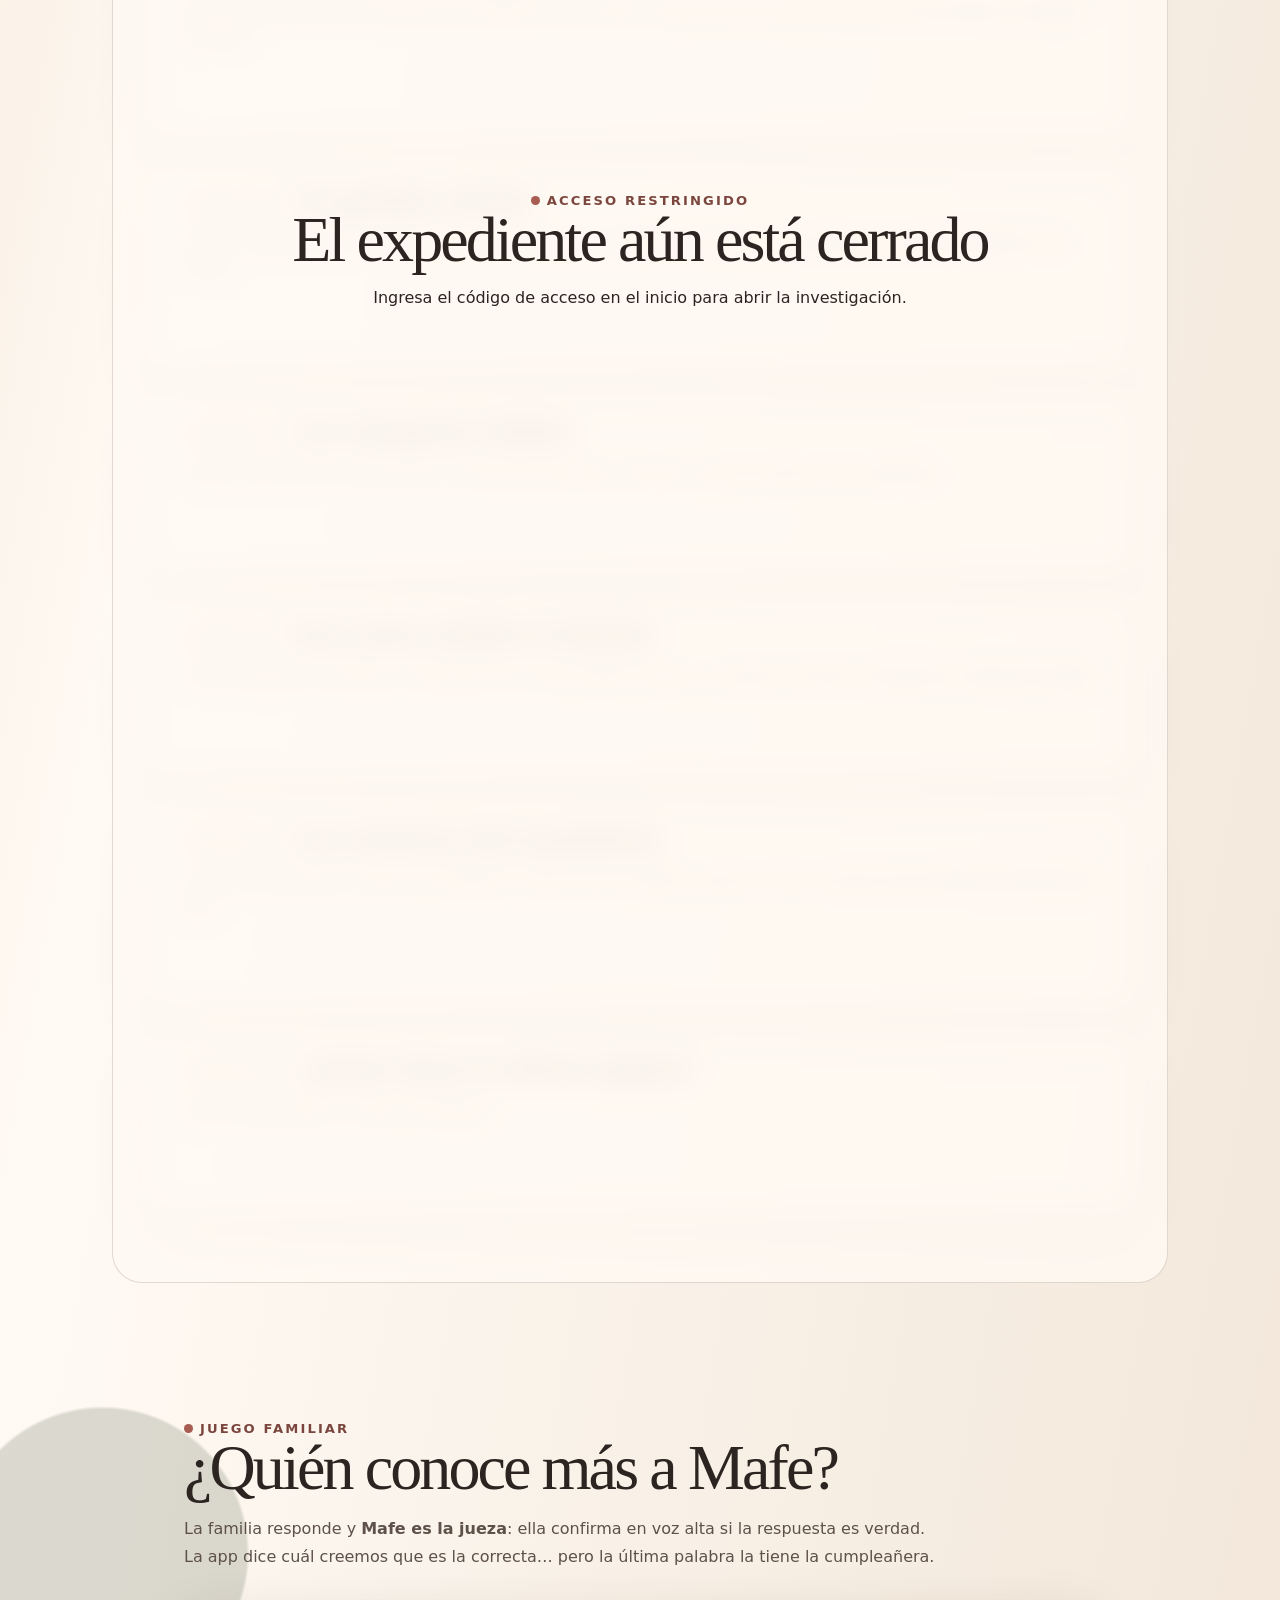
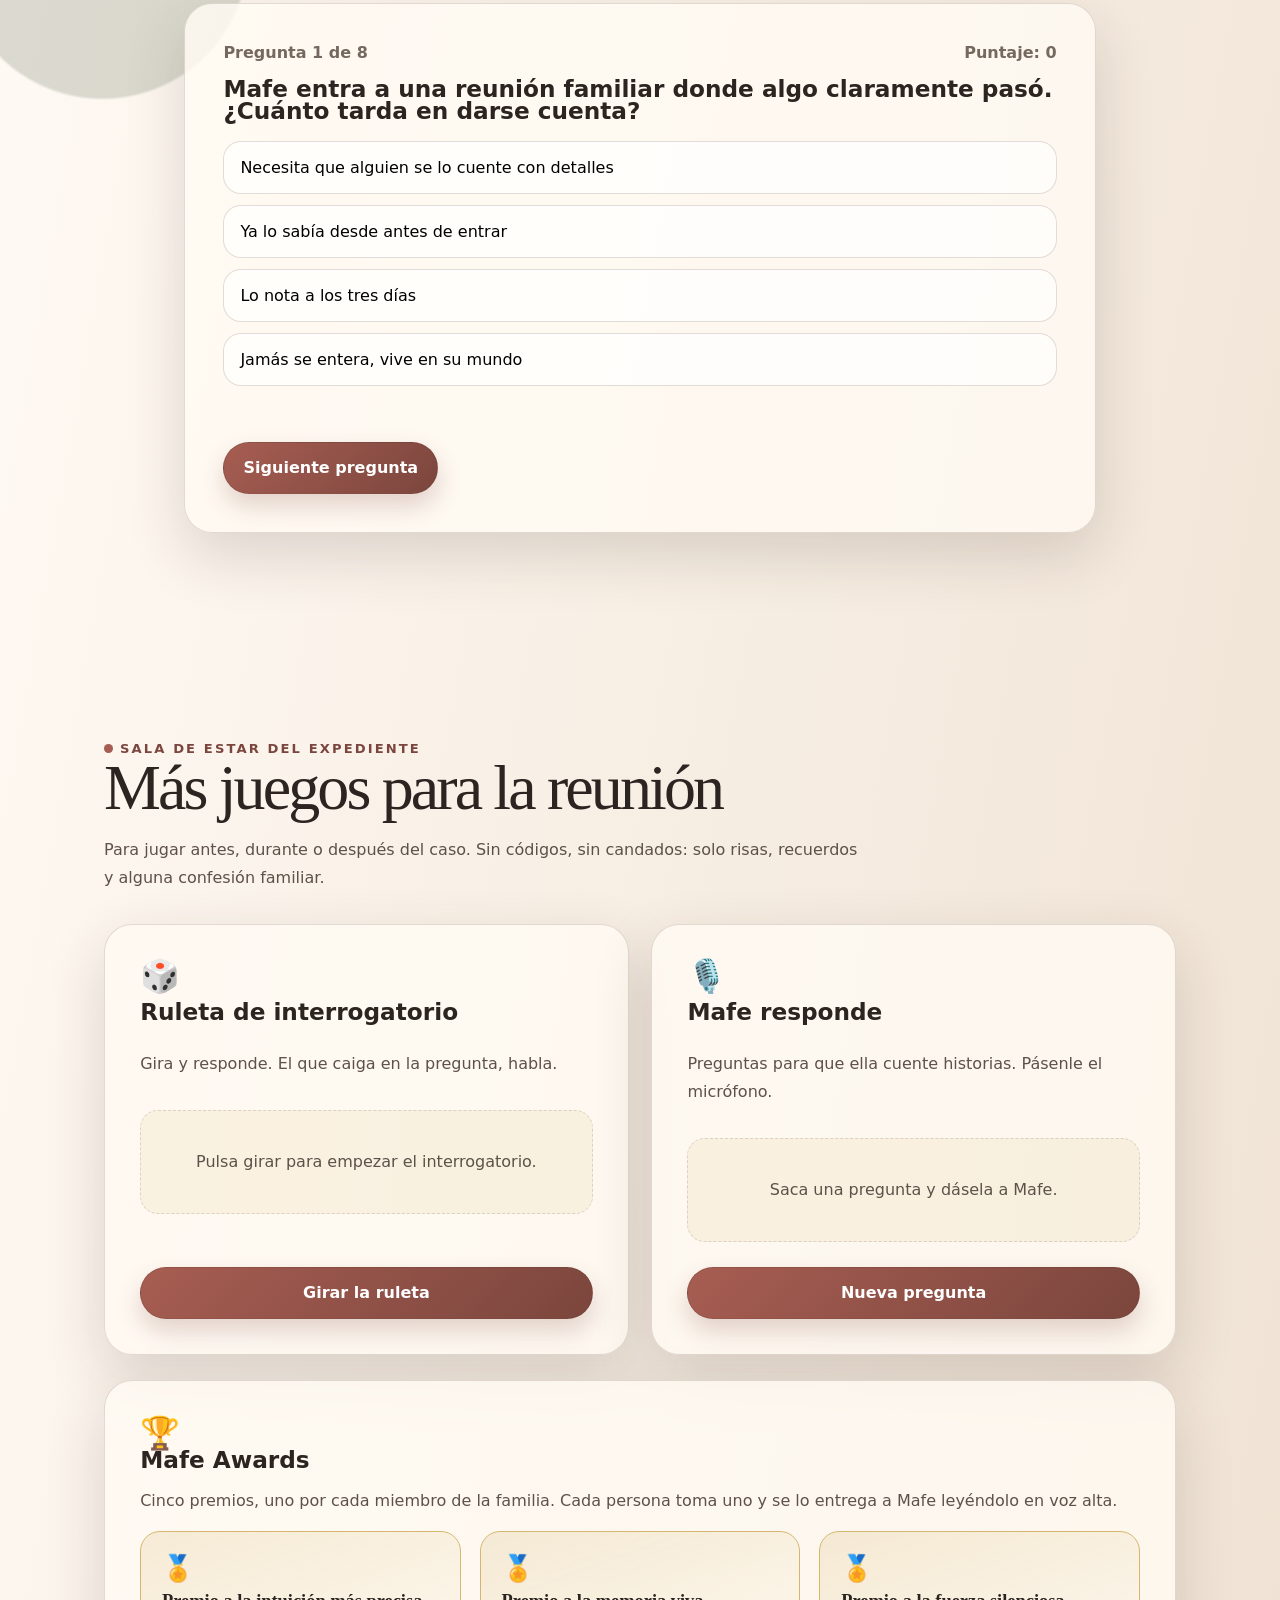
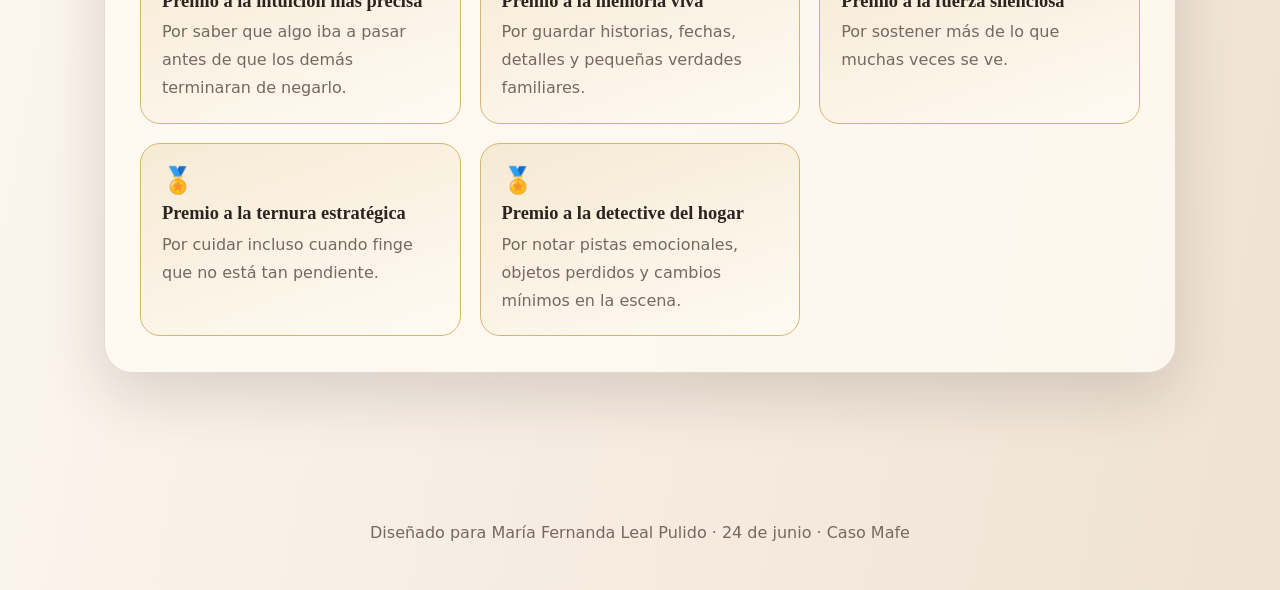
==== commit a36ec98c: "@ Mafe Awards: 5 premios, uno por miembro de la familia Reduce a 5 premios (uno por persona) y actua" ====
--- a/index.html
+++ b/index.html
@@ -289,7 +289,7 @@
       <article class="panel awards-panel reveal" data-mini="awards">
         <span class="mini-icon" aria-hidden="true">🏆</span>
         <h3>Mafe Awards</h3>
-        <p>Premios para leer en voz alta durante la celebración.</p>
+        <p>Cinco premios, uno por cada miembro de la familia. Cada persona toma uno y se lo entrega a Mafe leyéndolo en voz alta.</p>
         <div class="awards-grid" data-awards-grid></div>
       </article>
     </section>
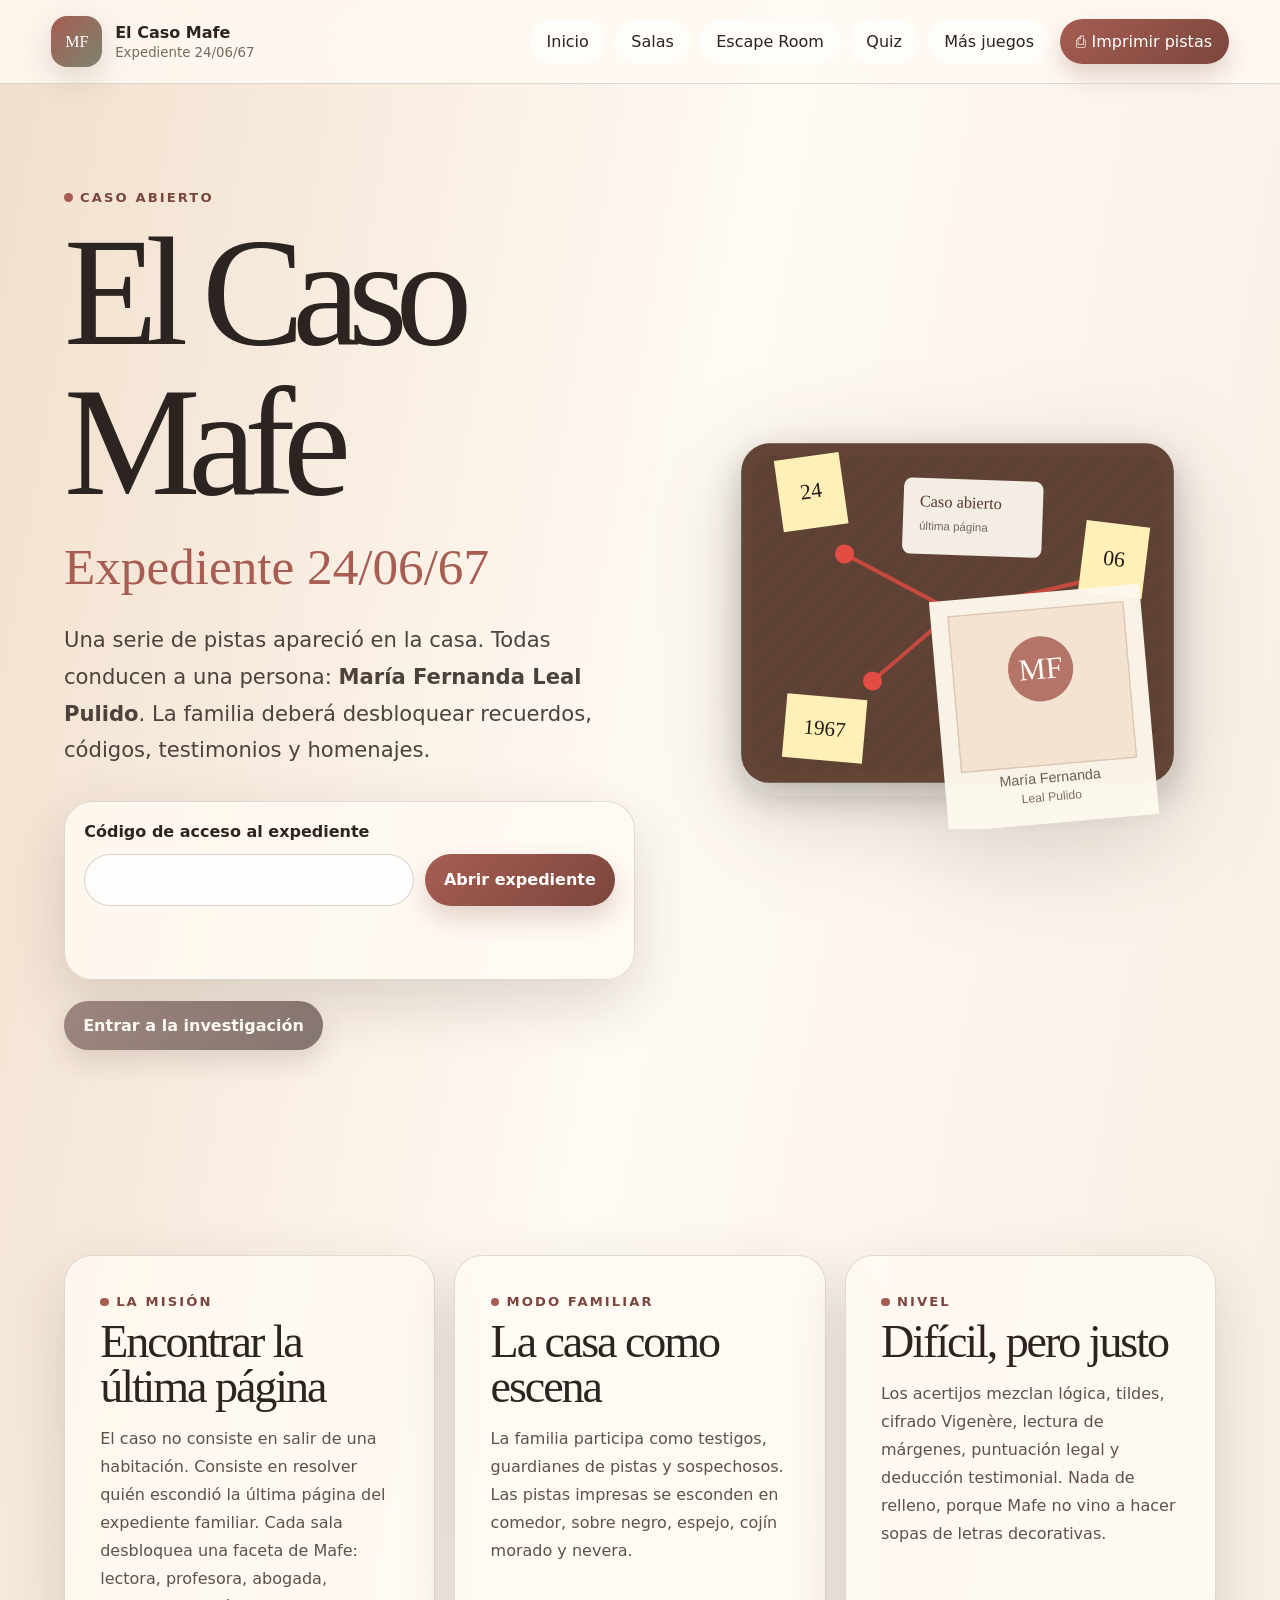
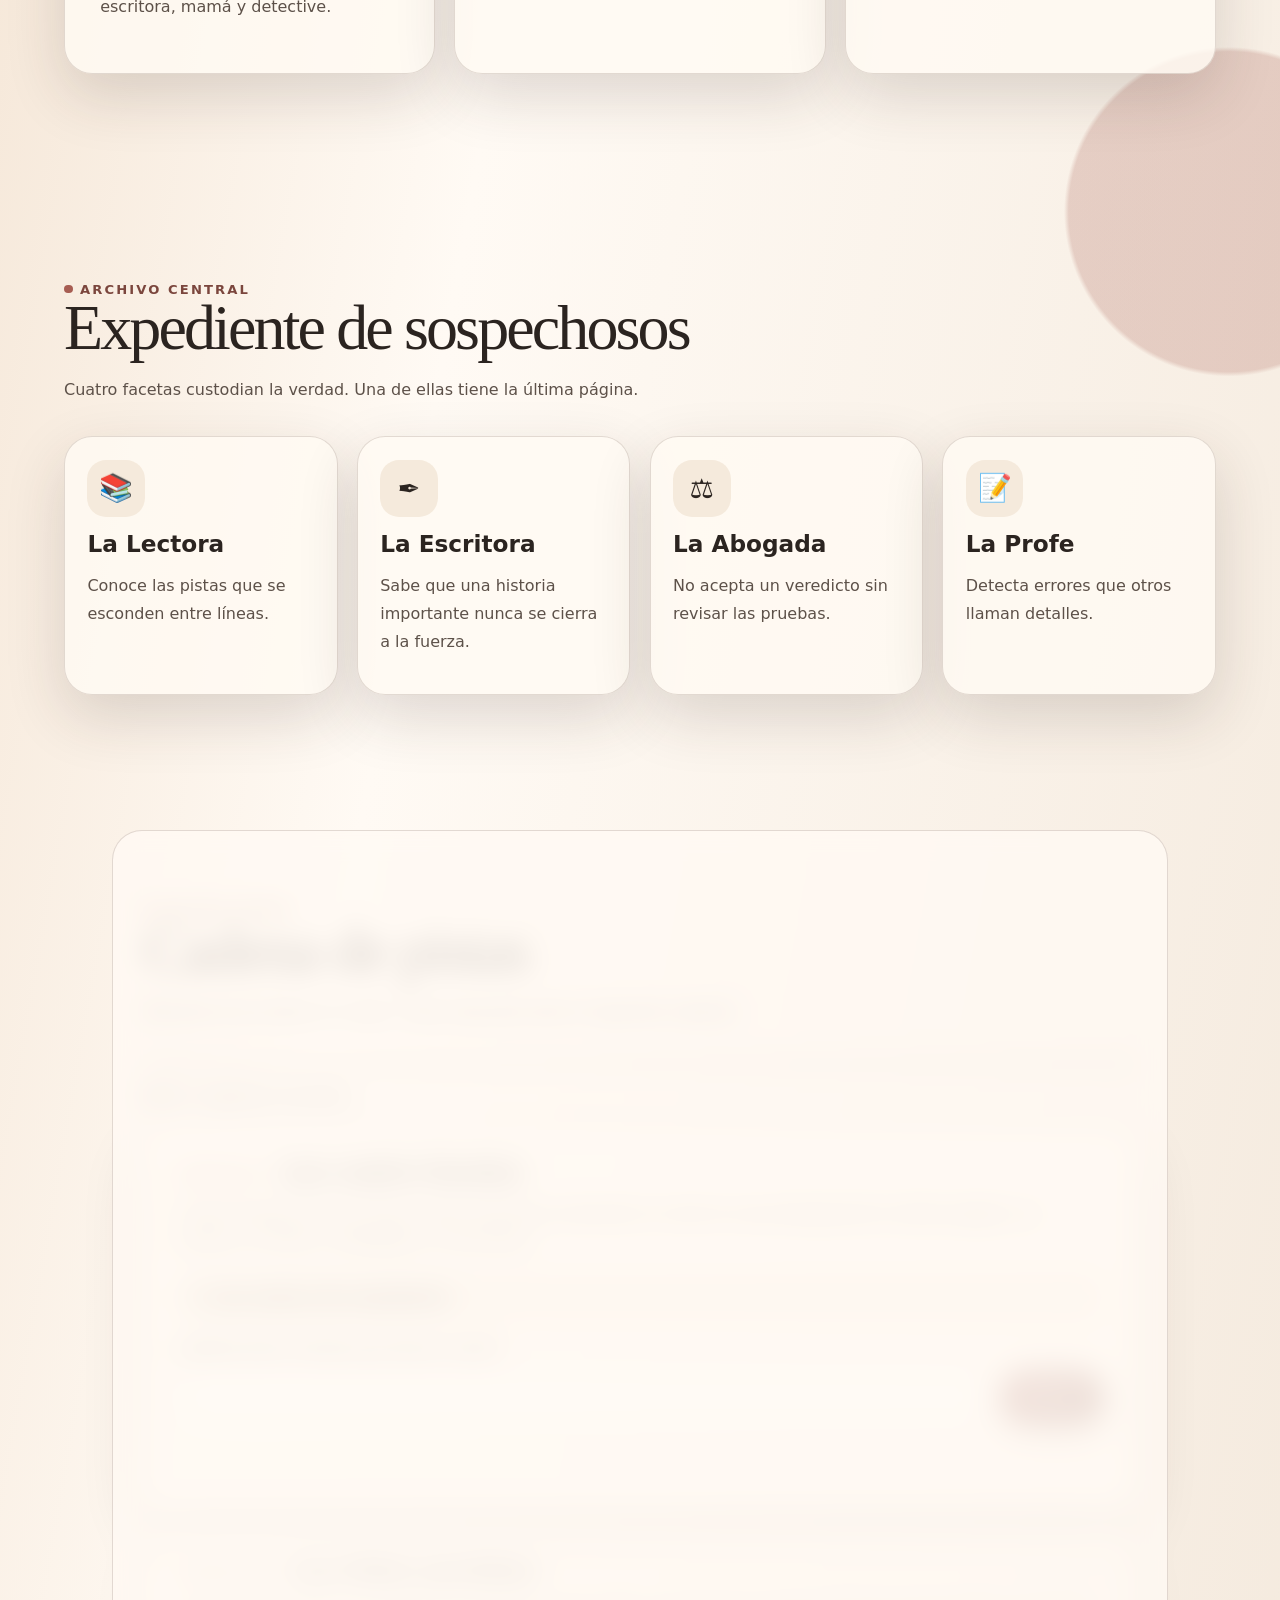
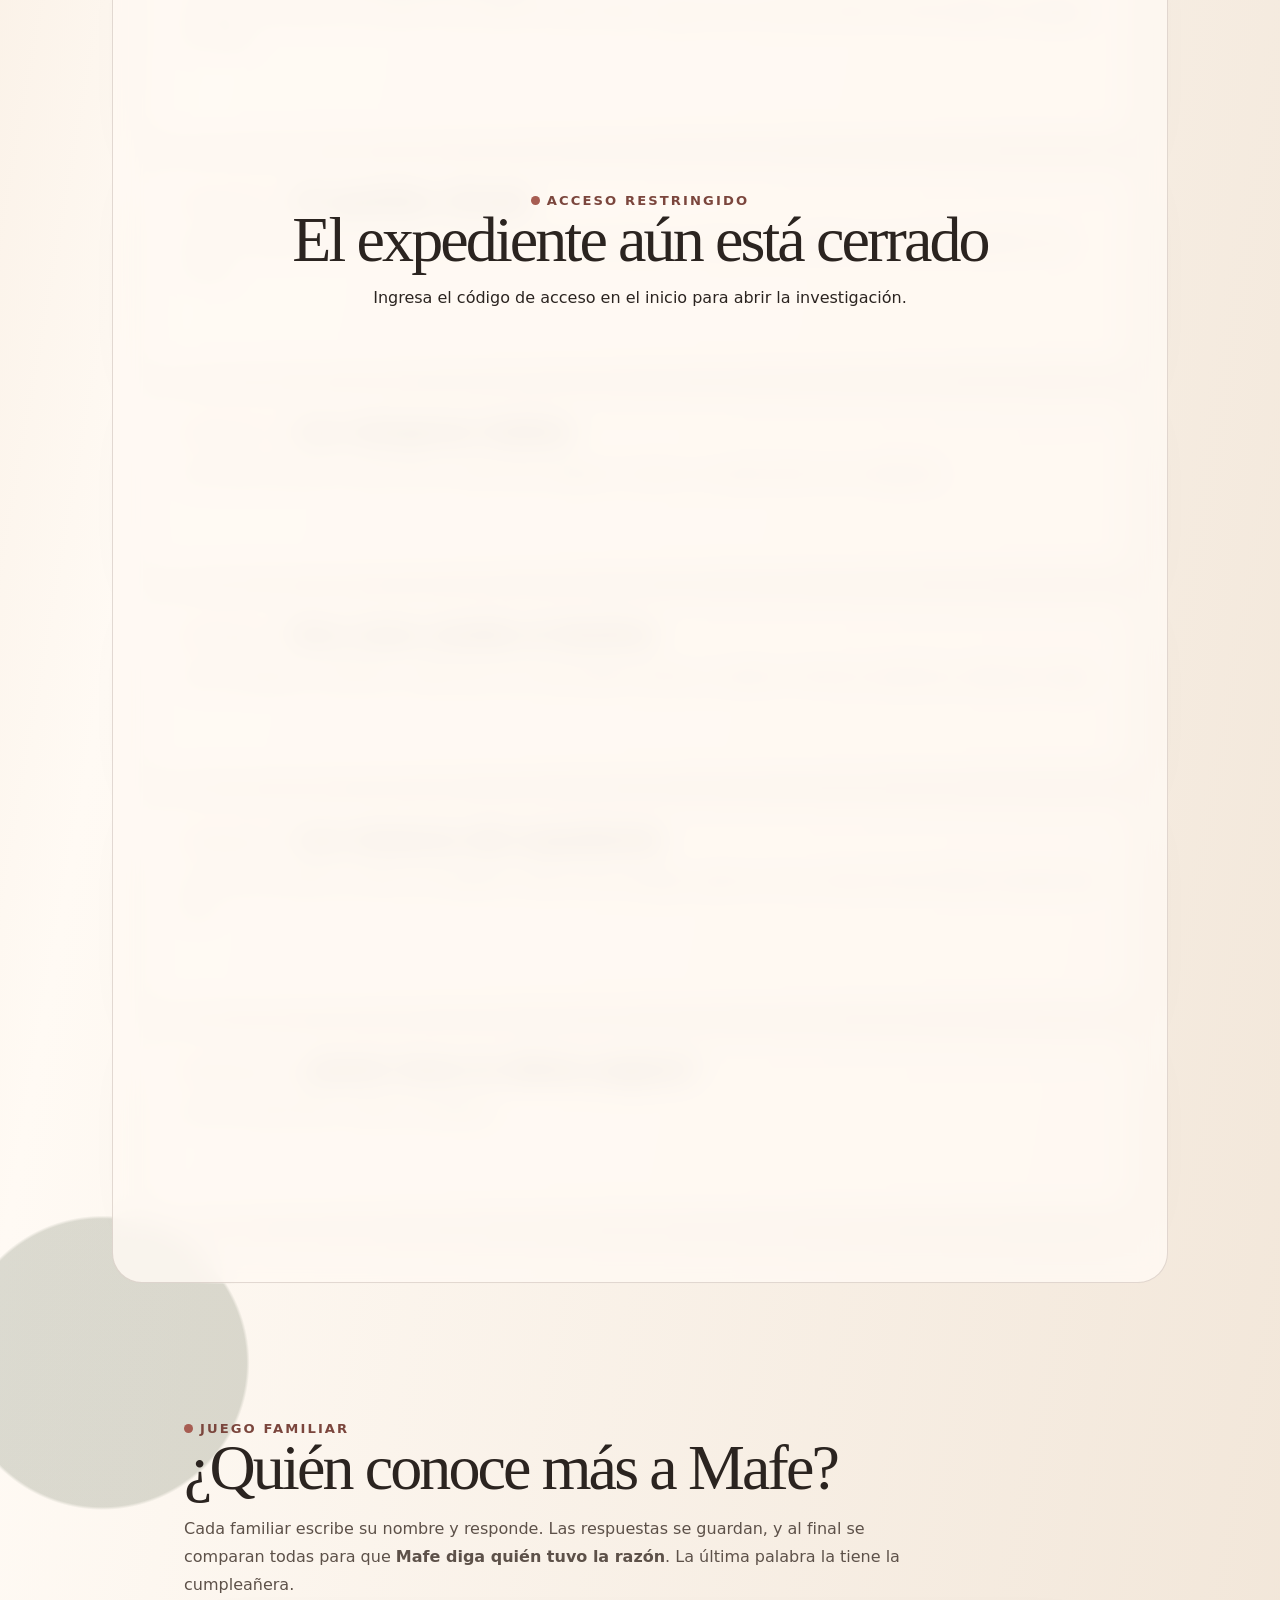
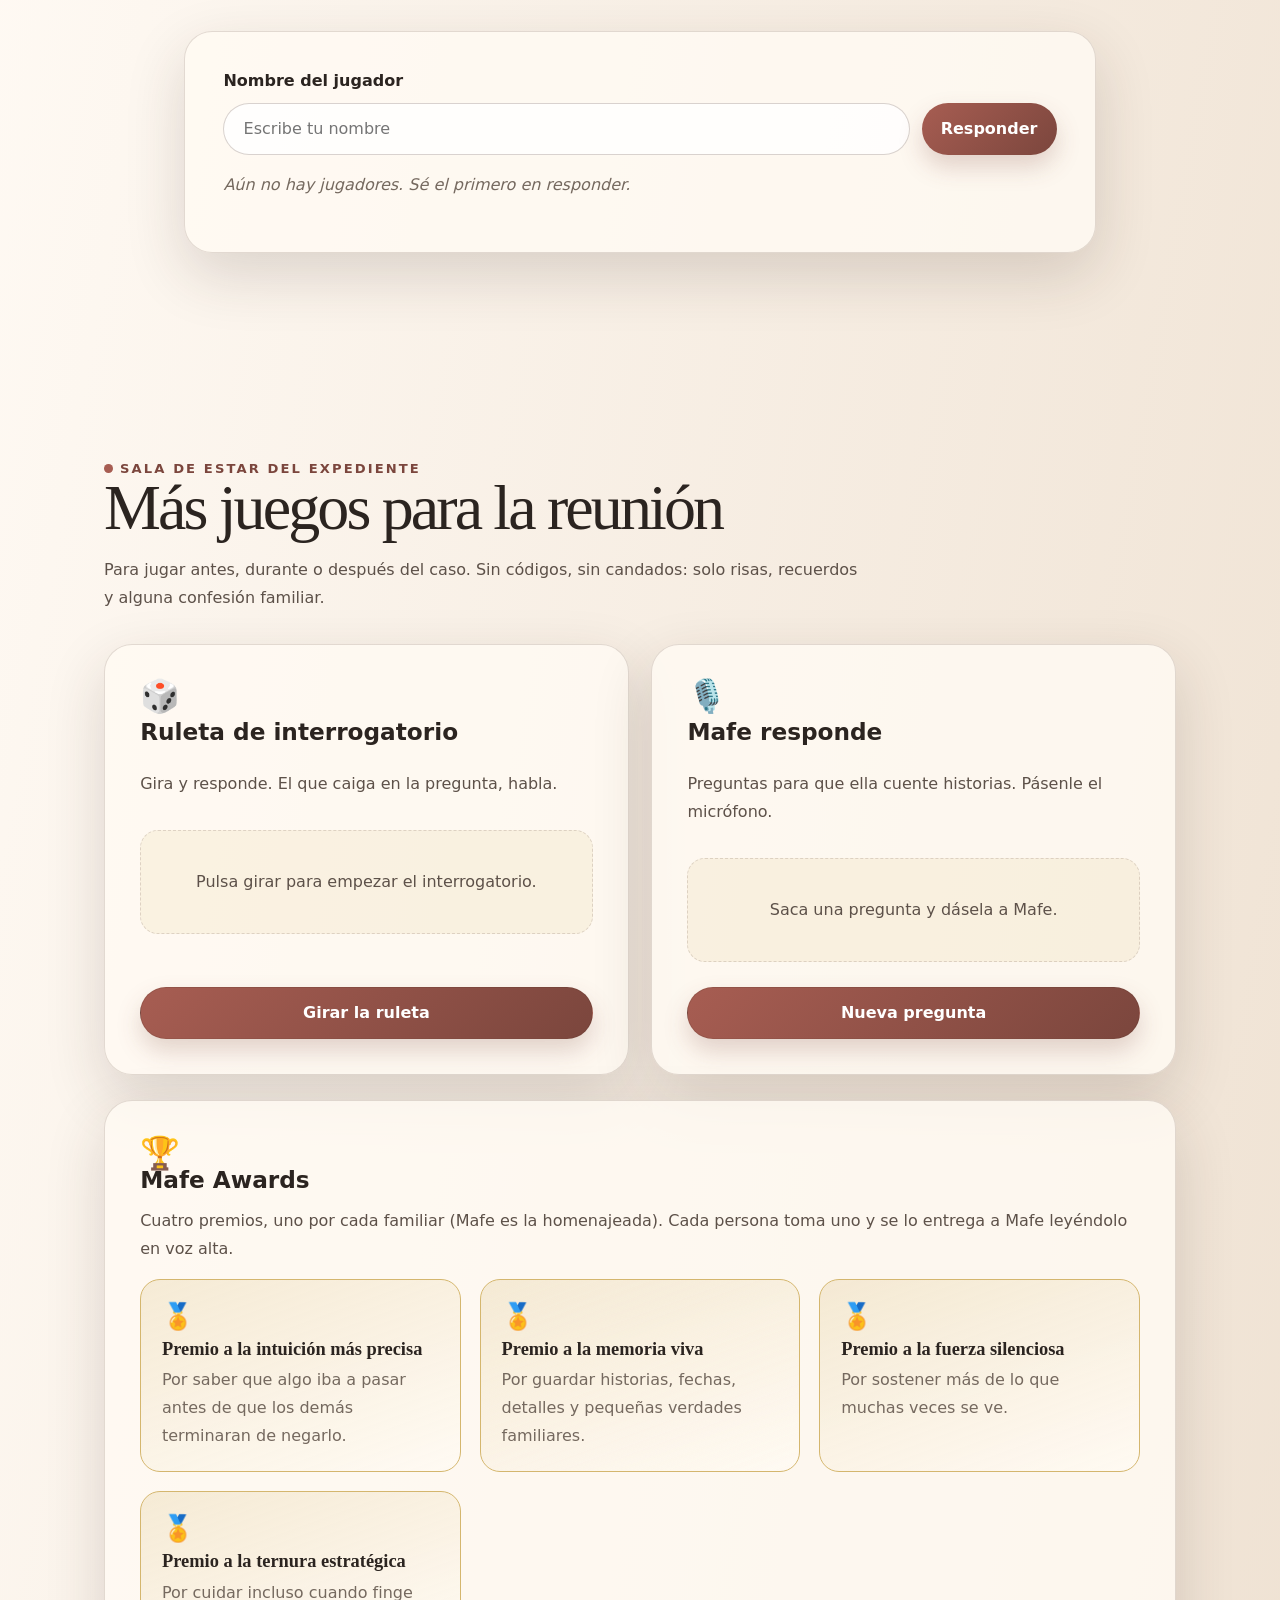
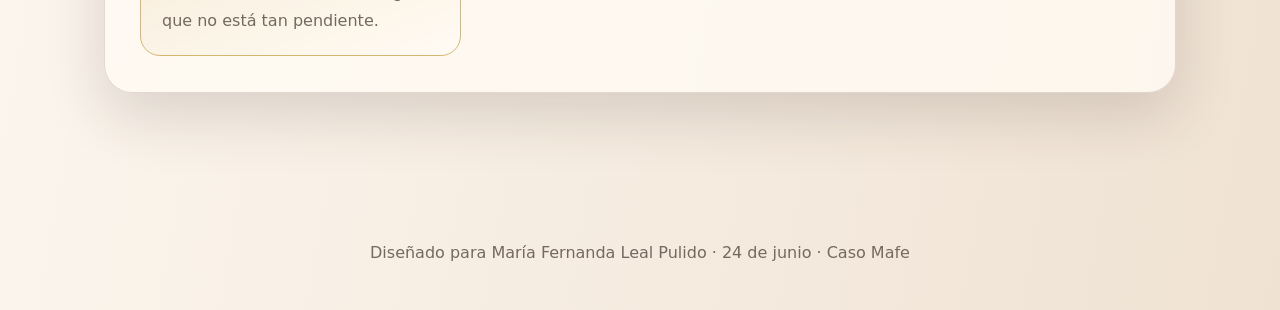
==== commit 3484d266: "@ Quiz multijugador con localStorage y Awards a 4 - Quiz: cada familiar responde con su nombre; las " ====
--- a/index.html
+++ b/index.html
@@ -243,17 +243,43 @@
       <div class="section-head reveal">
         <span class="eyebrow">Juego familiar</span>
         <h2>¿Quién conoce más a Mafe?</h2>
-        <p>La familia responde y <strong>Mafe es la jueza</strong>: ella confirma en voz alta si la respuesta es verdad. La app dice cuál creemos que es la correcta… pero la última palabra la tiene la cumpleañera.</p>
+        <p>Cada familiar escribe su nombre y responde. Las respuestas se guardan, y al final se comparan todas para que <strong>Mafe diga quién tuvo la razón</strong>. La última palabra la tiene la cumpleañera.</p>
       </div>
       <div class="quiz-card reveal" data-quiz>
-        <div class="quiz-topline">
-          <span data-quiz-step>Pregunta 1 de 7</span>
-          <span>Puntaje: <strong data-quiz-score>0</strong></span>
-        </div>
-        <h3 data-quiz-question></h3>
-        <div class="quiz-options" data-quiz-options></div>
-        <p class="feedback" data-quiz-feedback aria-live="polite"></p>
-        <button class="secondary-button" type="button" data-quiz-next>Siguiente pregunta</button>
+        <!-- Pantalla: registrar jugador -->
+        <div data-quiz-screen="setup">
+          <label for="quiz-player"><strong>Nombre del jugador</strong></label>
+          <div class="input-row">
+            <input id="quiz-player" autocomplete="off" maxlength="24" placeholder="Escribe tu nombre">
+            <button type="button" data-quiz-start>Responder</button>
+          </div>
+          <div class="quiz-roster" data-quiz-roster></div>
+          <div class="quiz-setup-actions">
+            <button class="secondary-button" type="button" data-quiz-compare hidden>Comparar respuestas</button>
+          </div>
+        </div>
+
+        <!-- Pantalla: respondiendo -->
+        <div data-quiz-screen="playing" hidden>
+          <div class="quiz-topline">
+            <span data-quiz-step></span>
+            <span data-quiz-player-label></span>
+          </div>
+          <h3 data-quiz-question></h3>
+          <div class="quiz-options" data-quiz-options></div>
+          <button class="secondary-button" type="button" data-quiz-next disabled>Siguiente</button>
+        </div>
+
+        <!-- Pantalla: comparar -->
+        <div data-quiz-screen="compare" hidden>
+          <h3>Comparen las respuestas</h3>
+          <p>Mafe lee cada pregunta y declara, en voz alta, quién acertó. La 💡 es solo una sugerencia de la app.</p>
+          <div class="quiz-compare" data-quiz-compare-body></div>
+          <div class="quiz-setup-actions">
+            <button class="secondary-button" type="button" data-quiz-back>Volver a jugadores</button>
+            <button class="ghost-button" type="button" data-quiz-reset-all>Borrar todo</button>
+          </div>
+        </div>
       </div>
     </section>
 
@@ -289,7 +315,7 @@
       <article class="panel awards-panel reveal" data-mini="awards">
         <span class="mini-icon" aria-hidden="true">🏆</span>
         <h3>Mafe Awards</h3>
-        <p>Cinco premios, uno por cada miembro de la familia. Cada persona toma uno y se lo entrega a Mafe leyéndolo en voz alta.</p>
+        <p>Cuatro premios, uno por cada familiar (Mafe es la homenajeada). Cada persona toma uno y se lo entrega a Mafe leyéndolo en voz alta.</p>
         <div class="awards-grid" data-awards-grid></div>
       </article>
     </section>
--- a/css/styles.css
+++ b/css/styles.css
@@ -334,3 +334,63 @@
 .award-card h4 { margin: .5rem 0 .4rem; font-family: var(--serif); font-size: 1.15rem; }
 .award-card p { margin: 0; color: var(--muted); }
 .award-medal { font-size: 1.6rem; }
+
+/* ----------------------------------------------------------
+   Quiz multijugador
+---------------------------------------------------------- */
+.ghost-button {
+  border: 1px solid var(--clay);
+  background: transparent;
+  color: var(--clay-dark);
+  padding: .8rem 1.05rem;
+  border-radius: 999px;
+  font-weight: 700;
+}
+.ghost-button:hover { background: rgba(167, 93, 82, .1); }
+
+.quiz-setup-actions { display: flex; flex-wrap: wrap; gap: .7rem; margin-top: 1.2rem; }
+.quiz-roster { margin-top: 1.3rem; }
+.quiz-roster-empty { color: var(--muted); font-style: italic; margin: 0; }
+.quiz-roster-title { font-weight: 700; margin: 0 0 .5rem; }
+.quiz-roster-list { list-style: none; padding: 0; margin: 0; display: grid; gap: .5rem; }
+.quiz-roster-list li {
+  display: flex;
+  align-items: center;
+  justify-content: space-between;
+  gap: .6rem;
+  padding: .6rem .9rem;
+  border-radius: 14px;
+  background: rgba(255, 255, 255, .7);
+  border: 1px solid var(--line);
+  font-weight: 600;
+}
+.quiz-remove {
+  border: 0;
+  background: transparent;
+  color: var(--clay);
+  font-size: 1rem;
+  line-height: 1;
+  padding: .2rem .4rem;
+  border-radius: 8px;
+}
+.quiz-remove:hover { background: rgba(167, 93, 82, .12); }
+
+.quiz-options button.chosen {
+  border-color: var(--clay);
+  background: rgba(167, 93, 82, .14);
+  font-weight: 700;
+}
+[data-quiz-player-label] { color: var(--clay-dark); font-weight: 700; }
+
+.quiz-compare { display: grid; gap: 1rem; margin: 1rem 0; }
+.quiz-compare-card {
+  padding: 1.1rem 1.3rem;
+  border-radius: 18px;
+  background: rgba(255, 250, 243, .9);
+  border: 1px solid var(--line);
+}
+.quiz-compare-card h4 { margin: 0 0 .6rem; font-size: 1.05rem; }
+.quiz-compare-card ul { list-style: none; padding: 0; margin: 0 0 .6rem; display: grid; gap: .35rem; }
+.quiz-compare-card li { padding: .2rem 0; }
+.quiz-tip { font-size: .9rem; }
+.quiz-suggestion { margin: 0; color: var(--muted); font-size: .9rem; font-style: italic; }
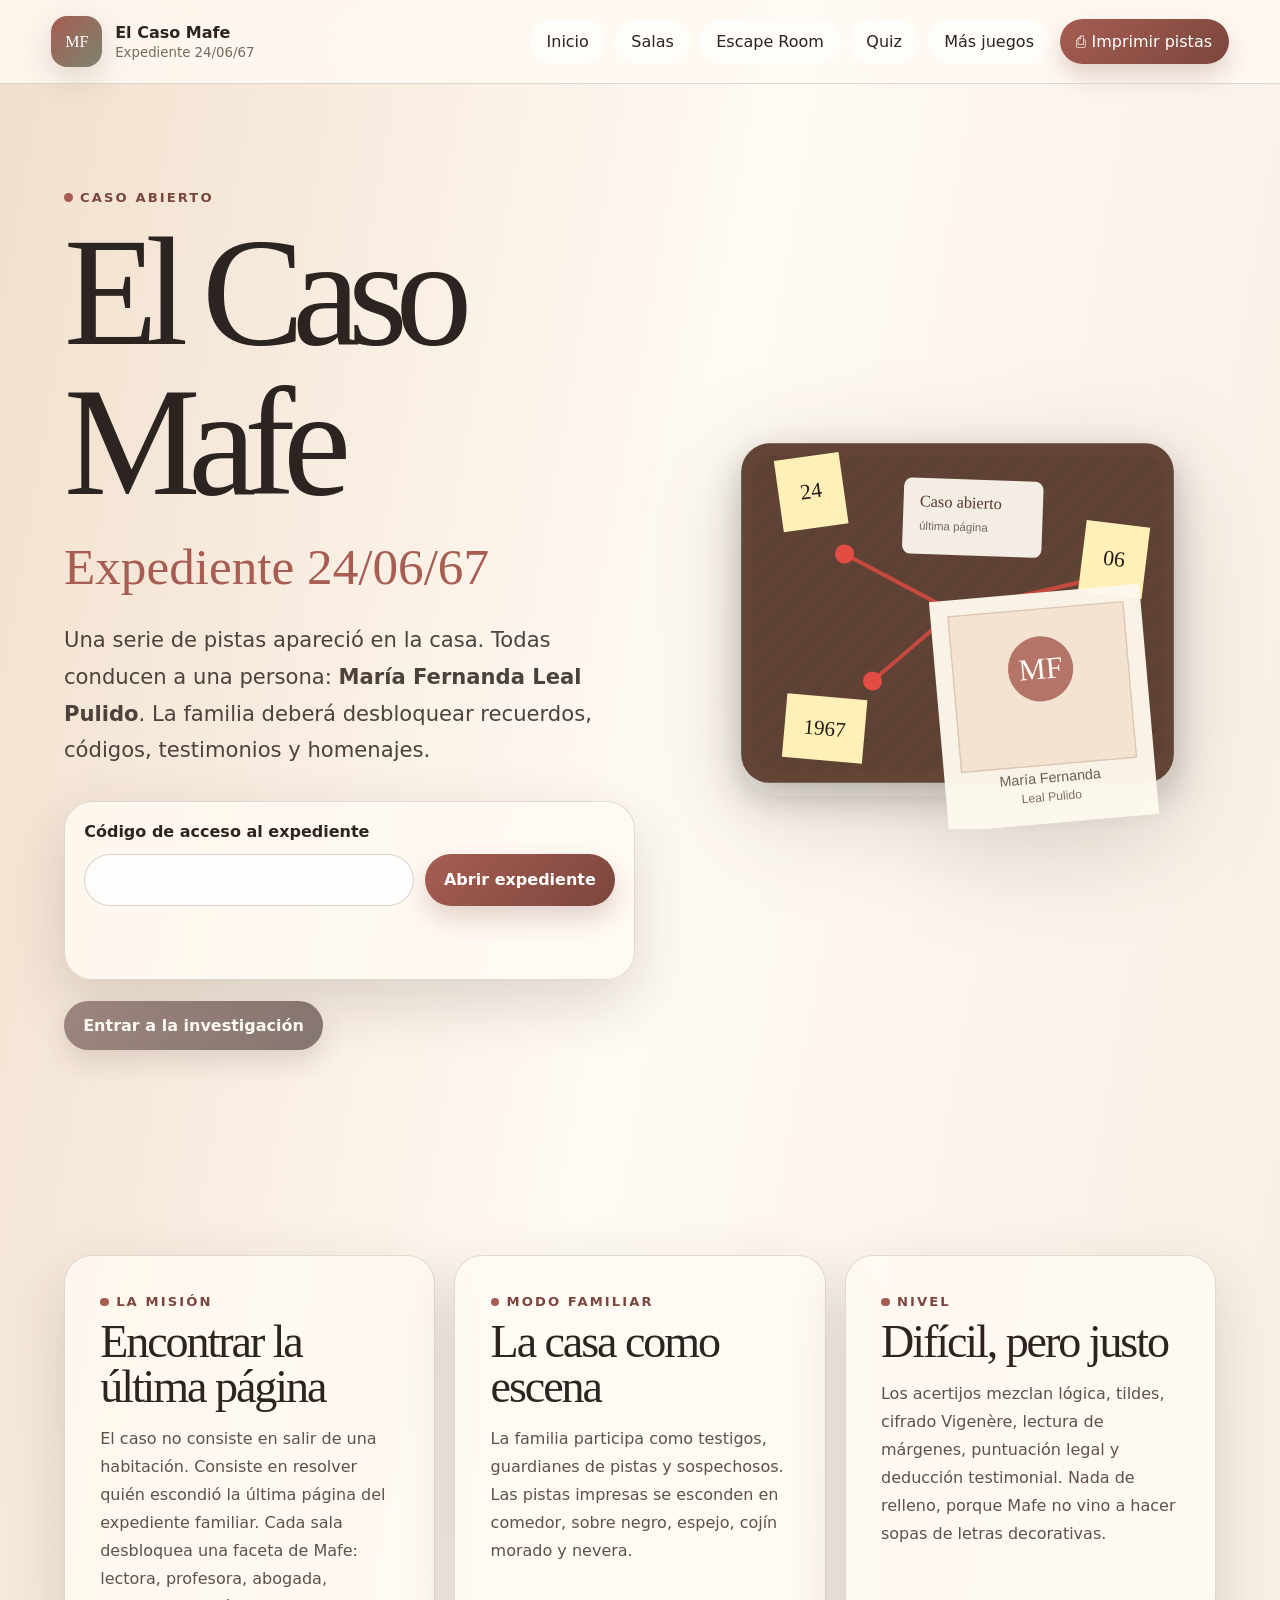
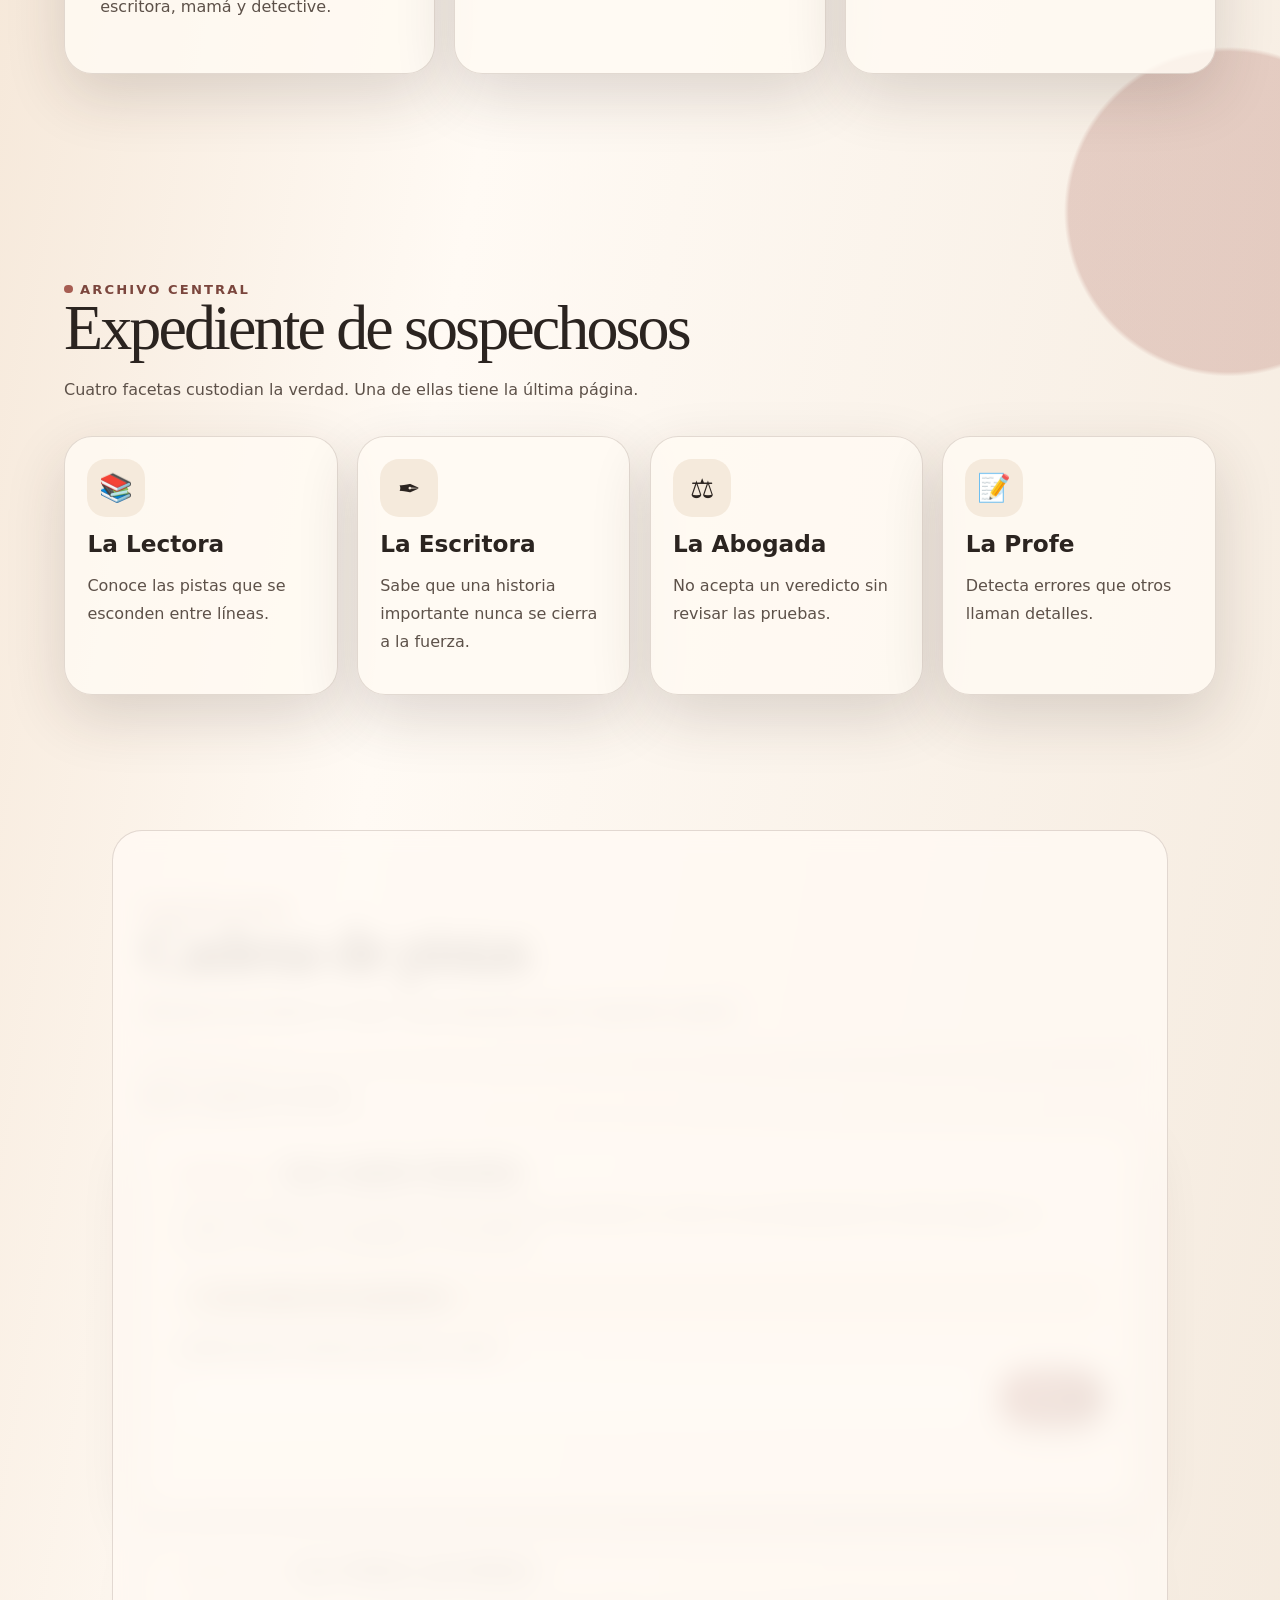
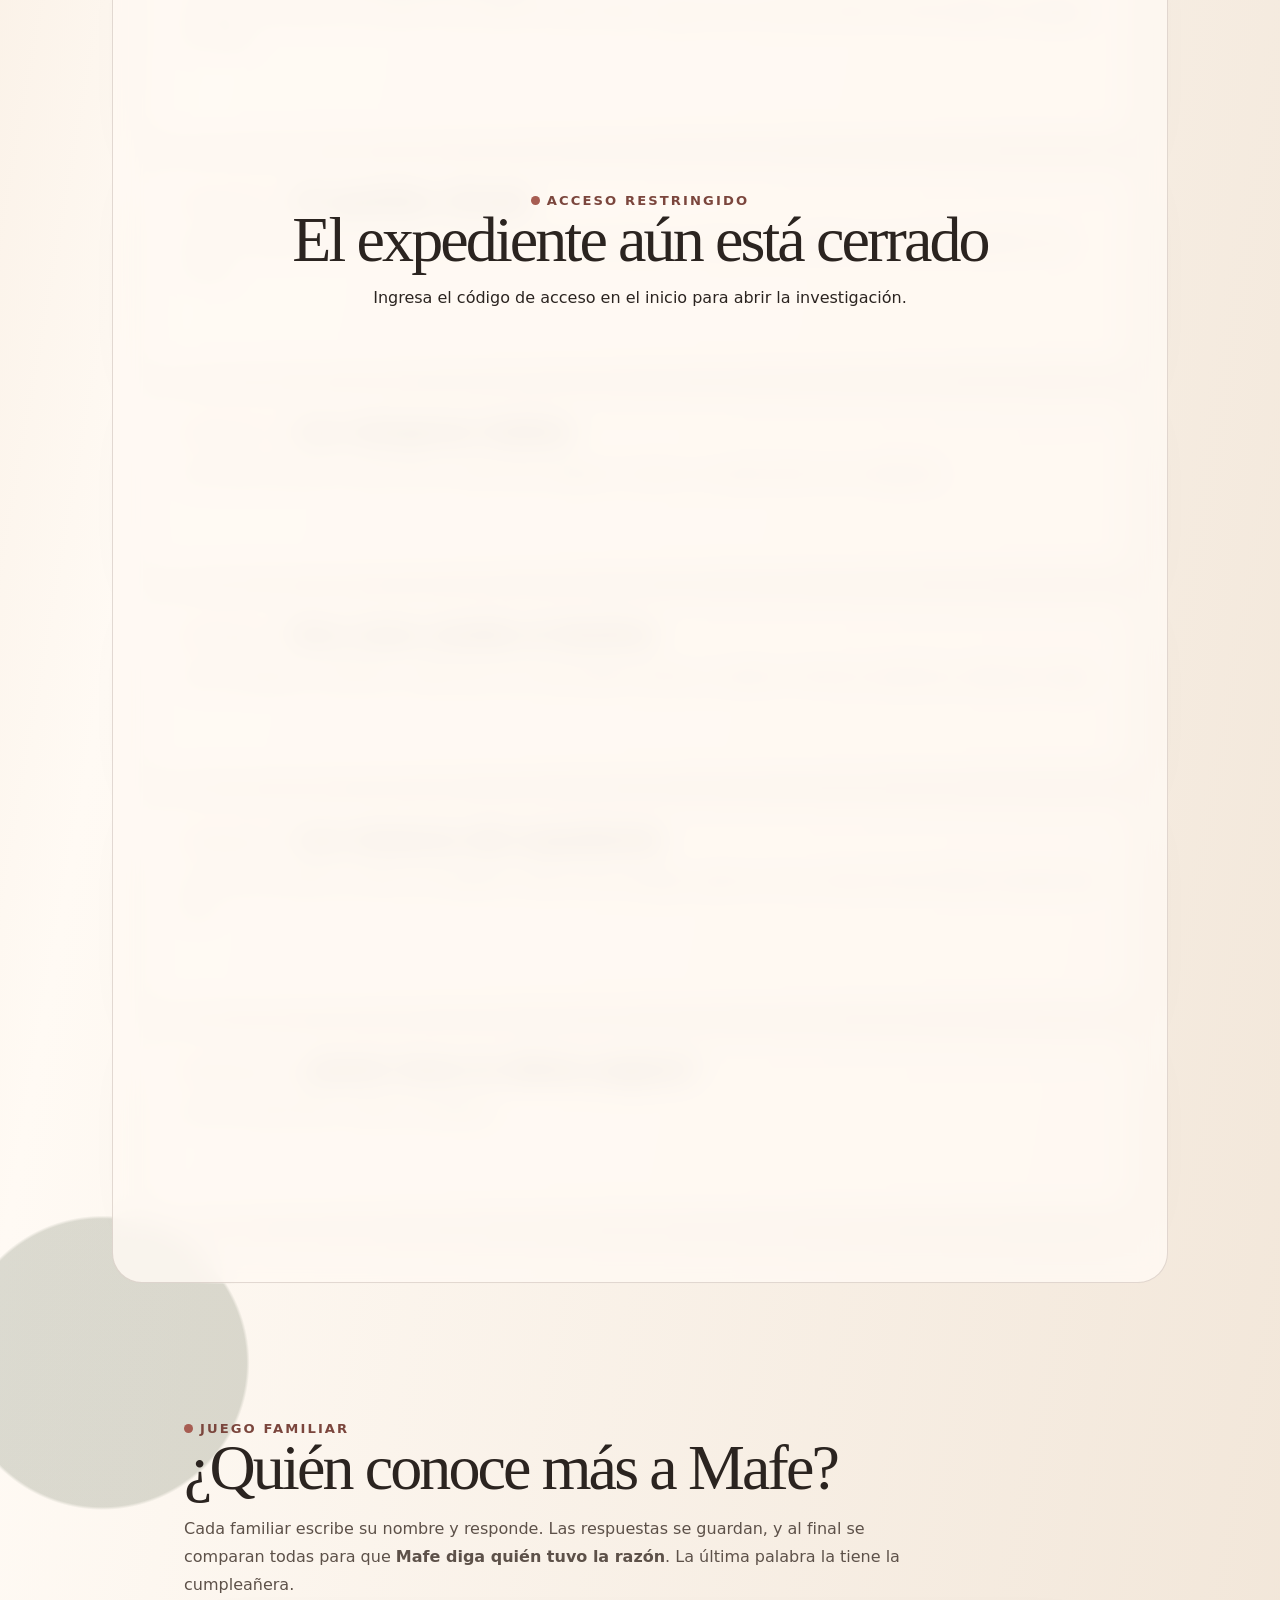
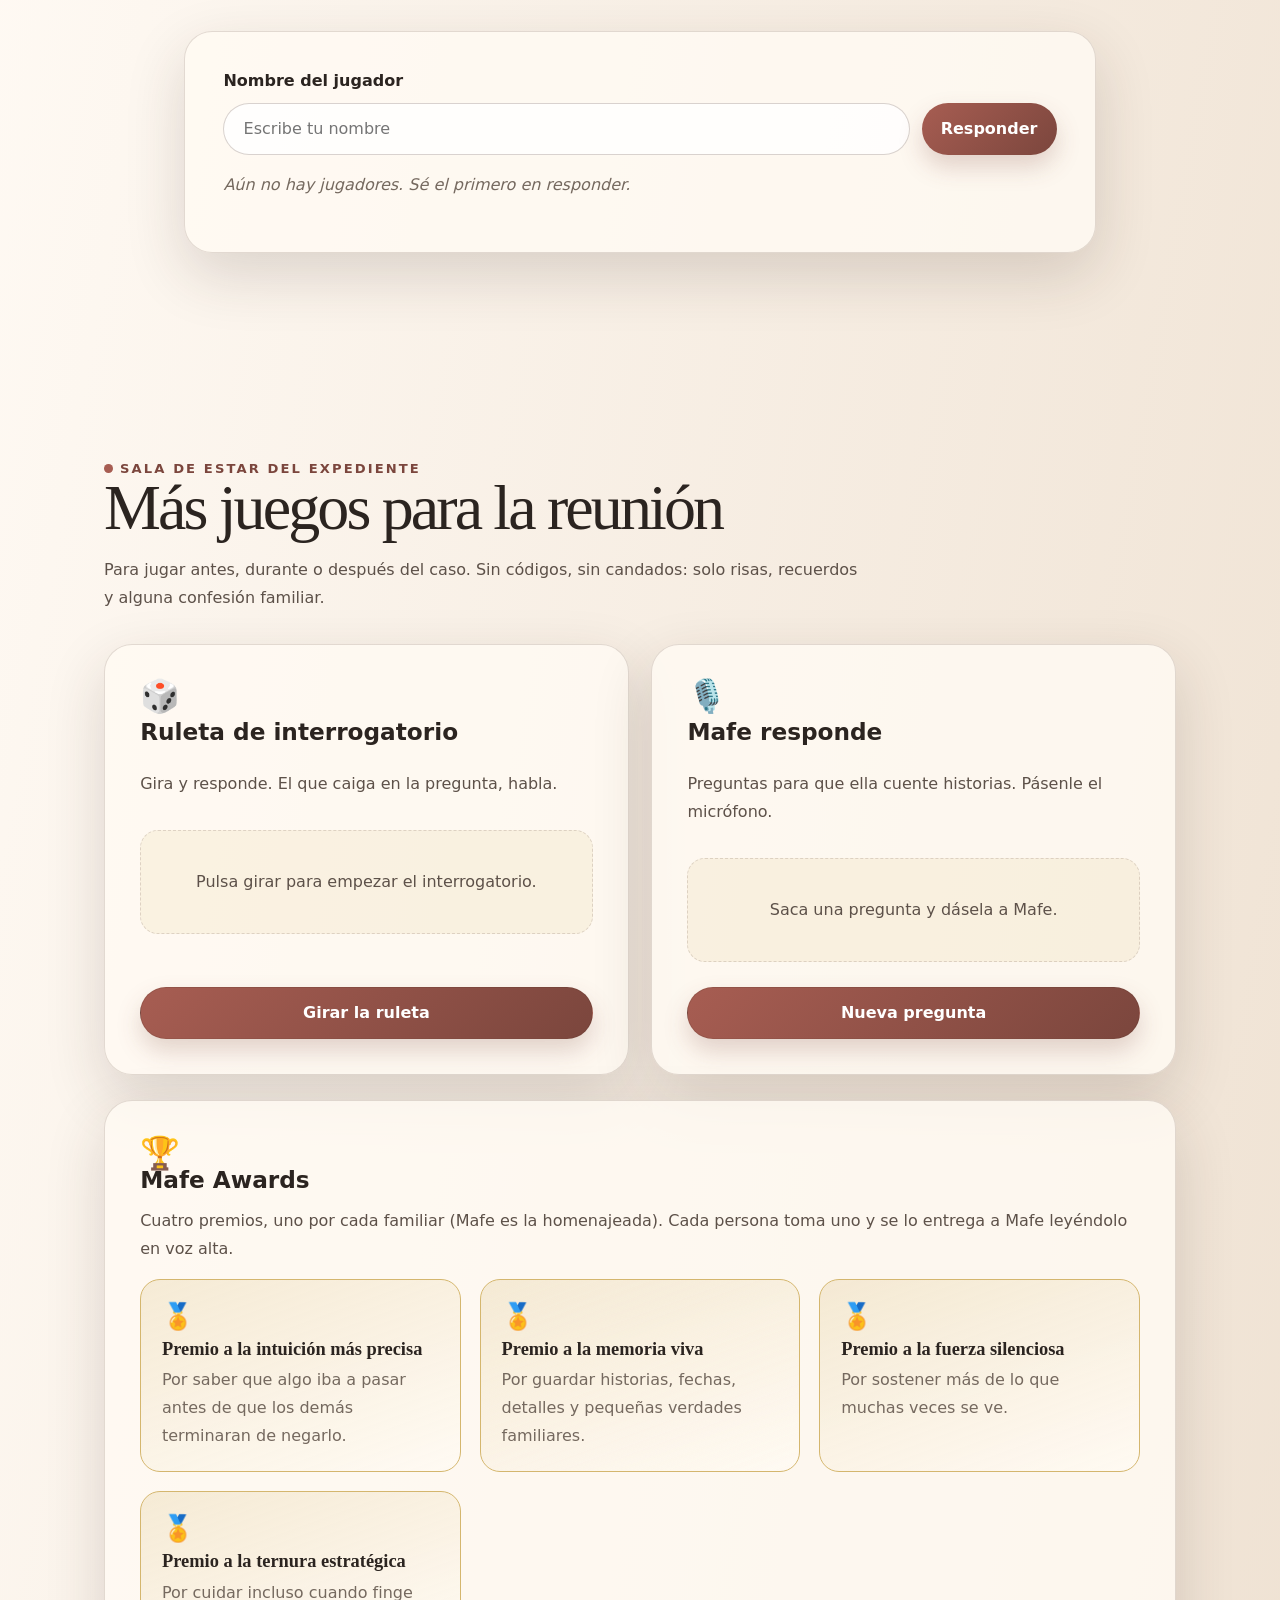
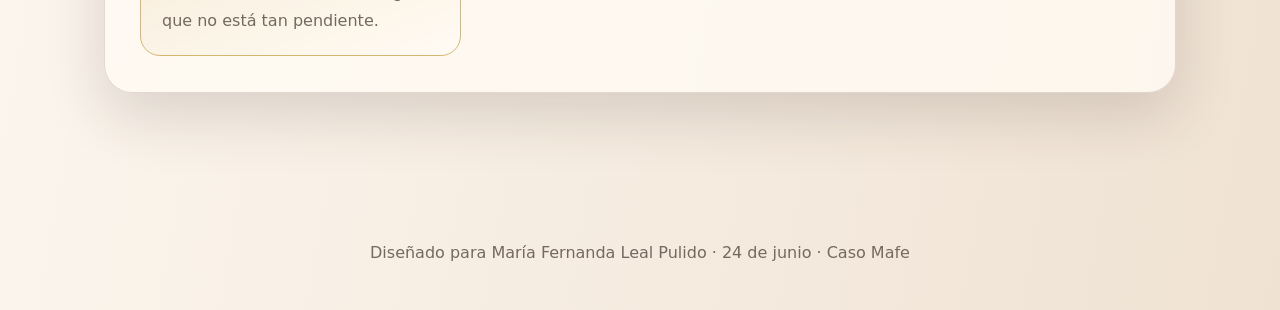
==== commit 5aac8880: "@ Quiz: respuestas escritas y 10 preguntas interesantes - Cambia el quiz de opcion multiple a texto " ====
--- a/index.html
+++ b/index.html
@@ -266,7 +266,7 @@
             <span data-quiz-player-label></span>
           </div>
           <h3 data-quiz-question></h3>
-          <div class="quiz-options" data-quiz-options></div>
+          <textarea class="quiz-answer-input" data-quiz-answer rows="3" maxlength="280" placeholder="Escribe aquí tu respuesta…"></textarea>
           <button class="secondary-button" type="button" data-quiz-next disabled>Siguiente</button>
         </div>
 
--- a/css/styles.css
+++ b/css/styles.css
@@ -224,17 +224,6 @@
 .quiz { max-width: 1040px; margin: 0 auto; }
 .quiz-card { padding: clamp(1.3rem, 4vw, 2.4rem); }
 .quiz-topline { display: flex; justify-content: space-between; gap: 1rem; color: var(--muted); font-weight: 800; margin-bottom: 1rem; }
-.quiz-options { display: grid; gap: .7rem; margin: 1.1rem 0; }
-.quiz-options button {
-  width: 100%;
-  border: 1px solid var(--line);
-  border-radius: 18px;
-  background: rgba(255,255,255,.67);
-  padding: 1rem;
-  text-align: left;
-}
-.quiz-options button.correct { border-color: rgba(62,111,70,.45); background: rgba(62,111,70,.12); }
-.quiz-options button.wrong { border-color: rgba(156,63,54,.45); background: rgba(156,63,54,.11); }
 
 .final-section { max-width: 1060px; margin: 0 auto; }
 .final-card { padding: clamp(1.5rem, 5vw, 3rem); text-align: center; }
@@ -375,12 +364,26 @@
 }
 .quiz-remove:hover { background: rgba(167, 93, 82, .12); }
 
-.quiz-options button.chosen {
+.quiz-answer-input {
+  width: 100%;
+  margin: 1rem 0;
+  padding: 1rem 1.1rem;
+  border-radius: 16px;
+  border: 1px solid var(--line);
+  background: rgba(255, 255, 255, .8);
+  color: var(--ink);
+  font-family: var(--sans);
+  font-size: 1.05rem;
+  line-height: 1.5;
+  resize: vertical;
+}
+.quiz-answer-input:focus {
+  outline: none;
   border-color: var(--clay);
-  background: rgba(167, 93, 82, .14);
-  font-weight: 700;
+  box-shadow: 0 0 0 3px rgba(167, 93, 82, .15);
 }
 [data-quiz-player-label] { color: var(--clay-dark); font-weight: 700; }
+.quiz-compare-card li em { color: var(--muted); }
 
 .quiz-compare { display: grid; gap: 1rem; margin: 1rem 0; }
 .quiz-compare-card {
@@ -392,5 +395,3 @@
 .quiz-compare-card h4 { margin: 0 0 .6rem; font-size: 1.05rem; }
 .quiz-compare-card ul { list-style: none; padding: 0; margin: 0 0 .6rem; display: grid; gap: .35rem; }
 .quiz-compare-card li { padding: .2rem 0; }
-.quiz-tip { font-size: .9rem; }
-.quiz-suggestion { margin: 0; color: var(--muted); font-size: .9rem; font-style: italic; }
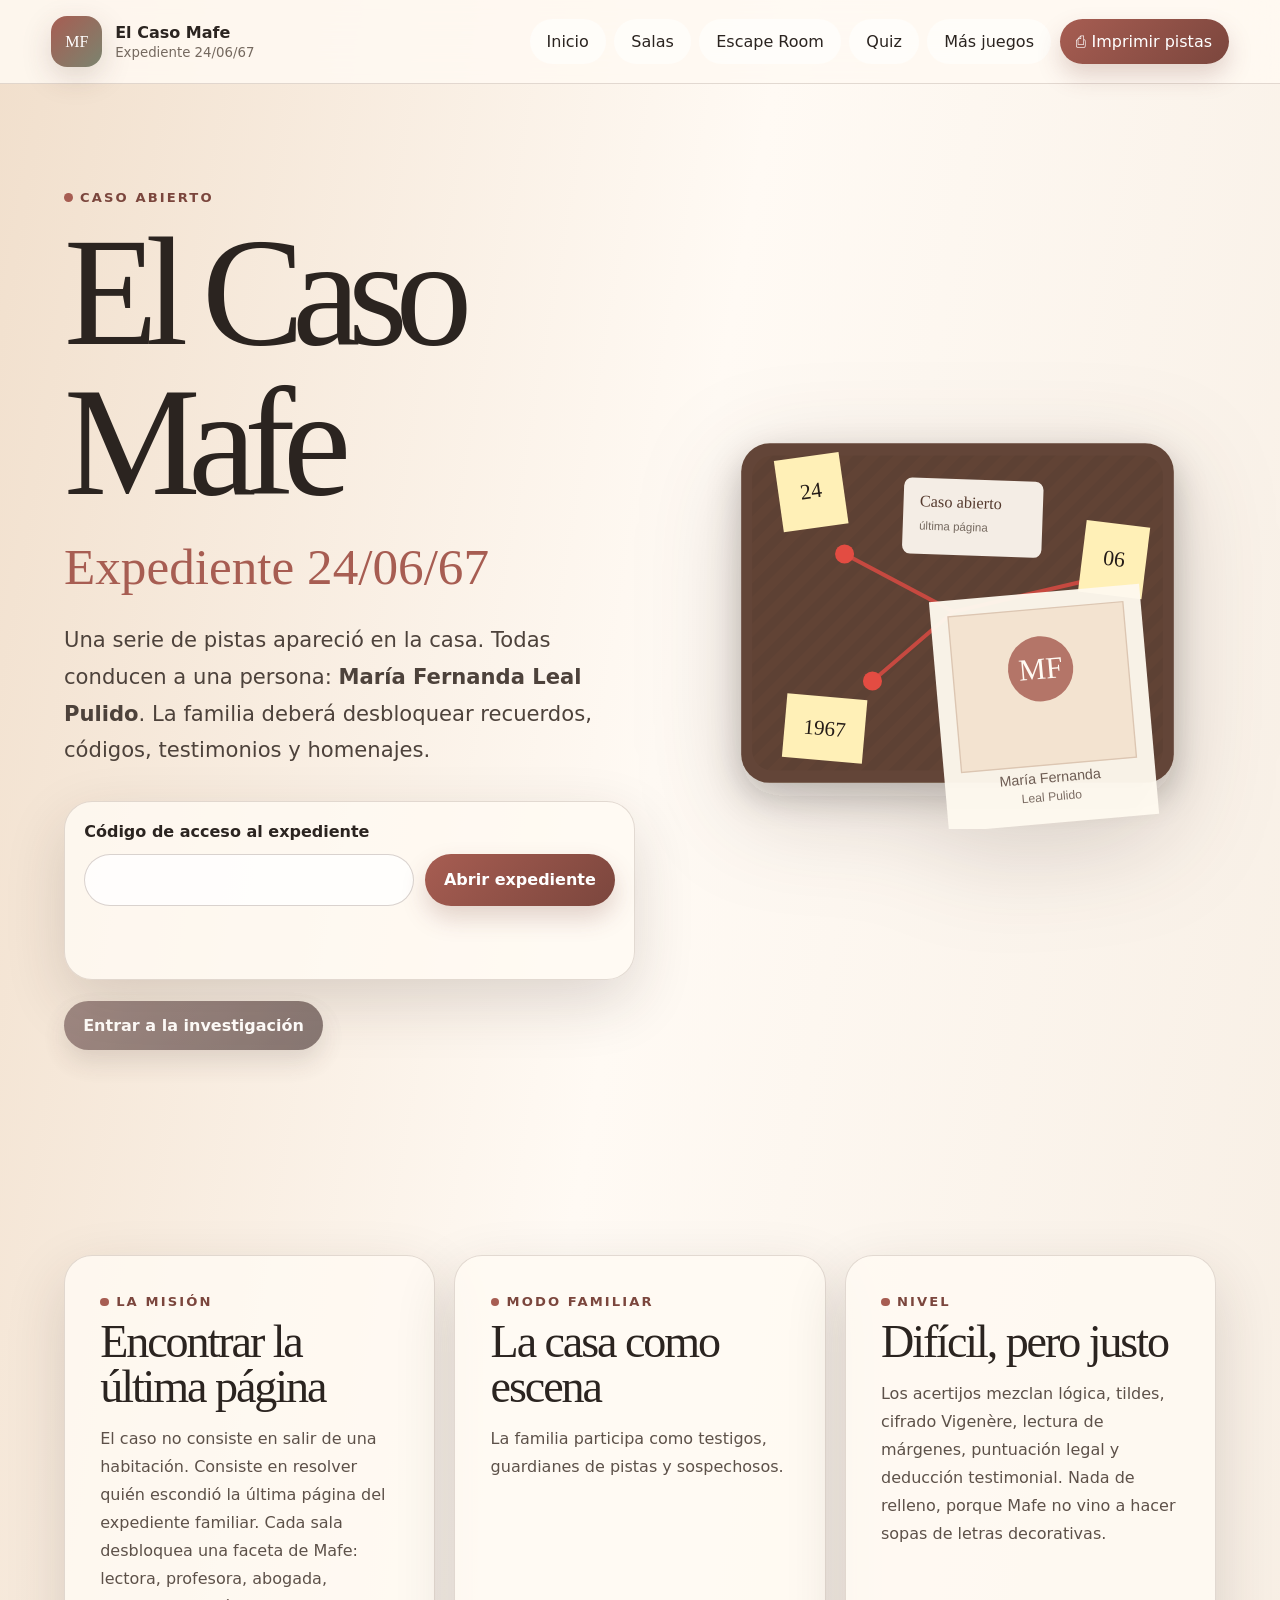
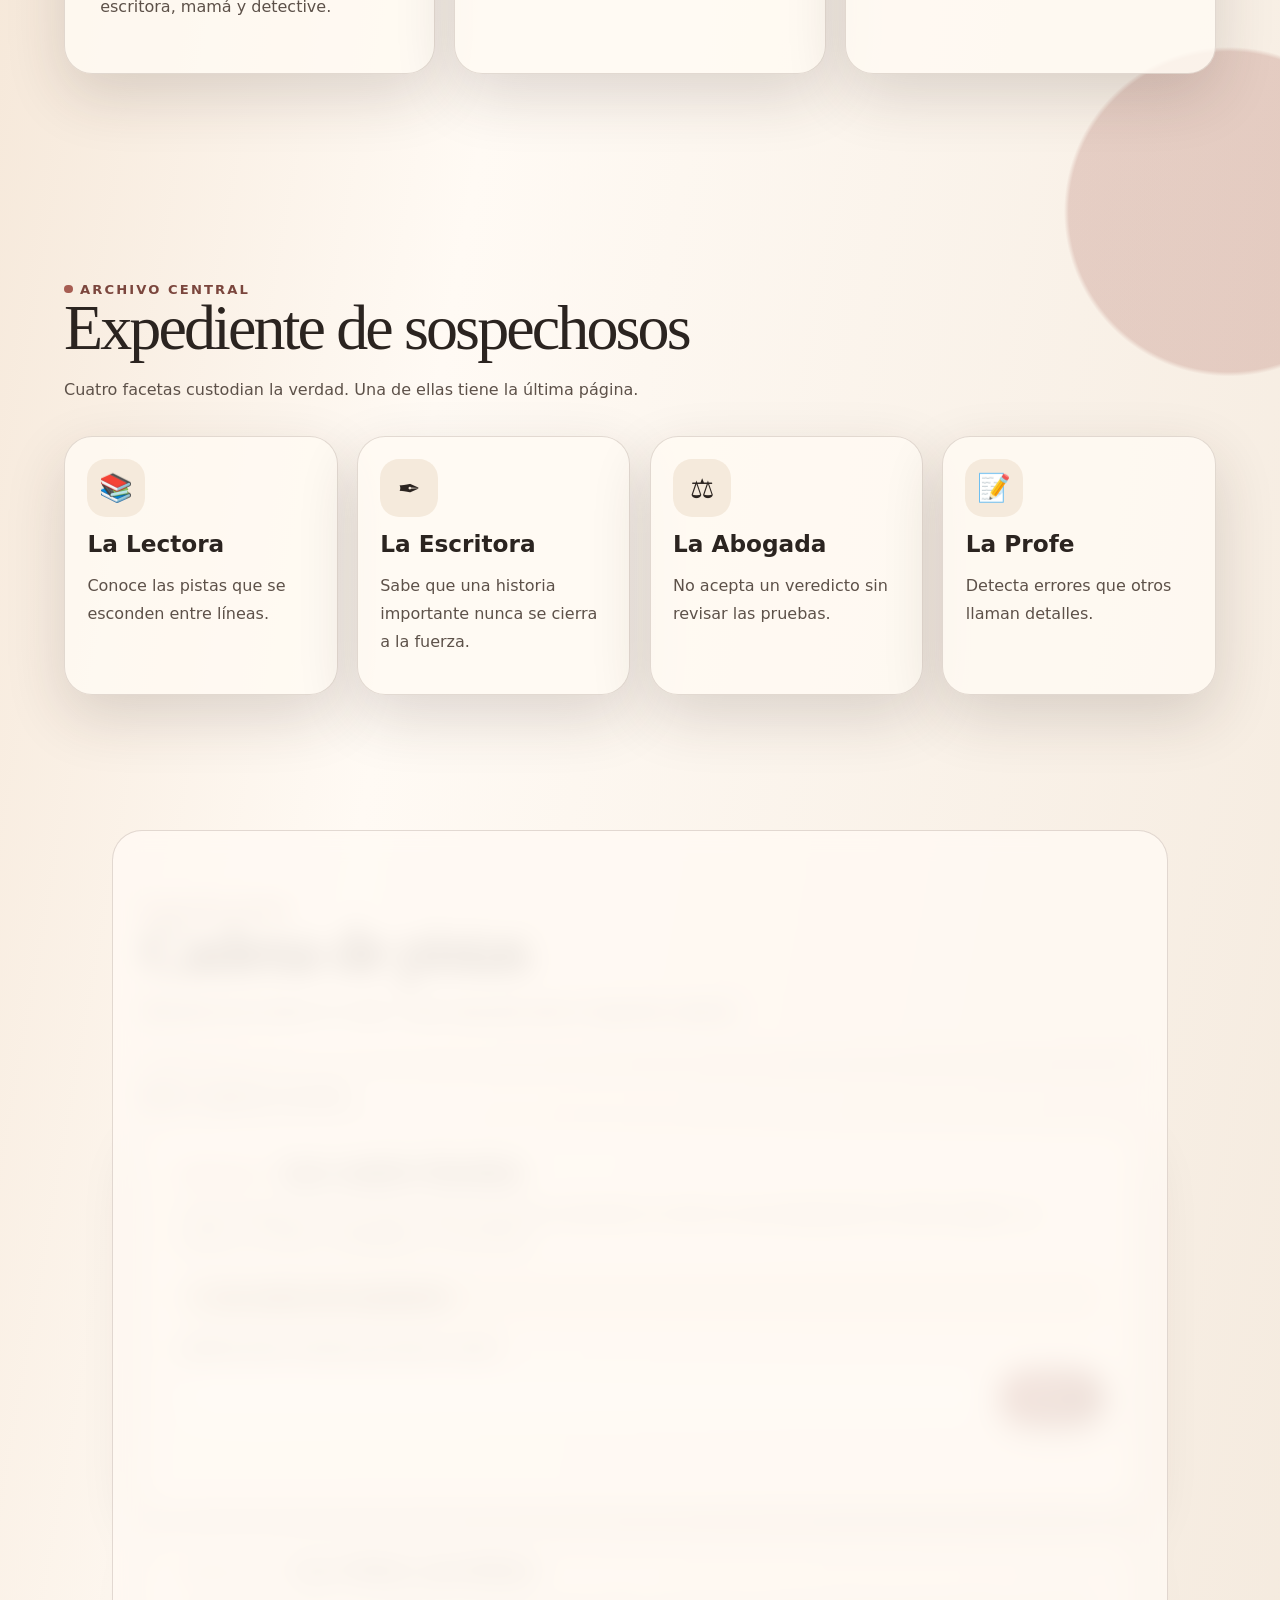
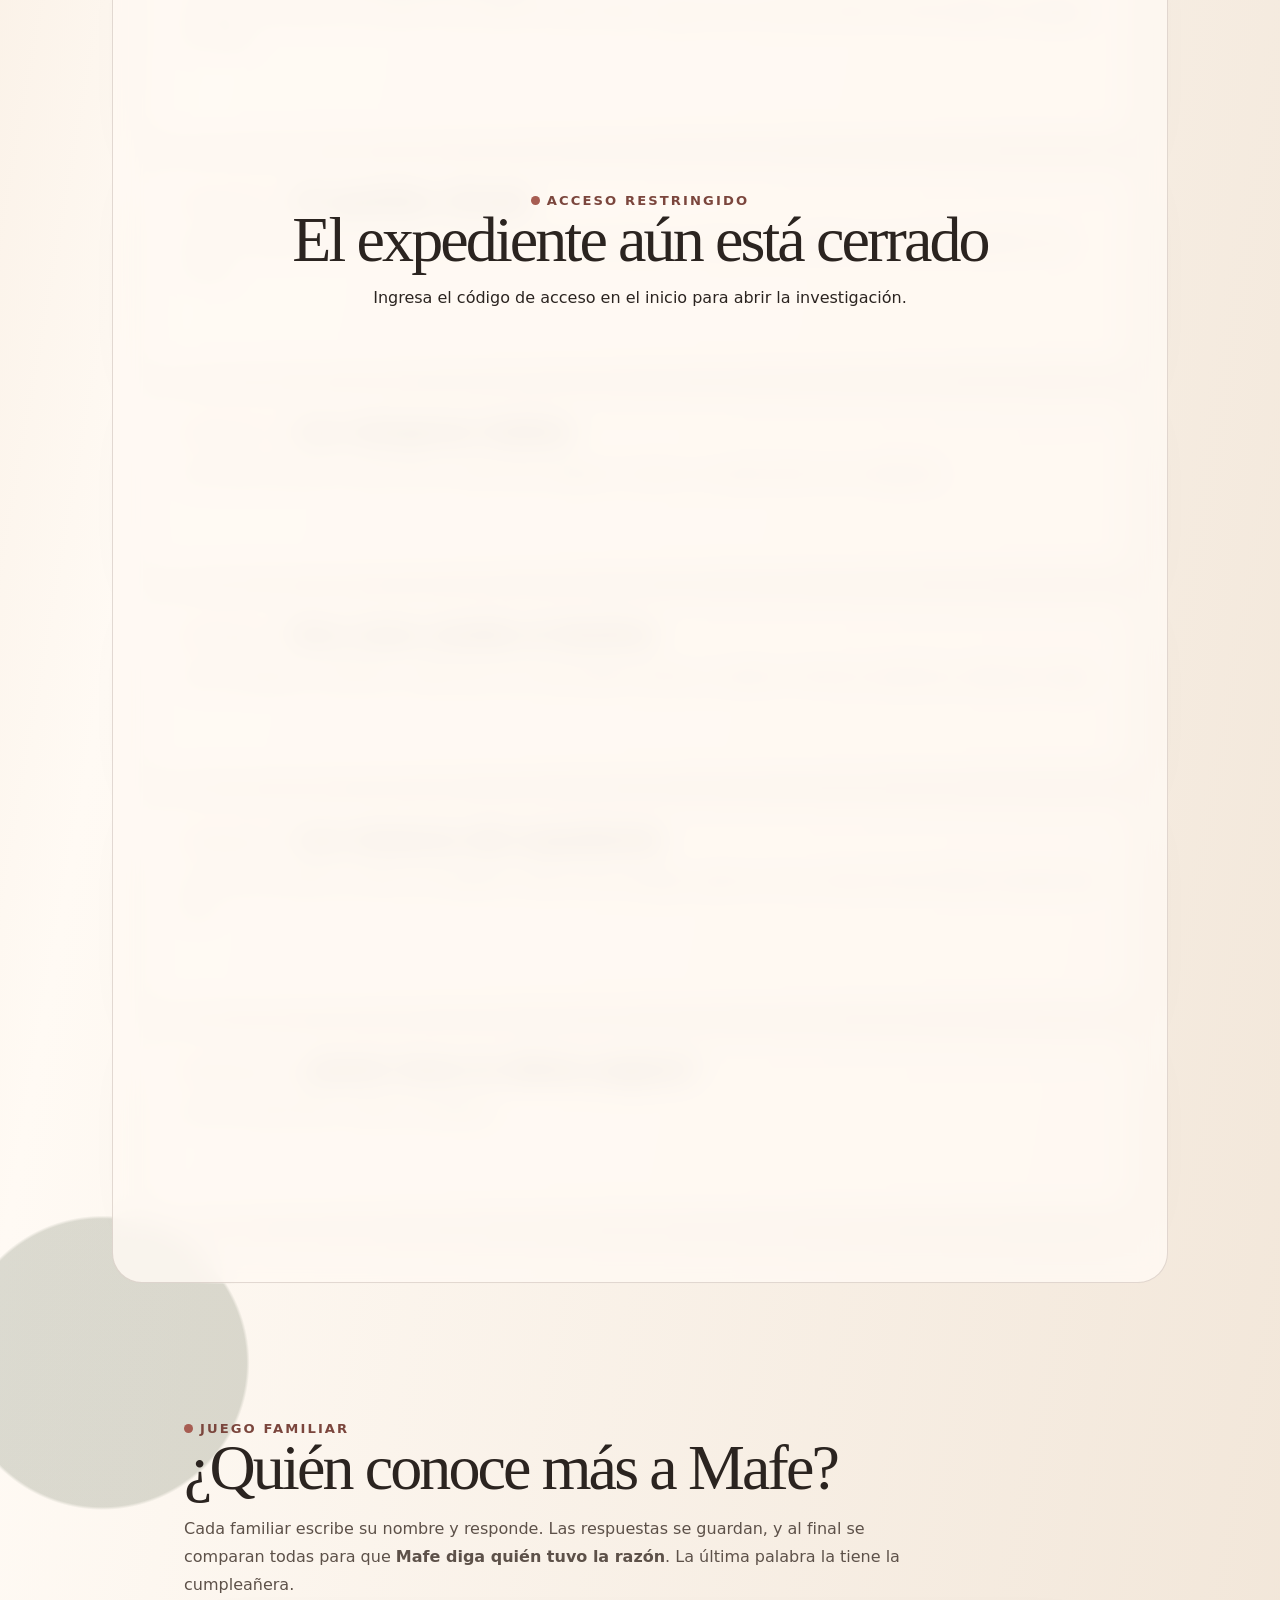
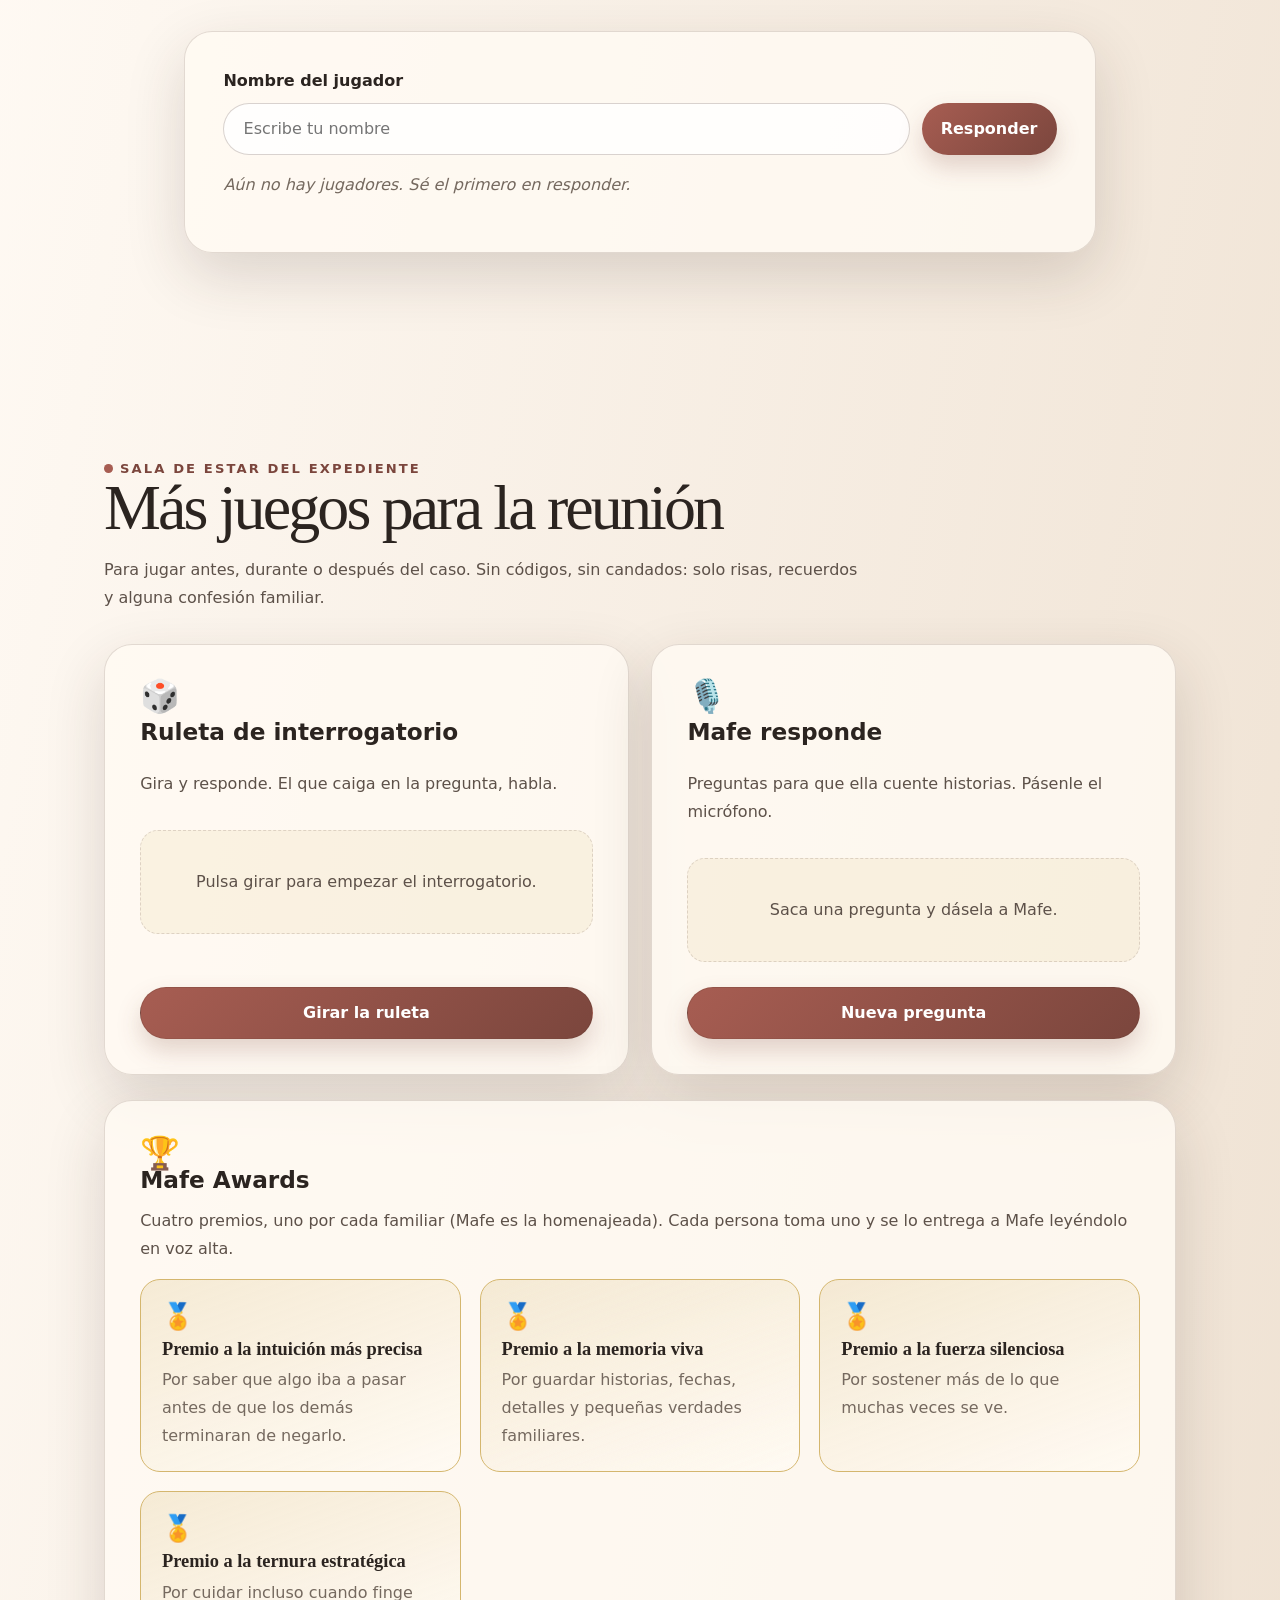
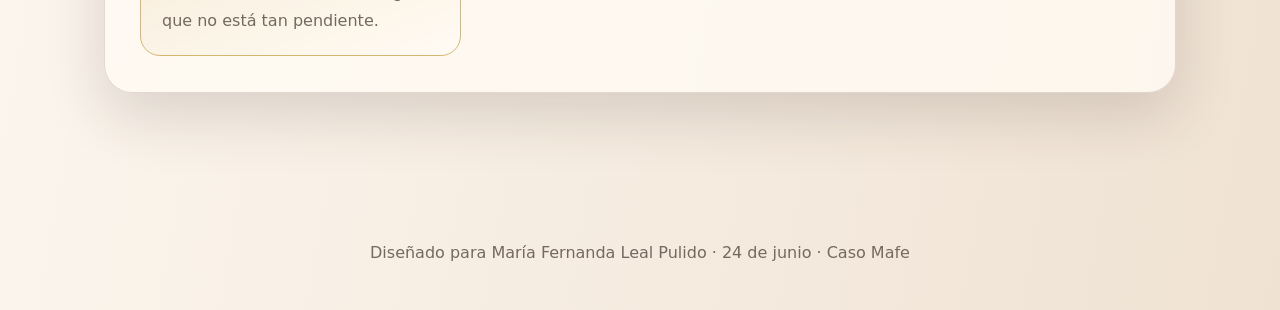
==== commit e0f5e9d3: "Edit paragraph content in index.html Removed specific details from a paragraph in the article sectio" ====
--- a/index.html
+++ b/index.html
@@ -63,7 +63,7 @@
       <article class="panel reveal delay-1">
         <span class="eyebrow">Modo familiar</span>
         <h2>La casa como escena</h2>
-        <p>La familia participa como testigos, guardianes de pistas y sospechosos. Las pistas impresas se esconden en comedor, sobre negro, espejo, cojín morado y nevera.</p>
+        <p>La familia participa como testigos, guardianes de pistas y sospechosos.</p>
       </article>
       <article class="panel reveal delay-2">
         <span class="eyebrow">Nivel</span>
